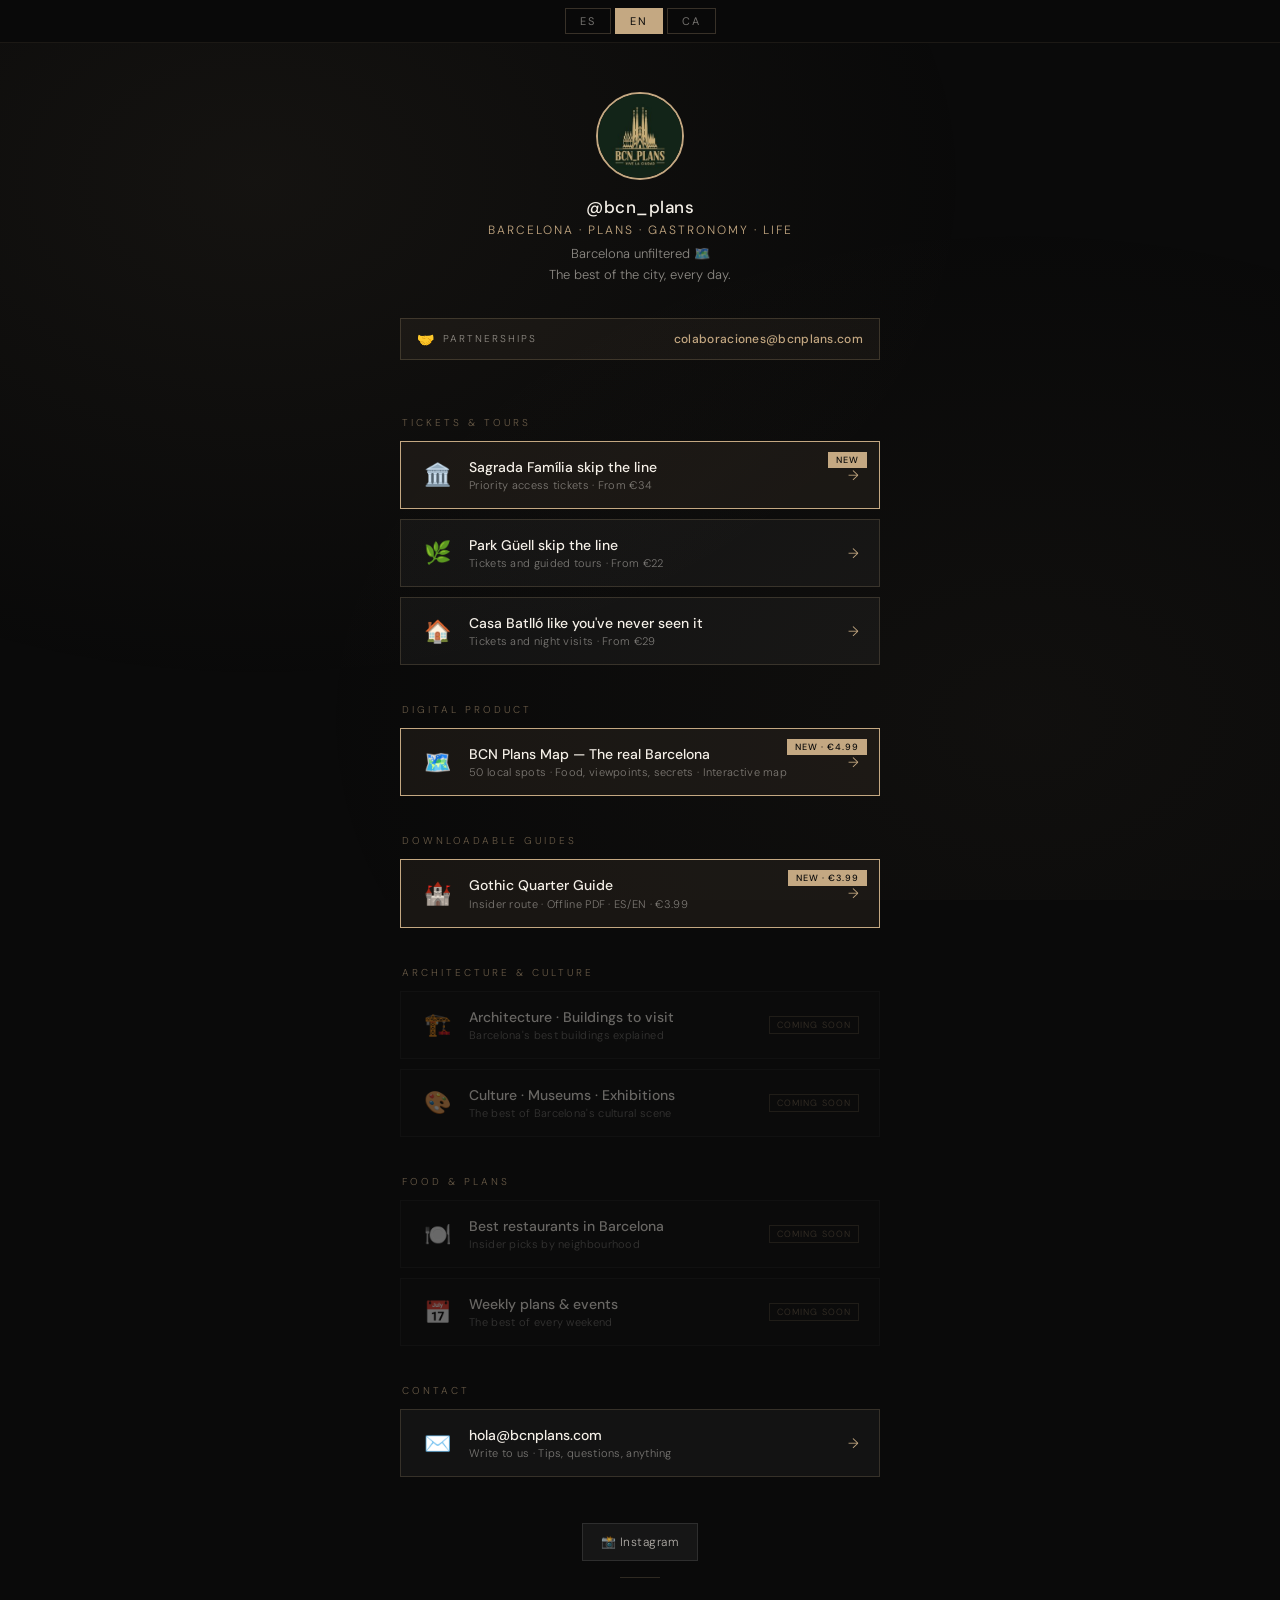
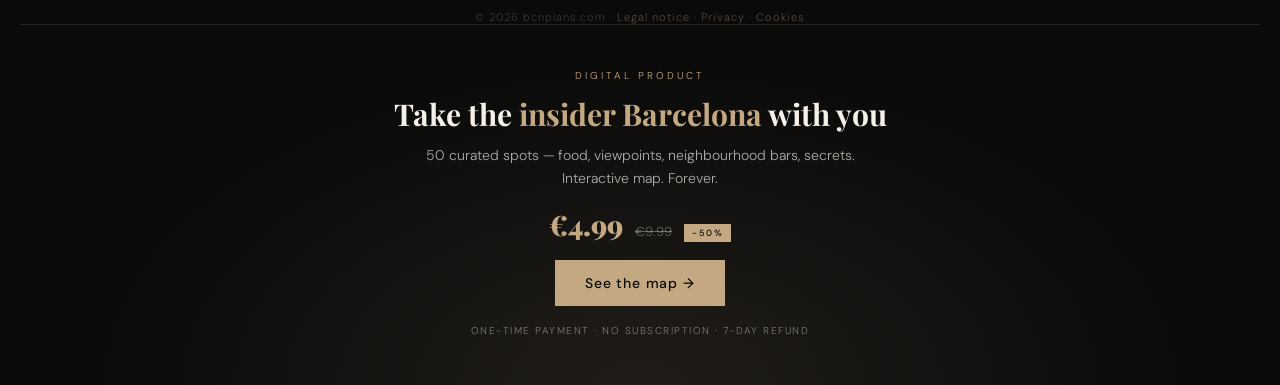
==== index.html @ 7db8cab7 "update: añadir guia gotico" ====
<!DOCTYPE html>
<html lang="es">
<head>
<meta charset="UTF-8">
<link rel="icon" type="image/svg+xml" href="favicon.svg">
<link rel="icon" type="image/x-icon" href="favicon.ico">
<meta name="viewport" content="width=device-width, initial-scale=1.0">
<title>BCN Plans — Barcelona sin filtros</title>
<meta name="description" content="Barcelona sin filtros. Planes, restaurantes, cultura y arquitectura. Todo lo mejor de la ciudad cada día.">
<link rel="preconnect" href="https://fonts.googleapis.com">
<link href="https://fonts.googleapis.com/css2?family=Playfair+Display:wght@400;700;900&family=DM+Sans:wght@300;400;500&display=swap" rel="stylesheet">
<style>
*{margin:0;padding:0;box-sizing:border-box}
html,body{height:100%;min-height:100vh}
body{background:#0a0a0a;color:#f5f0e8;font-family:'DM Sans',sans-serif;font-weight:300;min-height:100vh;display:flex;flex-direction:column;align-items:center;padding:48px 20px 60px;position:relative;overflow-x:hidden}
body::before{content:'';position:fixed;inset:0;background:radial-gradient(ellipse at 20% 20%,rgba(196,168,130,0.06) 0%,transparent 50%),radial-gradient(ellipse at 80% 80%,rgba(196,168,130,0.04) 0%,transparent 50%);pointer-events:none}
.lang-bar{position:fixed;top:0;left:0;right:0;background:rgba(10,10,10,0.95);backdrop-filter:blur(8px);display:flex;justify-content:center;gap:4px;padding:8px 16px;z-index:100;border-bottom:1px solid rgba(196,168,130,0.1)}
.lang-btn{background:transparent;border:1px solid rgba(196,168,130,0.25);color:rgba(245,240,232,0.45);font-family:'DM Sans',sans-serif;font-size:11px;letter-spacing:2px;padding:5px 14px;cursor:pointer;text-transform:uppercase;transition:all 0.2s}
.lang-btn:hover,.lang-btn.active{background:#c4a882;border-color:#c4a882;color:#0a0a0a}
[data-lang]{display:none !important}
[data-lang].visible{display:flex !important;flex-direction:column;align-items:center;width:100%;max-width:480px}
.avatar{width:88px;height:88px;border-radius:50%;border:2px solid #c4a882;overflow:hidden;margin-bottom:16px;margin-top:44px;flex-shrink:0;display:block}.avatar img{width:100%;height:100%;object-fit:cover}
.handle{font-size:17px;font-weight:500;letter-spacing:0.5px;margin-bottom:4px;color:#f5f0e8}
.tagline{font-size:12px;letter-spacing:2px;text-transform:uppercase;color:#c4a882;margin-bottom:6px;text-align:center}
.bio{font-size:13px;color:rgba(245,240,232,0.55);text-align:center;margin-bottom:32px;line-height:1.6;max-width:320px}
.section-label{width:100%;font-size:10px;letter-spacing:3px;text-transform:uppercase;color:rgba(196,168,130,0.5);margin-bottom:12px;margin-top:28px;padding-left:2px}
.link-card{width:100%;display:flex;align-items:center;gap:16px;background:rgba(255,255,255,0.04);border:1px solid rgba(196,168,130,0.2);padding:16px 20px;text-decoration:none;color:#f5f0e8;margin-bottom:10px;transition:all 0.2s;position:relative;overflow:hidden}
.link-card::before{content:'';position:absolute;inset:0;background:linear-gradient(90deg,rgba(196,168,130,0.06) 0%,transparent 100%);opacity:0;transition:opacity 0.2s}
.link-card:hover{border-color:rgba(196,168,130,0.5);background:rgba(255,255,255,0.07);transform:translateY(-1px)}
.link-card:hover::before{opacity:1}
.link-card.destacado{border-color:#c4a882;background:rgba(196,168,130,0.08)}
.link-icon{font-size:22px;flex-shrink:0;width:32px;text-align:center}
.link-content{flex:1}
.link-title{font-size:14px;font-weight:500;margin-bottom:2px;line-height:1.3}
.link-sub{font-size:11px;color:rgba(245,240,232,0.45);letter-spacing:0.3px}
.link-arrow{font-size:14px;color:#c4a882;flex-shrink:0;transition:transform 0.2s}
.link-card:hover .link-arrow{transform:translateX(3px)}
.badge-new{position:absolute;top:10px;right:12px;background:#c4a882;color:#0a0a0a;font-size:9px;font-weight:500;padding:2px 8px;letter-spacing:1px;text-transform:uppercase}
.link-card.soon{opacity:0.4;cursor:default;pointer-events:none;border-color:rgba(255,255,255,0.06);background:rgba(255,255,255,0.02)}
.link-card.soon .link-arrow{display:none}
.badge-soon{font-size:9px;letter-spacing:1px;text-transform:uppercase;color:rgba(196,168,130,0.6);border:1px solid rgba(196,168,130,0.3);padding:2px 7px;flex-shrink:0;white-space:nowrap}
.social-row{display:flex;gap:12px;margin-top:36px;margin-bottom:8px}
.social-btn{display:flex;align-items:center;gap:8px;background:rgba(255,255,255,0.05);border:1px solid rgba(255,255,255,0.1);color:rgba(245,240,232,0.7);text-decoration:none;font-size:12px;letter-spacing:0.5px;padding:10px 18px;transition:all 0.2s}
.social-btn:hover{background:rgba(255,255,255,0.09);color:#f5f0e8;border-color:rgba(196,168,130,0.3)}
.divider{width:40px;height:1px;background:rgba(196,168,130,0.2);margin:8px auto 0}
.footer-text{margin-top:32px;font-size:11px;color:rgba(245,240,232,0.2);letter-spacing:1px;text-align:center}
.footer-text a{color:rgba(196,168,130,0.4);text-decoration:none}

.collab-strip{width:100%;display:flex;align-items:center;justify-content:space-between;gap:10px;background:rgba(196,168,130,0.06);border:1px solid rgba(196,168,130,0.22);padding:11px 16px;text-decoration:none;color:#f5f0e8;margin:0 0 28px;transition:all 0.2s}
.collab-strip:hover{background:rgba(196,168,130,0.12);border-color:rgba(196,168,130,0.5);transform:translateY(-1px)}
.collab-strip .cs-left{display:flex;align-items:center;gap:9px;min-width:0}
.collab-strip .cs-icon{font-size:14px;flex-shrink:0}
.collab-strip .cs-label{font-size:10px;letter-spacing:2px;text-transform:uppercase;color:rgba(245,240,232,0.55);white-space:nowrap}
.collab-strip .cs-email{font-size:12px;letter-spacing:0.3px;color:#c4a882;font-weight:500;overflow:hidden;text-overflow:ellipsis;white-space:nowrap;min-width:0}
@media (max-width:380px){
  .collab-strip{flex-direction:column;align-items:flex-start;gap:4px}
  .collab-strip .cs-email{font-size:11px}
}
@keyframes fadeUp{from{opacity:0;transform:translateY(12px)}to{opacity:1;transform:translateY(0)}}
.avatar{animation:fadeUp 0.4s ease both}
.handle{animation:fadeUp 0.4s 0.05s ease both}
.tagline{animation:fadeUp 0.4s 0.1s ease both}
.bio{animation:fadeUp 0.4s 0.15s ease both}
</style>
</head>
<body>

<div class="lang-bar">
  <button class="lang-btn active" onclick="setLang('es')">ES</button>
  <button class="lang-btn" onclick="setLang('en')">EN</button>
  <button class="lang-btn" onclick="setLang('ca')">CA</button>
</div>

<!-- ══ CASTELLANO ══ -->
<div data-lang="es" class="visible">
  <a href="index.html" class="avatar"><img src="[data-uri]" alt="BCN Plans"></a>
  <p class="handle">@bcn_plans</p>
  <p class="tagline">Barcelona · Plans · Gastronomia · Vida</p>
  <p class="bio">Barcelona sin filtros 🗺️<br>Todo lo mejor de la ciudad, cada día.</p>
  <a href="mailto:colaboraciones@bcnplans.com" class="collab-strip">
    <span class="cs-left"><span class="cs-icon">🤝</span><span class="cs-label">Colaboraciones</span></span>
    <span class="cs-email">colaboraciones@bcnplans.com</span>
  </a>

  <p class="section-label">Entradas & Tours</p>
  <a href="sagrada-familia/index.html" class="link-card destacado">
    <span class="badge-new">Nuevo</span>
    <span class="link-icon">🏛️</span>
    <div class="link-content">
      <p class="link-title">Sagrada Família sin colas</p>
      <p class="link-sub">Entradas con acceso prioritario · Desde 34€</p>
    </div>
    <span class="link-arrow">→</span>
  </a>
  <a href="park-guell/index.html" class="link-card">
    <span class="link-icon">🌿</span>
    <div class="link-content">
      <p class="link-title">Park Güell sin colas</p>
      <p class="link-sub">Entradas y tours guiados · Desde 22€</p>
    </div>
    <span class="link-arrow">→</span>
  </a>
  <a href="casa-batllo/index.html" class="link-card">
    <span class="link-icon">🏠</span>
    <div class="link-content">
      <p class="link-title">Casa Batlló como nunca la has visto</p>
      <p class="link-sub">Entradas y visitas nocturnas · Desde 29€</p>
    </div>
    <span class="link-arrow">→</span>
  </a>

  <p class="section-label">Producto Digital</p>
  <a href="https://bcnplanner.gumroad.com/l/bcn-plans-map" target="_blank" rel="noopener" class="link-card destacado">
    <span class="badge-new">Nuevo · 4,99€</span>
    <span class="link-icon">🗺️</span>
    <div class="link-content">
      <p class="link-title">BCN Plans Map — La Barcelona real</p>
      <p class="link-sub">50 spots locales · Gastro, miradores, secretos · Mapa interactivo</p>
    </div>
    <span class="link-arrow">→</span>
  </a>

  <p class="section-label">Guías Descargables</p>
  <a href="https://bcnplanner.gumroad.com/l/guia-barrio-gotico" target="_blank" rel="noopener" class="link-card destacado">
    <span class="badge-new">Nuevo · 3,99€</span>
    <span class="link-icon">🏰</span>
    <div class="link-content">
      <p class="link-title">Guía del Barrio Gótico</p>
      <p class="link-sub">Ruta insider · PDF offline · ES/EN · 3,99€</p>
    </div>
    <span class="link-arrow">→</span>
  </a>

  <p class="section-label">Arquitectura & Cultura</p>
  <div class="link-card soon">
    <span class="link-icon">🏗️</span>
    <div class="link-content">
      <p class="link-title">Arquitectura · Edificios que visitar</p>
      <p class="link-sub">Los mejores edificios de Barcelona explicados</p>
    </div>
    <span class="badge-soon">Próximamente</span>
  </div>
  <div class="link-card soon">
    <span class="link-icon">🎨</span>
    <div class="link-content">
      <p class="link-title">Cultura · Museos · Exposiciones</p>
      <p class="link-sub">Lo mejor de la cultura barcelonesa</p>
    </div>
    <span class="badge-soon">Próximamente</span>
  </div>

  <p class="section-label">Gastronomía & Planes</p>
  <div class="link-card soon">
    <span class="link-icon">🍽️</span>
    <div class="link-content">
      <p class="link-title">Mejores restaurantes de Barcelona</p>
      <p class="link-sub">Selección insider por barrios</p>
    </div>
    <span class="badge-soon">Próximamente</span>
  </div>
  <div class="link-card soon">
    <span class="link-icon">📅</span>
    <div class="link-content">
      <p class="link-title">Agenda semanal de planes</p>
      <p class="link-sub">Lo mejor de cada fin de semana</p>
    </div>
    <span class="badge-soon">Próximamente</span>
  </div>

  <p class="section-label">Contacto</p>
  <a href="mailto:hola@bcnplans.com" class="link-card">
    <span class="link-icon">✉️</span>
    <div class="link-content">
      <p class="link-title">hola@bcnplans.com</p>
      <p class="link-sub">Escríbenos · Sugerencias, dudas, lo que sea</p>
    </div>
    <span class="link-arrow">→</span>
  </a>

  <div class="social-row">
    <a href="https://instagram.com/bcn_plans" target="_blank" class="social-btn">📸 Instagram</a>
  </div>
  <div class="divider"></div>
  <p class="footer-text">© 2026 bcnplans.com · <a href="#">Aviso legal</a> · <a href="#">Privacidad</a> · <a href="#">Cookies</a></p>
</div>

<!-- ══ ENGLISH ══ -->
<div data-lang="en">
  <a href="index.html" class="avatar"><img src="[data-uri]" alt="BCN Plans"></a>
  <p class="handle">@bcn_plans</p>
  <p class="tagline">Barcelona · Plans · Gastronomy · Life</p>
  <p class="bio">Barcelona unfiltered 🗺️<br>The best of the city, every day.</p>
  <a href="mailto:colaboraciones@bcnplans.com" class="collab-strip">
    <span class="cs-left"><span class="cs-icon">🤝</span><span class="cs-label">Partnerships</span></span>
    <span class="cs-email">colaboraciones@bcnplans.com</span>
  </a>

  <p class="section-label">Tickets & Tours</p>
  <a href="sagrada-familia/index.html" class="link-card destacado">
    <span class="badge-new">New</span>
    <span class="link-icon">🏛️</span>
    <div class="link-content">
      <p class="link-title">Sagrada Família skip the line</p>
      <p class="link-sub">Priority access tickets · From €34</p>
    </div>
    <span class="link-arrow">→</span>
  </a>
  <a href="park-guell/index.html" class="link-card">
    <span class="link-icon">🌿</span>
    <div class="link-content">
      <p class="link-title">Park Güell skip the line</p>
      <p class="link-sub">Tickets and guided tours · From €22</p>
    </div>
    <span class="link-arrow">→</span>
  </a>
  <a href="casa-batllo/index.html" class="link-card">
    <span class="link-icon">🏠</span>
    <div class="link-content">
      <p class="link-title">Casa Batlló like you've never seen it</p>
      <p class="link-sub">Tickets and night visits · From €29</p>
    </div>
    <span class="link-arrow">→</span>
  </a>

  <p class="section-label">Digital Product</p>
  <a href="https://bcnplanner.gumroad.com/l/bcn-plans-map" target="_blank" rel="noopener" class="link-card destacado">
    <span class="badge-new">New · €4.99</span>
    <span class="link-icon">🗺️</span>
    <div class="link-content">
      <p class="link-title">BCN Plans Map — The real Barcelona</p>
      <p class="link-sub">50 local spots · Food, viewpoints, secrets · Interactive map</p>
    </div>
    <span class="link-arrow">→</span>
  </a>

  <p class="section-label">Downloadable Guides</p>
  <a href="https://bcnplanner.gumroad.com/l/guia-barrio-gotico" target="_blank" rel="noopener" class="link-card destacado">
    <span class="badge-new">New · €3.99</span>
    <span class="link-icon">🏰</span>
    <div class="link-content">
      <p class="link-title">Gothic Quarter Guide</p>
      <p class="link-sub">Insider route · Offline PDF · ES/EN · €3.99</p>
    </div>
    <span class="link-arrow">→</span>
  </a>

  <p class="section-label">Architecture & Culture</p>
  <div class="link-card soon">
    <span class="link-icon">🏗️</span>
    <div class="link-content">
      <p class="link-title">Architecture · Buildings to visit</p>
      <p class="link-sub">Barcelona's best buildings explained</p>
    </div>
    <span class="badge-soon">Coming soon</span>
  </div>
  <div class="link-card soon">
    <span class="link-icon">🎨</span>
    <div class="link-content">
      <p class="link-title">Culture · Museums · Exhibitions</p>
      <p class="link-sub">The best of Barcelona's cultural scene</p>
    </div>
    <span class="badge-soon">Coming soon</span>
  </div>

  <p class="section-label">Food & Plans</p>
  <div class="link-card soon">
    <span class="link-icon">🍽️</span>
    <div class="link-content">
      <p class="link-title">Best restaurants in Barcelona</p>
      <p class="link-sub">Insider picks by neighbourhood</p>
    </div>
    <span class="badge-soon">Coming soon</span>
  </div>
  <div class="link-card soon">
    <span class="link-icon">📅</span>
    <div class="link-content">
      <p class="link-title">Weekly plans & events</p>
      <p class="link-sub">The best of every weekend</p>
    </div>
    <span class="badge-soon">Coming soon</span>
  </div>

  <p class="section-label">Contact</p>
  <a href="mailto:hola@bcnplans.com" class="link-card">
    <span class="link-icon">✉️</span>
    <div class="link-content">
      <p class="link-title">hola@bcnplans.com</p>
      <p class="link-sub">Write to us · Tips, questions, anything</p>
    </div>
    <span class="link-arrow">→</span>
  </a>

  <div class="social-row">
    <a href="https://instagram.com/bcn_plans" target="_blank" class="social-btn">📸 Instagram</a>
  </div>
  <div class="divider"></div>
  <p class="footer-text">© 2026 bcnplans.com · <a href="#">Legal notice</a> · <a href="#">Privacy</a> · <a href="#">Cookies</a></p>
</div>

<!-- ══ CATALÀ ══ -->
<div data-lang="ca">
  <a href="index.html" class="avatar"><img src="[data-uri]" alt="BCN Plans"></a>
  <p class="handle">@bcn_plans</p>
  <p class="tagline">Barcelona · Plans · Gastronomia · Vida</p>
  <p class="bio">Barcelona sense filtres 🗺️<br>Tot el millor de la ciutat, cada dia.</p>
  <a href="mailto:colaboraciones@bcnplans.com" class="collab-strip">
    <span class="cs-left"><span class="cs-icon">🤝</span><span class="cs-label">Col·laboracions</span></span>
    <span class="cs-email">colaboraciones@bcnplans.com</span>
  </a>

  <p class="section-label">Entrades & Tours</p>
  <a href="sagrada-familia/index.html" class="link-card destacado">
    <span class="badge-new">Nou</span>
    <span class="link-icon">🏛️</span>
    <div class="link-content">
      <p class="link-title">Sagrada Família sense cues</p>
      <p class="link-sub">Entrades amb accés prioritari · Des de 34€</p>
    </div>
    <span class="link-arrow">→</span>
  </a>
  <a href="park-guell/index.html" class="link-card">
    <span class="link-icon">🌿</span>
    <div class="link-content">
      <p class="link-title">Park Güell sense cues</p>
      <p class="link-sub">Entrades i tours guiats · Des de 22€</p>
    </div>
    <span class="link-arrow">→</span>
  </a>
  <a href="casa-batllo/index.html" class="link-card">
    <span class="link-icon">🏠</span>
    <div class="link-content">
      <p class="link-title">Casa Batlló com mai no l'has vista</p>
      <p class="link-sub">Entrades i visites nocturnes · Des de 29€</p>
    </div>
    <span class="link-arrow">→</span>
  </a>

  <p class="section-label">Producte Digital</p>
  <a href="https://bcnplanner.gumroad.com/l/bcn-plans-map" target="_blank" rel="noopener" class="link-card destacado">
    <span class="badge-new">Nou · 4,99€</span>
    <span class="link-icon">🗺️</span>
    <div class="link-content">
      <p class="link-title">BCN Plans Map — La Barcelona real</p>
      <p class="link-sub">50 spots locals · Gastro, miradors, secrets · Mapa interactiu</p>
    </div>
    <span class="link-arrow">→</span>
  </a>

  <p class="section-label">Guies Descarregables</p>
  <a href="https://bcnplanner.gumroad.com/l/guia-barrio-gotico" target="_blank" rel="noopener" class="link-card destacado">
    <span class="badge-new">Nou · 3,99€</span>
    <span class="link-icon">🏰</span>
    <div class="link-content">
      <p class="link-title">Guia del Barri Gòtic</p>
      <p class="link-sub">Ruta insider · PDF offline · ES/EN · 3,99€</p>
    </div>
    <span class="link-arrow">→</span>
  </a>

  <p class="section-label">Arquitectura & Cultura</p>
  <div class="link-card soon">
    <span class="link-icon">🏗️</span>
    <div class="link-content">
      <p class="link-title">Arquitectura · Edificis a visitar</p>
      <p class="link-sub">Els millors edificis de Barcelona explicats</p>
    </div>
    <span class="badge-soon">Pròximament</span>
  </div>
  <div class="link-card soon">
    <span class="link-icon">🎨</span>
    <div class="link-content">
      <p class="link-title">Cultura · Museus · Exposicions</p>
      <p class="link-sub">El millor de la cultura barcelonina</p>
    </div>
    <span class="badge-soon">Pròximament</span>
  </div>

  <p class="section-label">Gastronomia & Plans</p>
  <div class="link-card soon">
    <span class="link-icon">🍽️</span>
    <div class="link-content">
      <p class="link-title">Millors restaurants de Barcelona</p>
      <p class="link-sub">Selecció insider per barris</p>
    </div>
    <span class="badge-soon">Pròximament</span>
  </div>
  <div class="link-card soon">
    <span class="link-icon">📅</span>
    <div class="link-content">
      <p class="link-title">Agenda setmanal de plans</p>
      <p class="link-sub">El millor de cada cap de setmana</p>
    </div>
    <span class="badge-soon">Pròximament</span>
  </div>

  <p class="section-label">Contacte</p>
  <a href="mailto:hola@bcnplans.com" class="link-card">
    <span class="link-icon">✉️</span>
    <div class="link-content">
      <p class="link-title">hola@bcnplans.com</p>
      <p class="link-sub">Escriu-nos · Suggeriments, dubtes, el que sigui</p>
    </div>
    <span class="link-arrow">→</span>
  </a>

  <div class="social-row">
    <a href="https://instagram.com/bcn_plans" target="_blank" class="social-btn">📸 Instagram</a>
  </div>
  <div class="divider"></div>
  <p class="footer-text">© 2026 bcnplans.com · <a href="#">Avís legal</a> · <a href="#">Privacitat</a> · <a href="#">Cookies</a></p>
</div>

<script>
function _bcnPropagateLang(lang){
  document.querySelectorAll('a[href]').forEach(function(a){
    var h=a.getAttribute('href');
    if(!h) return;
    if(h.startsWith('http')||h.startsWith('mailto:')||h.startsWith('tel:')||h.startsWith('#')||h.startsWith('javascript:')) return;
    var hashIdx=h.indexOf('#');
    var hash=hashIdx>=0?h.slice(hashIdx):'';
    var base=hashIdx>=0?h.slice(0,hashIdx):h;
    var qIdx=base.indexOf('?');
    var path=qIdx>=0?base.slice(0,qIdx):base;
    var query=qIdx>=0?base.slice(qIdx+1):'';
    var parts=query?query.split('&').filter(function(p){return !p.startsWith('lang=');}):[];
    parts.push('lang='+lang);
    a.setAttribute('href',path+'?'+parts.join('&')+hash);
  });
}
function setLang(lang){
  document.querySelectorAll('[data-lang]').forEach(function(el){el.classList.remove('visible');});
  document.querySelectorAll('.lang-btn').forEach(function(btn){btn.classList.remove('active');});
  document.querySelectorAll('[data-lang="'+lang+'"]').forEach(function(t){t.classList.add('visible');});
  var btn=document.querySelector('.lang-btn[onclick="setLang(\''+lang+'\')"]');
  if(btn)btn.classList.add('active');
  document.documentElement.lang=lang;
  if(document.body)document.body.style.visibility='visible';
  window.scrollTo(0,0);
  try{localStorage.setItem('bcnplans_lang',lang);}catch(e){}
  try{
    var u=new URL(window.location.href);
    u.searchParams.set('lang',lang);
    window.history.replaceState({},'',u.toString());
  }catch(e){}
  _bcnPropagateLang(lang);
}
(function(){
  function init(){
    var lang=null;
    try{
      var u=new URL(window.location.href);
      var q=u.searchParams.get('lang');
      if(q&&['es','en','ca'].indexOf(q)>-1)lang=q;
    }catch(e){}
    if(!lang){try{var s=localStorage.getItem('bcnplans_lang');if(s&&['es','en','ca'].indexOf(s)>-1)lang=s;}catch(e){}}
    if(!lang){var bl=(navigator.language||'es').slice(0,2).toLowerCase();lang=bl==='ca'?'ca':(bl==='en'?'en':'es');}
    setLang(lang);
  }
  if(document.readyState==='loading')document.addEventListener('DOMContentLoaded',init);
  else init();
})();
</script>
<script src="_map-cta.js" defer></script>
</body>
</html>
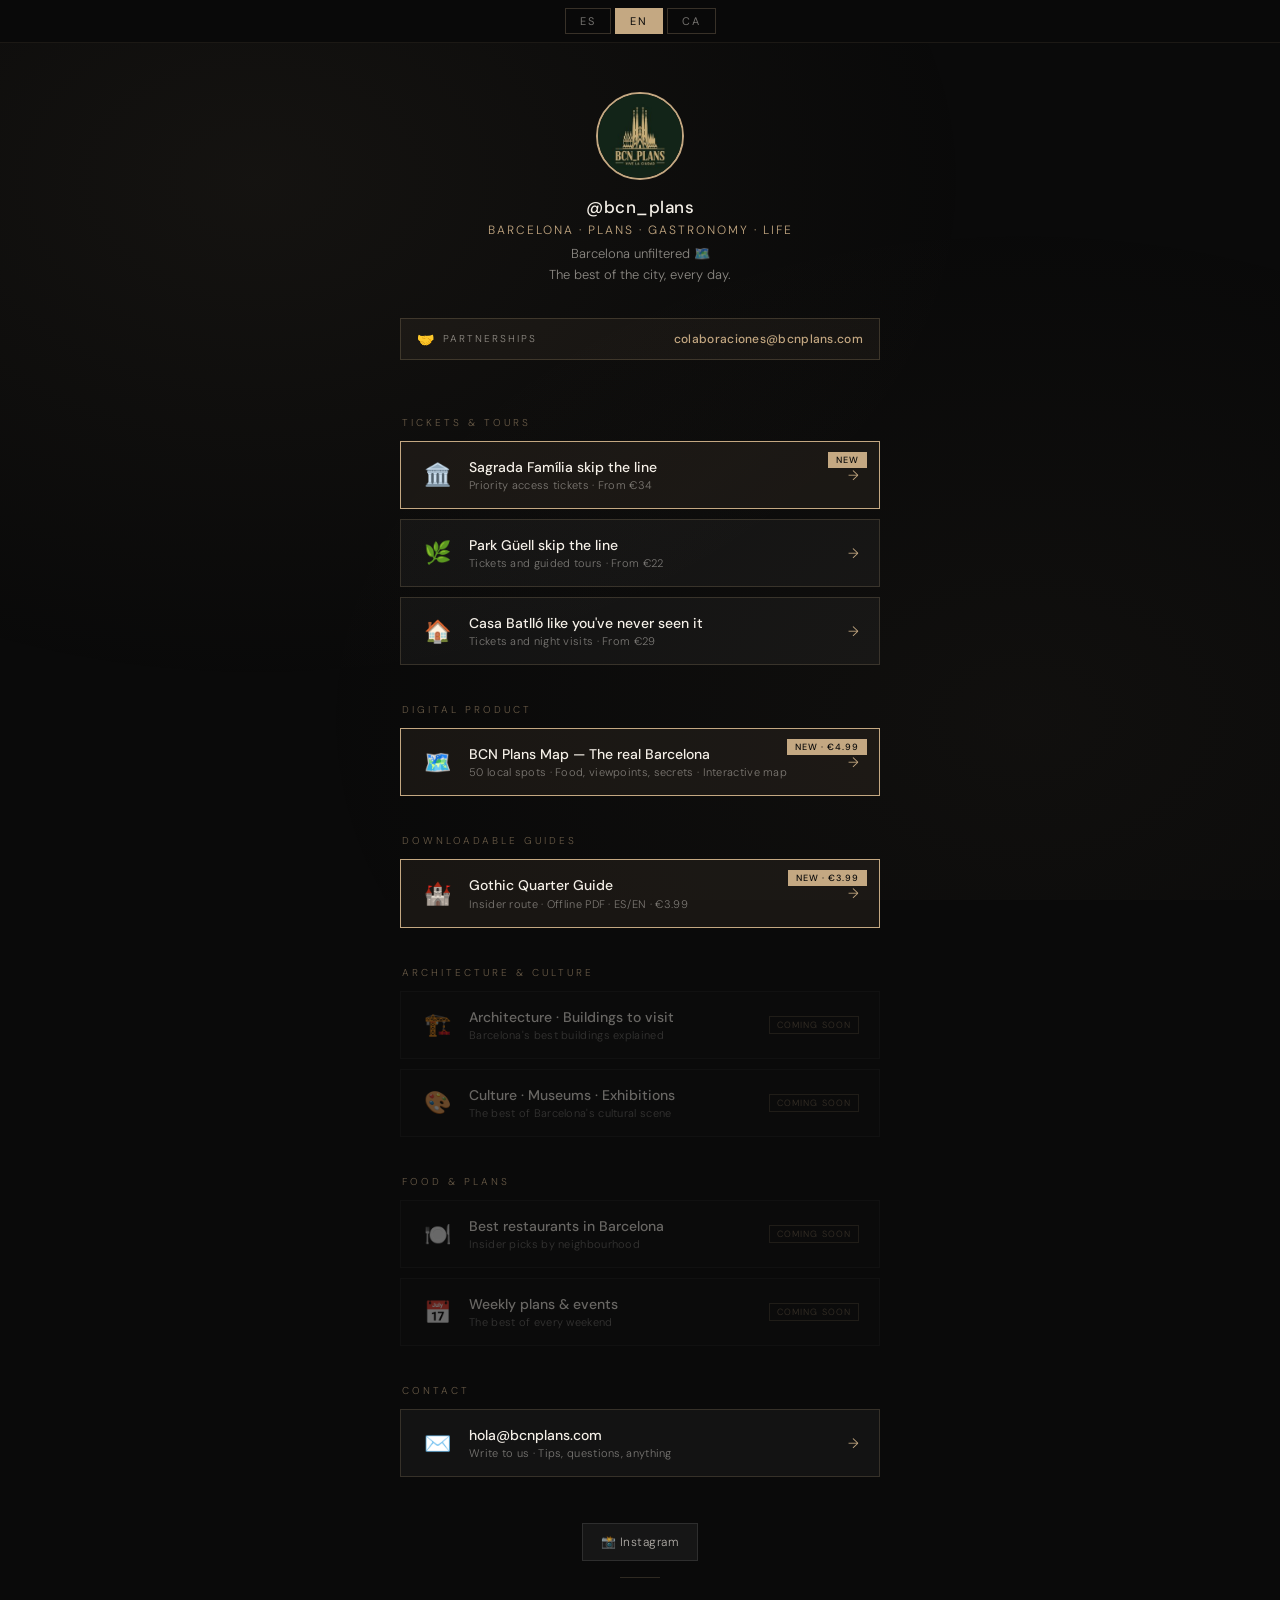
==== commit 67979cd0: "update: añadir guia gotico" ====
--- a/index.html
+++ b/index.html
@@ -460,6 +460,5 @@
   else init();
 })();
 </script>
-<script src="_map-cta.js" defer></script>
 </body>
 </html>
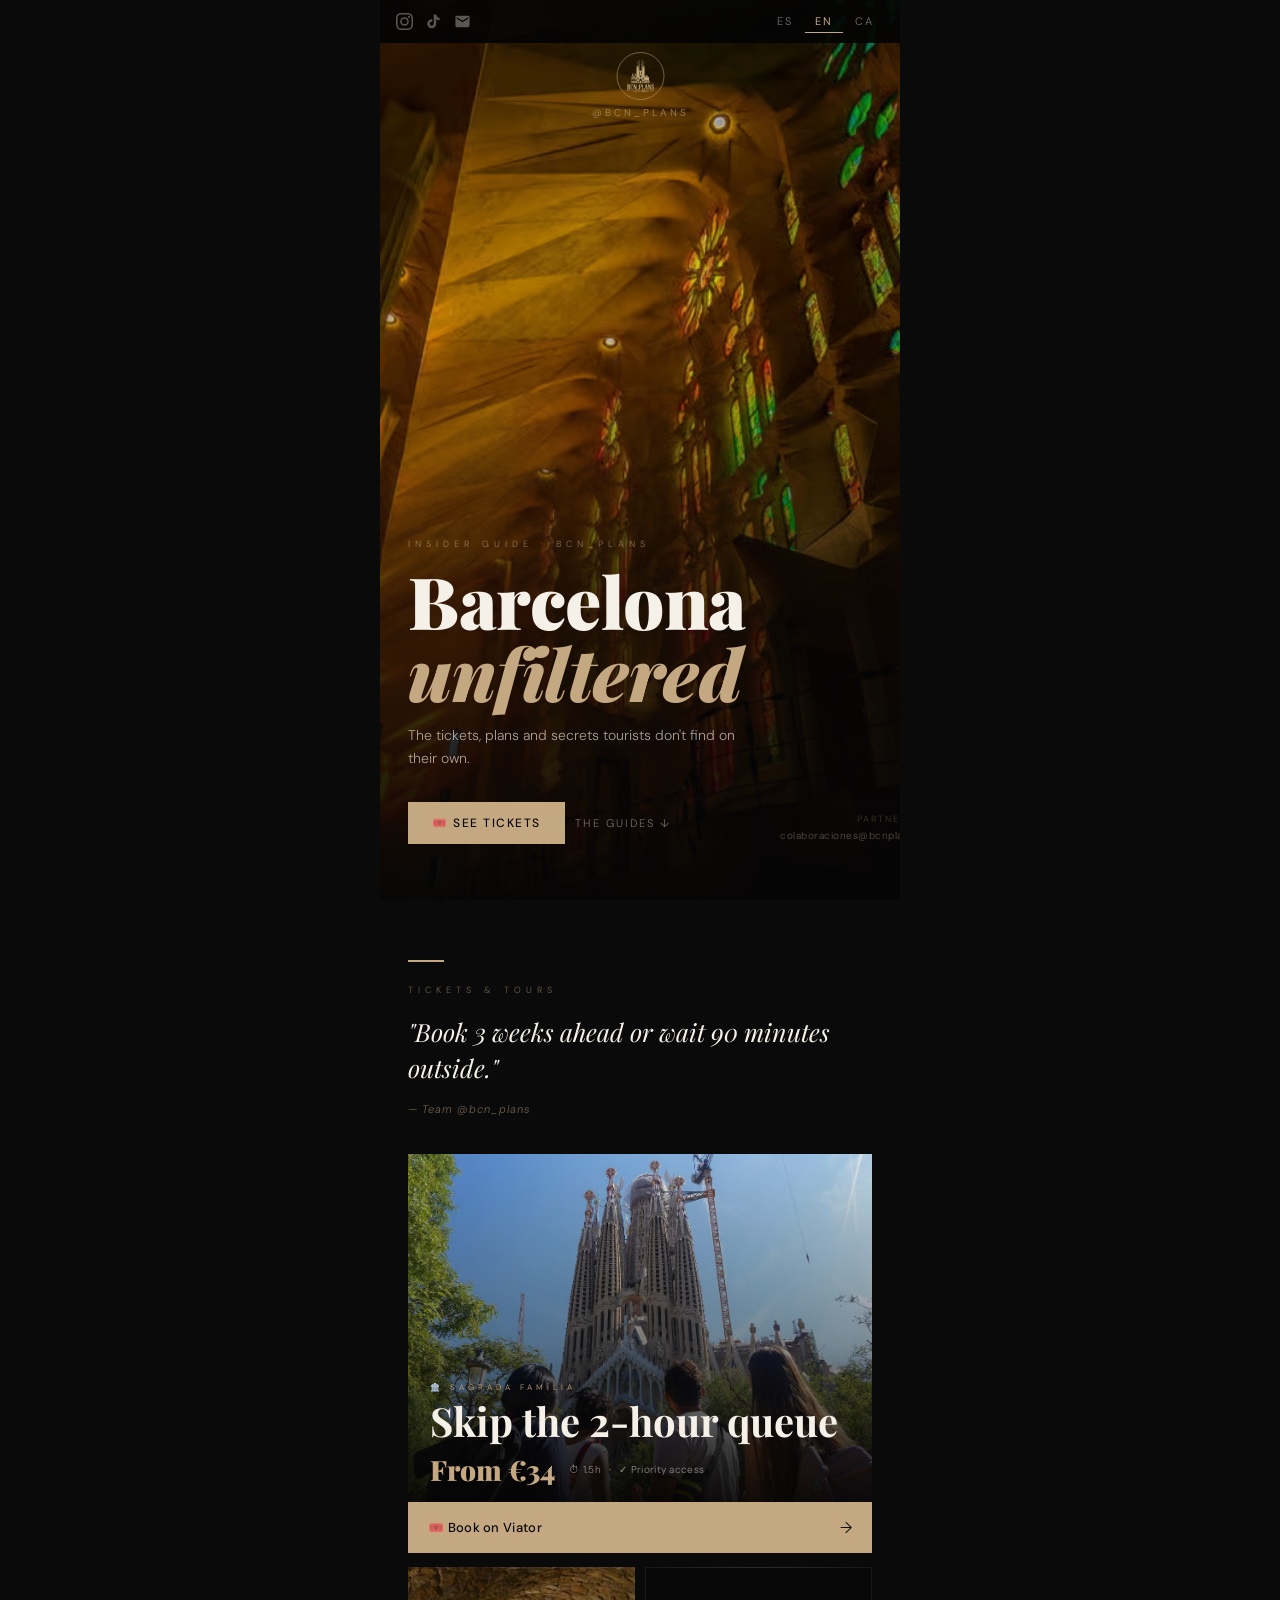
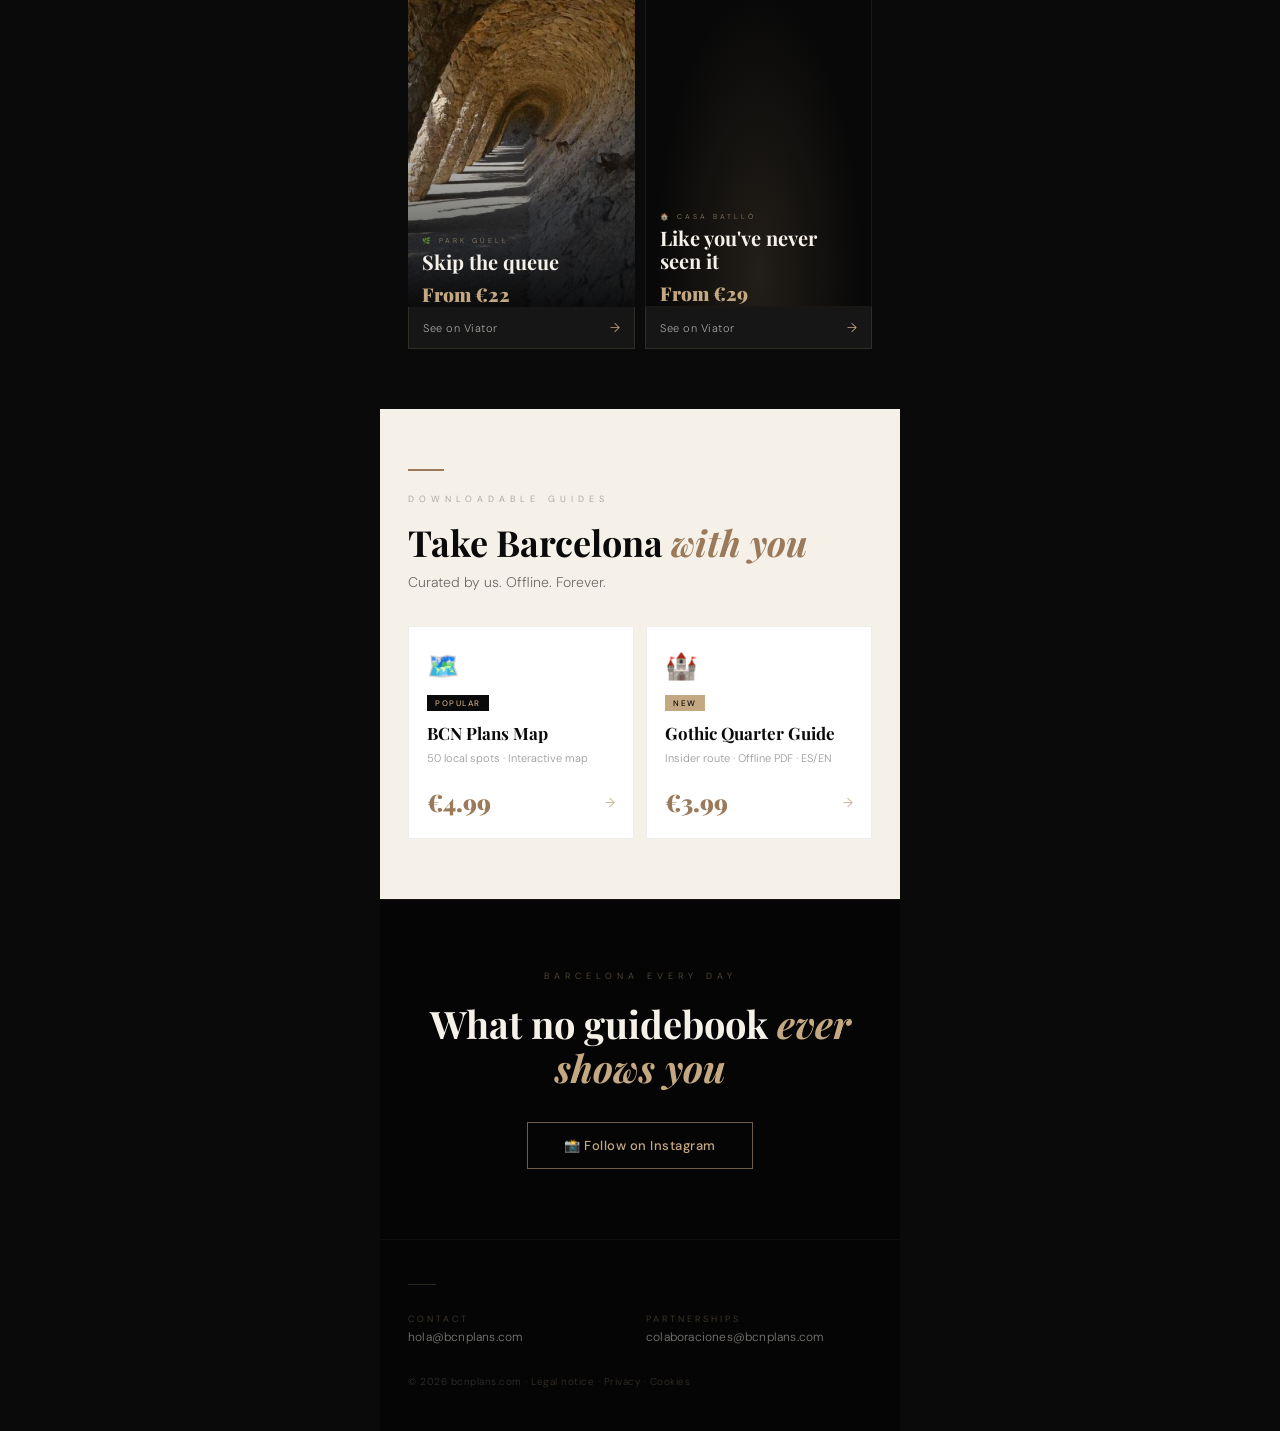
==== commit cef644c6: "descripción del cambio" ====
--- a/index.html
+++ b/index.html
@@ -3,460 +3,546 @@
 <head>
 <meta charset="UTF-8">
 <link rel="icon" type="image/svg+xml" href="favicon.svg">
-<link rel="icon" type="image/x-icon" href="favicon.ico">
 <meta name="viewport" content="width=device-width, initial-scale=1.0">
 <title>BCN Plans — Barcelona sin filtros</title>
-<meta name="description" content="Barcelona sin filtros. Planes, restaurantes, cultura y arquitectura. Todo lo mejor de la ciudad cada día.">
+<meta name="description" content="Barcelona sin filtros. Entradas sin colas, guías insider y los mejores planes de la ciudad.">
 <link rel="preconnect" href="https://fonts.googleapis.com">
-<link href="https://fonts.googleapis.com/css2?family=Playfair+Display:wght@400;700;900&family=DM+Sans:wght@300;400;500&display=swap" rel="stylesheet">
+<link href="https://fonts.googleapis.com/css2?family=Playfair+Display:ital,wght@0,700;0,900;1,400;1,700&family=DM+Sans:wght@300;400;500&display=swap" rel="stylesheet">
 <style>
+/* ── Reset ── */
 *{margin:0;padding:0;box-sizing:border-box}
-html,body{height:100%;min-height:100vh}
-body{background:#0a0a0a;color:#f5f0e8;font-family:'DM Sans',sans-serif;font-weight:300;min-height:100vh;display:flex;flex-direction:column;align-items:center;padding:48px 20px 60px;position:relative;overflow-x:hidden}
-body::before{content:'';position:fixed;inset:0;background:radial-gradient(ellipse at 20% 20%,rgba(196,168,130,0.06) 0%,transparent 50%),radial-gradient(ellipse at 80% 80%,rgba(196,168,130,0.04) 0%,transparent 50%);pointer-events:none}
-.lang-bar{position:fixed;top:0;left:0;right:0;background:rgba(10,10,10,0.95);backdrop-filter:blur(8px);display:flex;justify-content:center;gap:4px;padding:8px 16px;z-index:100;border-bottom:1px solid rgba(196,168,130,0.1)}
-.lang-btn{background:transparent;border:1px solid rgba(196,168,130,0.25);color:rgba(245,240,232,0.45);font-family:'DM Sans',sans-serif;font-size:11px;letter-spacing:2px;padding:5px 14px;cursor:pointer;text-transform:uppercase;transition:all 0.2s}
-.lang-btn:hover,.lang-btn.active{background:#c4a882;border-color:#c4a882;color:#0a0a0a}
-[data-lang]{display:none !important}
-[data-lang].visible{display:flex !important;flex-direction:column;align-items:center;width:100%;max-width:480px}
-.avatar{width:88px;height:88px;border-radius:50%;border:2px solid #c4a882;overflow:hidden;margin-bottom:16px;margin-top:44px;flex-shrink:0;display:block}.avatar img{width:100%;height:100%;object-fit:cover}
-.handle{font-size:17px;font-weight:500;letter-spacing:0.5px;margin-bottom:4px;color:#f5f0e8}
-.tagline{font-size:12px;letter-spacing:2px;text-transform:uppercase;color:#c4a882;margin-bottom:6px;text-align:center}
-.bio{font-size:13px;color:rgba(245,240,232,0.55);text-align:center;margin-bottom:32px;line-height:1.6;max-width:320px}
-.section-label{width:100%;font-size:10px;letter-spacing:3px;text-transform:uppercase;color:rgba(196,168,130,0.5);margin-bottom:12px;margin-top:28px;padding-left:2px}
-.link-card{width:100%;display:flex;align-items:center;gap:16px;background:rgba(255,255,255,0.04);border:1px solid rgba(196,168,130,0.2);padding:16px 20px;text-decoration:none;color:#f5f0e8;margin-bottom:10px;transition:all 0.2s;position:relative;overflow:hidden}
-.link-card::before{content:'';position:absolute;inset:0;background:linear-gradient(90deg,rgba(196,168,130,0.06) 0%,transparent 100%);opacity:0;transition:opacity 0.2s}
-.link-card:hover{border-color:rgba(196,168,130,0.5);background:rgba(255,255,255,0.07);transform:translateY(-1px)}
-.link-card:hover::before{opacity:1}
-.link-card.destacado{border-color:#c4a882;background:rgba(196,168,130,0.08)}
-.link-icon{font-size:22px;flex-shrink:0;width:32px;text-align:center}
-.link-content{flex:1}
-.link-title{font-size:14px;font-weight:500;margin-bottom:2px;line-height:1.3}
-.link-sub{font-size:11px;color:rgba(245,240,232,0.45);letter-spacing:0.3px}
-.link-arrow{font-size:14px;color:#c4a882;flex-shrink:0;transition:transform 0.2s}
-.link-card:hover .link-arrow{transform:translateX(3px)}
-.badge-new{position:absolute;top:10px;right:12px;background:#c4a882;color:#0a0a0a;font-size:9px;font-weight:500;padding:2px 8px;letter-spacing:1px;text-transform:uppercase}
-.link-card.soon{opacity:0.4;cursor:default;pointer-events:none;border-color:rgba(255,255,255,0.06);background:rgba(255,255,255,0.02)}
-.link-card.soon .link-arrow{display:none}
-.badge-soon{font-size:9px;letter-spacing:1px;text-transform:uppercase;color:rgba(196,168,130,0.6);border:1px solid rgba(196,168,130,0.3);padding:2px 7px;flex-shrink:0;white-space:nowrap}
-.social-row{display:flex;gap:12px;margin-top:36px;margin-bottom:8px}
-.social-btn{display:flex;align-items:center;gap:8px;background:rgba(255,255,255,0.05);border:1px solid rgba(255,255,255,0.1);color:rgba(245,240,232,0.7);text-decoration:none;font-size:12px;letter-spacing:0.5px;padding:10px 18px;transition:all 0.2s}
-.social-btn:hover{background:rgba(255,255,255,0.09);color:#f5f0e8;border-color:rgba(196,168,130,0.3)}
-.divider{width:40px;height:1px;background:rgba(196,168,130,0.2);margin:8px auto 0}
-.footer-text{margin-top:32px;font-size:11px;color:rgba(245,240,232,0.2);letter-spacing:1px;text-align:center}
-.footer-text a{color:rgba(196,168,130,0.4);text-decoration:none}
-
-.collab-strip{width:100%;display:flex;align-items:center;justify-content:space-between;gap:10px;background:rgba(196,168,130,0.06);border:1px solid rgba(196,168,130,0.22);padding:11px 16px;text-decoration:none;color:#f5f0e8;margin:0 0 28px;transition:all 0.2s}
-.collab-strip:hover{background:rgba(196,168,130,0.12);border-color:rgba(196,168,130,0.5);transform:translateY(-1px)}
-.collab-strip .cs-left{display:flex;align-items:center;gap:9px;min-width:0}
-.collab-strip .cs-icon{font-size:14px;flex-shrink:0}
-.collab-strip .cs-label{font-size:10px;letter-spacing:2px;text-transform:uppercase;color:rgba(245,240,232,0.55);white-space:nowrap}
-.collab-strip .cs-email{font-size:12px;letter-spacing:0.3px;color:#c4a882;font-weight:500;overflow:hidden;text-overflow:ellipsis;white-space:nowrap;min-width:0}
-@media (max-width:380px){
-  .collab-strip{flex-direction:column;align-items:flex-start;gap:4px}
-  .collab-strip .cs-email{font-size:11px}
+html{scroll-behavior:smooth}
+body{background:#0a0a0a;color:#f5f0e8;font-family:'DM Sans',sans-serif;font-weight:300;overflow-x:hidden}
+
+/* ── Lang bar ── */
+.lang-bar{position:fixed;top:0;left:0;right:0;z-index:200;display:flex;align-items:center;justify-content:space-between;padding:10px 16px;background:linear-gradient(to bottom,rgba(5,5,5,0.9) 0%,transparent 100%)}
+.lang-bar-social{display:flex;align-items:center;gap:12px}
+.social-icon{display:flex;align-items:center;color:rgba(245,240,232,0.35);text-decoration:none;transition:color 0.2s,filter 0.2s}
+.social-icon:hover{color:#c4a882;filter:drop-shadow(0 0 6px rgba(196,168,130,0.5))}
+.social-icon svg{width:17px;height:17px;fill:currentColor}
+.lang-bar-langs{display:flex;gap:2px}
+.lang-btn{background:transparent;border:none;color:rgba(245,240,232,0.4);font-family:'DM Sans',sans-serif;font-size:11px;letter-spacing:2px;padding:4px 10px;cursor:pointer;text-transform:uppercase;transition:color 0.2s;border-bottom:1px solid transparent}
+.lang-btn:hover{color:rgba(245,240,232,0.75)}
+.lang-btn.active{color:#c4a882;border-bottom-color:#c4a882}
+
+/* ── Hero ── */
+.hero{position:relative;width:100%;min-height:100svh;min-height:100vh;display:flex;flex-direction:column;justify-content:flex-end;overflow:hidden}
+.hero-img{position:absolute;inset:0;background-image:url(imagery/sagrada-interior.avif);background-size:cover;background-position:center 40%;will-change:transform}
+.hero-overlay{position:absolute;inset:0;background:linear-gradient(to bottom,rgba(5,5,5,0.25) 0%,rgba(5,5,5,0.15) 35%,rgba(5,5,5,0.75) 70%,rgba(5,5,5,0.97) 100%)}
+.hero-brand{position:absolute;top:52px;left:50%;transform:translateX(-50%);display:flex;flex-direction:column;align-items:center;gap:6px;z-index:2}
+.hero-brand-logo{width:48px;height:48px;border-radius:50%;border:1.5px solid rgba(196,168,130,0.5);overflow:hidden}
+.hero-brand-logo img{width:100%;height:100%;object-fit:cover}
+.hero-brand-handle{font-size:10px;letter-spacing:3px;text-transform:uppercase;color:rgba(196,168,130,0.7)}
+.hero-content{position:relative;z-index:2;padding:0 28px 56px}
+.hero-eyebrow{font-size:9px;letter-spacing:5px;text-transform:uppercase;color:rgba(196,168,130,0.65);margin-bottom:14px;display:block}
+.hero-h1{font-family:'Playfair Display',serif;font-weight:900;font-size:clamp(44px,11vw,72px);line-height:1.0;color:#f5f0e8;margin-bottom:16px;letter-spacing:-0.5px}
+.hero-h1 em{font-style:italic;color:#c4a882}
+.hero-sub{font-size:14px;line-height:1.65;color:rgba(245,240,232,0.65);max-width:340px;margin-bottom:32px;font-weight:300}
+.hero-ctas{display:flex;gap:10px;align-items:center;flex-wrap:wrap}
+.hero-btn{display:inline-block;background:#c4a882;color:#0a0a0a;font-family:'DM Sans',sans-serif;font-size:12px;font-weight:500;letter-spacing:1.5px;text-transform:uppercase;padding:13px 24px;text-decoration:none;transition:all 0.2s}
+.hero-btn:hover{background:#9a7a5a;color:#f5f0e8;transform:translateY(-1px)}
+.hero-scroll{font-size:11px;letter-spacing:2px;text-transform:uppercase;color:rgba(245,240,232,0.45);text-decoration:none;transition:color 0.2s}
+.hero-scroll:hover{color:#c4a882}
+.hero-collab{position:absolute;bottom:56px;right:28px;z-index:2;font-size:10px;color:rgba(196,168,130,0.45);text-decoration:none;letter-spacing:0.5px;transition:color 0.2s;text-align:right;line-height:1.6}
+.hero-collab:hover{color:#c4a882}
+.hero-collab span{display:block;font-size:9px;letter-spacing:2px;text-transform:uppercase;color:rgba(196,168,130,0.3);margin-bottom:2px}
+
+/* Adjust hero-content when collab visible */
+@media (min-width:420px){
+  .hero-content{padding-right:140px}
 }
-@keyframes fadeUp{from{opacity:0;transform:translateY(12px)}to{opacity:1;transform:translateY(0)}}
-.avatar{animation:fadeUp 0.4s ease both}
-.handle{animation:fadeUp 0.4s 0.05s ease both}
-.tagline{animation:fadeUp 0.4s 0.1s ease both}
-.bio{animation:fadeUp 0.4s 0.15s ease both}
+
+/* ── Section base ── */
+.section{width:100%;padding:60px 28px}
+.section-dark{background:#0a0a0a}
+.section-mid{background:#0d0d0d}
+.section-cream{background:#f5f0e8}
+
+/* ── Opener ── */
+.opener{margin-bottom:36px}
+.opener-eyebrow{display:block;font-size:9px;letter-spacing:5px;text-transform:uppercase;color:rgba(196,168,130,0.55);margin-bottom:18px}
+.opener-eyebrow-dark{color:rgba(10,10,10,0.35)}
+.opener-quote{font-family:'Playfair Display',serif;font-size:clamp(19px,5vw,25px);color:#f5f0e8;line-height:1.45;font-style:italic;font-weight:400;margin-bottom:10px}
+.opener-quote-dark{color:#0a0a0a}
+.opener-cite{font-size:11px;color:rgba(196,168,130,0.55);letter-spacing:1px}
+.opener-cite-dark{color:rgba(10,10,10,0.35)}
+.opener-body{font-size:14px;color:rgba(0,0,0,0.55);line-height:1.65;font-weight:300}
+
+/* ── Gold rule ── */
+.gold-rule{width:36px;height:2px;background:#c4a882;margin-bottom:22px}
+
+/* ── Feature card (Sagrada — full-width photo) ── */
+.product-feature{width:100%;position:relative;overflow:hidden;margin-bottom:14px;cursor:pointer;display:block;text-decoration:none}
+.product-feature-img{aspect-ratio:4/3;background-size:cover;background-position:center;position:relative;display:flex;align-items:flex-end;transition:transform 0.6s ease}
+.product-feature:hover .product-feature-img{transform:scale(1.025)}
+.product-feature-overlay{position:absolute;inset:0;background:linear-gradient(to top,rgba(5,5,5,0.92) 0%,rgba(5,5,5,0.4) 45%,rgba(5,5,5,0.05) 100%)}
+.product-feature-body{position:relative;z-index:1;padding:22px 22px 0;width:100%}
+.product-tag{display:inline-block;font-size:8px;letter-spacing:4px;text-transform:uppercase;color:#c4a882;margin-bottom:8px}
+.product-title{font-family:'Playfair Display',serif;font-weight:700;font-size:clamp(28px,7.5vw,40px);color:#f5f0e8;line-height:1.05;margin-bottom:14px}
+.product-meta{display:flex;align-items:center;gap:14px;margin-bottom:18px;flex-wrap:wrap}
+.product-price{font-family:'Playfair Display',serif;font-weight:900;font-size:clamp(22px,5.5vw,28px);color:#c4a882;line-height:1}
+.product-chips{display:flex;gap:8px;flex-wrap:wrap}
+.chip{font-size:10px;color:rgba(245,240,232,0.55);letter-spacing:0.3px}
+.product-cta{display:flex;align-items:center;justify-content:space-between;background:#c4a882;padding:15px 20px;transition:background 0.2s}
+.product-feature:hover .product-cta{background:#9a7a5a}
+.product-cta-text{font-family:'DM Sans',sans-serif;font-size:13px;font-weight:500;color:#0a0a0a;letter-spacing:0.3px}
+.product-feature:hover .product-cta-text{color:#f5f0e8}
+.product-cta-arrow{color:#0a0a0a;font-size:16px;transition:transform 0.2s}
+.product-feature:hover .product-cta-arrow{transform:translateX(4px);color:#f5f0e8}
+
+/* ── Secondary grid (Park Güell + Casa Batlló) ── */
+.product-grid{display:grid;grid-template-columns:1fr 1fr;gap:10px}
+.product-card-sm{text-decoration:none;color:#f5f0e8;display:flex;flex-direction:column;overflow:hidden;position:relative;transition:transform 0.25s;cursor:pointer}
+.product-card-sm:hover{transform:translateY(-3px)}
+.product-sm-img{aspect-ratio:2/3;background-size:cover;background-position:center;position:relative;display:flex;align-items:flex-end}
+.product-sm-img-dark{background:#080808;background-image:radial-gradient(ellipse at 50% 90%,rgba(196,168,130,0.14) 0%,transparent 65%);border:1px solid rgba(196,168,130,0.1)}
+.product-sm-overlay{position:absolute;inset:0;background:linear-gradient(to top,rgba(5,5,5,0.9) 0%,rgba(5,5,5,0.1) 55%,transparent 100%)}
+.product-sm-body{position:relative;z-index:1;padding:14px 14px 0}
+.product-sm-tag{display:block;font-size:7px;letter-spacing:3px;text-transform:uppercase;color:rgba(196,168,130,0.7);margin-bottom:5px}
+.product-sm-title{font-family:'Playfair Display',serif;font-size:clamp(16px,4.5vw,20px);font-weight:700;color:#f5f0e8;line-height:1.15;margin-bottom:8px}
+.product-sm-price{font-family:'Playfair Display',serif;font-weight:900;font-size:clamp(15px,4vw,19px);color:#c4a882}
+.product-sm-cta{display:flex;align-items:center;justify-content:space-between;background:rgba(255,255,255,0.05);border:1px solid rgba(196,168,130,0.15);border-top:none;padding:12px 14px;transition:all 0.2s}
+.product-card-sm:hover .product-sm-cta{background:rgba(196,168,130,0.1);border-color:rgba(196,168,130,0.35)}
+.product-sm-cta-text{font-size:11px;letter-spacing:0.5px;color:rgba(245,240,232,0.65)}
+.product-sm-cta-arrow{color:#c4a882;font-size:13px;transition:transform 0.2s}
+.product-card-sm:hover .product-sm-cta-arrow{transform:translateX(3px)}
+
+/* ── Guides section (cream) ── */
+.guides-header{margin-bottom:32px}
+.guides-title{font-family:'Playfair Display',serif;font-weight:700;font-size:clamp(26px,7vw,36px);color:#0a0a0a;line-height:1.1;margin-bottom:8px}
+.guides-title em{font-style:italic;color:#9a7a5a}
+.guide-grid{display:grid;grid-template-columns:1fr 1fr;gap:12px}
+.guide-card{background:#fff;padding:22px 18px 20px;text-decoration:none;color:#0a0a0a;position:relative;display:flex;flex-direction:column;border:1px solid rgba(0,0,0,0.07);transition:transform 0.2s,box-shadow 0.2s}
+.guide-card:hover{transform:translateY(-3px);box-shadow:0 8px 32px rgba(0,0,0,0.12)}
+.guide-icon{font-size:26px;margin-bottom:12px}
+.guide-badge{display:inline-block;font-size:8px;letter-spacing:1.5px;text-transform:uppercase;padding:3px 8px;font-weight:500;font-family:'DM Sans',sans-serif;margin-bottom:12px;align-self:flex-start}
+.guide-badge-pop{background:#0a0a0a;color:#c4a882}
+.guide-badge-new{background:#c4a882;color:#0a0a0a}
+.guide-name{font-family:'Playfair Display',serif;font-size:clamp(14px,3.8vw,17px);font-weight:700;color:#0a0a0a;line-height:1.25;margin-bottom:6px}
+.guide-sub{font-size:11px;color:rgba(0,0,0,0.4);line-height:1.5;flex:1;margin-bottom:16px}
+.guide-price{font-family:'Playfair Display',serif;font-size:clamp(20px,5vw,24px);font-weight:900;color:#9a7a5a}
+.guide-arrow{display:flex;align-items:center;justify-content:space-between;margin-top:4px}
+.guide-arrow-icon{color:#c4a882;font-size:13px;transition:transform 0.2s}
+.guide-card:hover .guide-arrow-icon{transform:translateX(3px)}
+
+/* ── Instagram section ── */
+.section-insta{background:#050505;padding:70px 28px;text-align:center;border-top:1px solid rgba(196,168,130,0.08)}
+.insta-eyebrow{display:block;font-size:9px;letter-spacing:5px;text-transform:uppercase;color:rgba(196,168,130,0.45);margin-bottom:20px}
+.insta-headline{font-family:'Playfair Display',serif;font-weight:700;font-size:clamp(26px,7vw,38px);color:#f5f0e8;line-height:1.15;margin-bottom:32px}
+.insta-headline em{font-style:italic;color:#c4a882}
+.btn-outline{display:inline-block;border:1px solid rgba(196,168,130,0.55);color:#c4a882;padding:14px 36px;font-family:'DM Sans',sans-serif;font-size:13px;font-weight:500;letter-spacing:0.5px;text-decoration:none;transition:all 0.2s}
+.btn-outline:hover{background:#c4a882;color:#0a0a0a;border-color:#c4a882}
+
+/* ── Footer ── */
+.footer{background:#050505;padding:44px 28px 40px;border-top:1px solid rgba(196,168,130,0.06)}
+.footer-inner{max-width:480px;margin:0 auto}
+.footer-divider{width:28px;height:1px;background:rgba(196,168,130,0.2);margin-bottom:28px}
+.footer-contacts{display:grid;grid-template-columns:1fr 1fr;gap:12px;margin-bottom:28px}
+.footer-contact-item{display:flex;flex-direction:column;gap:4px}
+.footer-contact-label{font-size:9px;letter-spacing:3px;text-transform:uppercase;color:rgba(196,168,130,0.35)}
+.footer-contact-email{font-size:12px;color:rgba(245,240,232,0.5);text-decoration:none;transition:color 0.2s;letter-spacing:0.2px}
+.footer-contact-email:hover{color:#c4a882}
+.footer-legal{font-size:10px;color:rgba(245,240,232,0.18);letter-spacing:0.5px;line-height:1.8}
+.footer-legal a{color:rgba(196,168,130,0.25);text-decoration:none;transition:color 0.2s}
+.footer-legal a:hover{color:#c4a882}
+
+/* ── Animations ── */
+@keyframes fadeUp{from{opacity:0;transform:translateY(18px)}to{opacity:1;transform:translateY(0)}}
+.hero-eyebrow{animation:fadeUp 0.55s 0.1s ease both}
+.hero-h1{animation:fadeUp 0.55s 0.2s ease both}
+.hero-sub{animation:fadeUp 0.55s 0.3s ease both}
+.hero-ctas{animation:fadeUp 0.55s 0.4s ease both}
+
+/* ── Responsive tweaks ── */
+@media(max-width:360px){
+  .product-grid{grid-template-columns:1fr}
+  .guide-grid{grid-template-columns:1fr}
+  .footer-contacts{grid-template-columns:1fr}
+}
+@media(min-width:600px){
+  body{display:flex;flex-direction:column;align-items:center}
+  .lang-bar{max-width:520px;left:50%;transform:translateX(-50%);right:auto;width:100%;background:rgba(5,5,5,0.92)}
+  .hero,.section,.section-insta,.footer{max-width:520px;width:100%}
+  .hero-collab{right:auto;left:calc(50% + 140px);transform:translateX(0)}
+}
 </style>
 </head>
 <body>
 
+<!-- ── Lang bar ── -->
 <div class="lang-bar">
-  <button class="lang-btn active" onclick="setLang('es')">ES</button>
-  <button class="lang-btn" onclick="setLang('en')">EN</button>
-  <button class="lang-btn" onclick="setLang('ca')">CA</button>
+  <div class="lang-bar-social">
+    <a href="https://www.instagram.com/bcn_plans/" target="_blank" rel="noopener" class="social-icon" title="Instagram">
+      <svg viewBox="0 0 24 24" xmlns="http://www.w3.org/2000/svg"><path d="M12 2.163c3.204 0 3.584.012 4.85.07 3.252.148 4.771 1.691 4.919 4.919.058 1.265.069 1.645.069 4.849 0 3.205-.012 3.584-.069 4.849-.149 3.225-1.664 4.771-4.919 4.919-1.266.058-1.644.07-4.85.07-3.204 0-3.584-.012-4.849-.07-3.26-.149-4.771-1.699-4.919-4.92-.058-1.265-.07-1.644-.07-4.849 0-3.204.013-3.583.07-4.849.149-3.227 1.664-4.771 4.919-4.919 1.266-.057 1.645-.069 4.849-.069zm0-2.163c-3.259 0-3.667.014-4.947.072-4.358.2-6.78 2.618-6.98 6.98-.059 1.281-.073 1.689-.073 4.948 0 3.259.014 3.668.072 4.948.2 4.358 2.618 6.78 6.98 6.98 1.281.058 1.689.072 4.948.072 3.259 0 3.668-.014 4.948-.072 4.354-.2 6.782-2.618 6.979-6.98.059-1.28.073-1.689.073-4.948 0-3.259-.014-3.667-.072-4.947-.196-4.354-2.617-6.78-6.979-6.98-1.281-.059-1.69-.073-4.949-.073zm0 5.838c-3.403 0-6.162 2.759-6.162 6.162s2.759 6.163 6.162 6.163 6.162-2.759 6.162-6.163c0-3.403-2.759-6.162-6.162-6.162zm0 10.162c-2.209 0-4-1.79-4-4 0-2.209 1.791-4 4-4s4 1.791 4 4c0 2.21-1.791 4-4 4zm6.406-11.845c-.796 0-1.441.645-1.441 1.44s.645 1.44 1.441 1.44c.795 0 1.439-.645 1.439-1.44s-.644-1.44-1.439-1.44z"/></svg>
+    </a>
+    <a href="https://www.tiktok.com/@bcn.plans" target="_blank" rel="noopener" class="social-icon" title="TikTok">
+      <svg viewBox="0 0 24 24" xmlns="http://www.w3.org/2000/svg"><path d="M19.59 6.69a4.83 4.83 0 01-3.77-4.25V2h-3.45v13.67a2.89 2.89 0 01-2.88 2.5 2.89 2.89 0 01-2.89-2.89 2.89 2.89 0 012.89-2.89c.28 0 .54.04.79.1V9.01a6.33 6.33 0 00-.79-.05 6.34 6.34 0 00-6.34 6.34 6.34 6.34 0 006.34 6.34 6.34 6.34 0 006.33-6.34V8.69a8.16 8.16 0 004.77 1.52V6.76a4.85 4.85 0 01-1-.07z"/></svg>
+    </a>
+    <a href="mailto:colaboraciones@bcnplans.com" class="social-icon" title="colaboraciones@bcnplans.com">
+      <svg viewBox="0 0 24 24" xmlns="http://www.w3.org/2000/svg"><path d="M20 4H4c-1.1 0-2 .9-2 2v12c0 1.1.9 2 2 2h16c1.1 0 2-.9 2-2V6c0-1.1-.9-2-2-2zm0 4l-8 5-8-5V6l8 5 8-5v2z"/></svg>
+    </a>
+  </div>
+  <div class="lang-bar-langs">
+    <button class="lang-btn active" onclick="setLang('es')">ES</button>
+    <button class="lang-btn" onclick="setLang('en')">EN</button>
+    <button class="lang-btn" onclick="setLang('ca')">CA</button>
+  </div>
 </div>
 
-<!-- ══ CASTELLANO ══ -->
-<div data-lang="es" class="visible">
-  <a href="index.html" class="avatar"><img src="[data-uri]" alt="BCN Plans"></a>
-  <p class="handle">@bcn_plans</p>
-  <p class="tagline">Barcelona · Plans · Gastronomia · Vida</p>
-  <p class="bio">Barcelona sin filtros 🗺️<br>Todo lo mejor de la ciudad, cada día.</p>
-  <a href="mailto:colaboraciones@bcnplans.com" class="collab-strip">
-    <span class="cs-left"><span class="cs-icon">🤝</span><span class="cs-label">Colaboraciones</span></span>
-    <span class="cs-email">colaboraciones@bcnplans.com</span>
+<!-- ══════════════════════════════════════════════
+     SINGLE HTML STRUCTURE — text swapped via JS
+     ══════════════════════════════════════════════ -->
+
+<!-- ── Hero ── -->
+<section class="hero" id="top">
+  <div class="hero-img"></div>
+  <div class="hero-overlay"></div>
+
+  <div class="hero-brand">
+    <div class="hero-brand-logo">
+      <img src="imagery/logo.png" alt="BCN Plans" style="object-position:center;width:100%;height:100%;object-fit:cover">
+    </div>
+    <span class="hero-brand-handle">@bcn_plans</span>
+  </div>
+
+  <div class="hero-content">
+    <span class="hero-eyebrow" data-i18n="heroEyebrow"></span>
+    <h1 class="hero-h1" data-i18n-html="heroHeadline"></h1>
+    <p class="hero-sub" data-i18n="heroSub"></p>
+    <div class="hero-ctas">
+      <a href="#tickets" class="hero-btn" data-i18n="heroCta"></a>
+      <a href="#guias" class="hero-scroll" data-i18n="heroScroll"></a>
+    </div>
+  </div>
+
+  <a href="mailto:colaboraciones@bcnplans.com" class="hero-collab">
+    <span data-i18n="collabLabel"></span>
+    colaboraciones@bcnplans.com
   </a>
-
-  <p class="section-label">Entradas & Tours</p>
-  <a href="sagrada-familia/index.html" class="link-card destacado">
-    <span class="badge-new">Nuevo</span>
-    <span class="link-icon">🏛️</span>
-    <div class="link-content">
-      <p class="link-title">Sagrada Família sin colas</p>
-      <p class="link-sub">Entradas con acceso prioritario · Desde 34€</p>
+</section>
+
+<!-- ── Tickets & Tours ── -->
+<section class="section section-dark" id="tickets">
+  <div class="opener">
+    <div class="gold-rule"></div>
+    <span class="opener-eyebrow" data-i18n="ticketsEyebrow"></span>
+    <blockquote class="opener-quote" data-i18n="ticketsQuote"></blockquote>
+    <cite class="opener-cite" data-i18n="ticketsCite"></cite>
+  </div>
+
+  <!-- Sagrada — featured -->
+  <a href="https://vi.me/k5Pfl" target="_blank" rel="noopener" class="product-feature" id="sagrada-link">
+    <div class="product-feature-img" style="background-image:url(imagery/sagrada-exterior.avif)">
+      <div class="product-feature-overlay"></div>
+      <div class="product-feature-body">
+        <span class="product-tag" data-i18n="sagradaTag"></span>
+        <h2 class="product-title" data-i18n="sagradaTitle"></h2>
+        <div class="product-meta">
+          <span class="product-price" data-i18n="sagradaPrice"></span>
+          <div class="product-chips">
+            <span class="chip" data-i18n="sagradaChip1"></span>
+            <span class="chip">·</span>
+            <span class="chip" data-i18n="sagradaChip2"></span>
+          </div>
+        </div>
+      </div>
     </div>
-    <span class="link-arrow">→</span>
+    <div class="product-cta">
+      <span class="product-cta-text" data-i18n="sagradaCta"></span>
+      <span class="product-cta-arrow">→</span>
+    </div>
   </a>
-  <a href="park-guell/index.html" class="link-card">
-    <span class="link-icon">🌿</span>
-    <div class="link-content">
-      <p class="link-title">Park Güell sin colas</p>
-      <p class="link-sub">Entradas y tours guiados · Desde 22€</p>
+
+  <!-- Park Güell + Casa Batlló — secondary -->
+  <div class="product-grid" style="margin-top:10px">
+
+    <a href="https://vi.me/EFwEc" target="_blank" rel="noopener" class="product-card-sm" id="park-link">
+      <div class="product-sm-img" style="background-image:url(imagery/park-guell-arcos.jpg)">
+        <div class="product-sm-overlay"></div>
+        <div class="product-sm-body">
+          <span class="product-sm-tag" data-i18n="parkTag"></span>
+          <div class="product-sm-title" data-i18n="parkTitle"></div>
+          <div class="product-sm-price" data-i18n="parkPrice"></div>
+        </div>
+      </div>
+      <div class="product-sm-cta">
+        <span class="product-sm-cta-text" data-i18n="parkCta"></span>
+        <span class="product-sm-cta-arrow">→</span>
+      </div>
+    </a>
+
+    <a href="https://vi.me/lhikH" target="_blank" rel="noopener" class="product-card-sm" id="batllo-link">
+      <div class="product-sm-img product-sm-img-dark">
+        <div class="product-sm-body">
+          <span class="product-sm-tag" data-i18n="batlloTag"></span>
+          <div class="product-sm-title" data-i18n="batlloTitle"></div>
+          <div class="product-sm-price" data-i18n="batlloPrice"></div>
+        </div>
+      </div>
+      <div class="product-sm-cta">
+        <span class="product-sm-cta-text" data-i18n="batlloCta"></span>
+        <span class="product-sm-cta-arrow">→</span>
+      </div>
+    </a>
+
+  </div>
+</section>
+
+<!-- ── Guías descargables (cream) ── -->
+<section class="section section-cream" id="guias">
+  <div class="guides-header">
+    <div class="gold-rule" style="background:#9a7a5a"></div>
+    <span class="opener-eyebrow opener-eyebrow-dark" data-i18n="guidesEyebrow"></span>
+    <h2 class="guides-title" data-i18n-html="guidesTitle"></h2>
+    <p class="opener-body" data-i18n="guidesSub"></p>
+  </div>
+
+  <div class="guide-grid">
+
+    <a href="https://bcnplanner.gumroad.com/l/bcn-plans-map" target="_blank" rel="noopener" class="guide-card">
+      <div class="guide-icon">🗺️</div>
+      <span class="guide-badge guide-badge-pop" data-i18n="mapBadge"></span>
+      <div class="guide-name" data-i18n="mapTitle"></div>
+      <div class="guide-sub" data-i18n="mapSub"></div>
+      <div class="guide-arrow">
+        <span class="guide-price" data-i18n="mapPrice"></span>
+        <span class="guide-arrow-icon">→</span>
+      </div>
+    </a>
+
+    <a href="https://bcnplanner.gumroad.com/l/guia-barrio-gotico" target="_blank" rel="noopener" class="guide-card">
+      <div class="guide-icon">🏰</div>
+      <span class="guide-badge guide-badge-new" data-i18n="gothicBadge"></span>
+      <div class="guide-name" data-i18n="gothicTitle"></div>
+      <div class="guide-sub" data-i18n="gothicSub"></div>
+      <div class="guide-arrow">
+        <span class="guide-price" data-i18n="gothicPrice"></span>
+        <span class="guide-arrow-icon">→</span>
+      </div>
+    </a>
+
+  </div>
+</section>
+
+<!-- ── Instagram ── -->
+<section class="section-insta">
+  <span class="insta-eyebrow" data-i18n="instaEyebrow"></span>
+  <h2 class="insta-headline" data-i18n-html="instaHeadline"></h2>
+  <a href="https://www.instagram.com/bcn_plans/" target="_blank" rel="noopener" class="btn-outline" data-i18n="instaCta"></a>
+</section>
+
+<!-- ── Footer ── -->
+<footer class="footer">
+  <div class="footer-inner">
+    <div class="footer-divider"></div>
+    <div class="footer-contacts">
+      <div class="footer-contact-item">
+        <span class="footer-contact-label" data-i18n="contactLabel"></span>
+        <a href="mailto:hola@bcnplans.com" class="footer-contact-email">hola@bcnplans.com</a>
+      </div>
+      <div class="footer-contact-item">
+        <span class="footer-contact-label" data-i18n="collabLabel"></span>
+        <a href="mailto:colaboraciones@bcnplans.com" class="footer-contact-email">colaboraciones@bcnplans.com</a>
+      </div>
     </div>
-    <span class="link-arrow">→</span>
-  </a>
-  <a href="casa-batllo/index.html" class="link-card">
-    <span class="link-icon">🏠</span>
-    <div class="link-content">
-      <p class="link-title">Casa Batlló como nunca la has visto</p>
-      <p class="link-sub">Entradas y visitas nocturnas · Desde 29€</p>
-    </div>
-    <span class="link-arrow">→</span>
-  </a>
-
-  <p class="section-label">Producto Digital</p>
-  <a href="https://bcnplanner.gumroad.com/l/bcn-plans-map" target="_blank" rel="noopener" class="link-card destacado">
-    <span class="badge-new">Nuevo · 4,99€</span>
-    <span class="link-icon">🗺️</span>
-    <div class="link-content">
-      <p class="link-title">BCN Plans Map — La Barcelona real</p>
-      <p class="link-sub">50 spots locales · Gastro, miradores, secretos · Mapa interactivo</p>
-    </div>
-    <span class="link-arrow">→</span>
-  </a>
-
-  <p class="section-label">Guías Descargables</p>
-  <a href="https://bcnplanner.gumroad.com/l/guia-barrio-gotico" target="_blank" rel="noopener" class="link-card destacado">
-    <span class="badge-new">Nuevo · 3,99€</span>
-    <span class="link-icon">🏰</span>
-    <div class="link-content">
-      <p class="link-title">Guía del Barrio Gótico</p>
-      <p class="link-sub">Ruta insider · PDF offline · ES/EN · 3,99€</p>
-    </div>
-    <span class="link-arrow">→</span>
-  </a>
-
-  <p class="section-label">Arquitectura & Cultura</p>
-  <div class="link-card soon">
-    <span class="link-icon">🏗️</span>
-    <div class="link-content">
-      <p class="link-title">Arquitectura · Edificios que visitar</p>
-      <p class="link-sub">Los mejores edificios de Barcelona explicados</p>
-    </div>
-    <span class="badge-soon">Próximamente</span>
-  </div>
-  <div class="link-card soon">
-    <span class="link-icon">🎨</span>
-    <div class="link-content">
-      <p class="link-title">Cultura · Museos · Exposiciones</p>
-      <p class="link-sub">Lo mejor de la cultura barcelonesa</p>
-    </div>
-    <span class="badge-soon">Próximamente</span>
-  </div>
-
-  <p class="section-label">Gastronomía & Planes</p>
-  <div class="link-card soon">
-    <span class="link-icon">🍽️</span>
-    <div class="link-content">
-      <p class="link-title">Mejores restaurantes de Barcelona</p>
-      <p class="link-sub">Selección insider por barrios</p>
-    </div>
-    <span class="badge-soon">Próximamente</span>
-  </div>
-  <div class="link-card soon">
-    <span class="link-icon">📅</span>
-    <div class="link-content">
-      <p class="link-title">Agenda semanal de planes</p>
-      <p class="link-sub">Lo mejor de cada fin de semana</p>
-    </div>
-    <span class="badge-soon">Próximamente</span>
-  </div>
-
-  <p class="section-label">Contacto</p>
-  <a href="mailto:hola@bcnplans.com" class="link-card">
-    <span class="link-icon">✉️</span>
-    <div class="link-content">
-      <p class="link-title">hola@bcnplans.com</p>
-      <p class="link-sub">Escríbenos · Sugerencias, dudas, lo que sea</p>
-    </div>
-    <span class="link-arrow">→</span>
-  </a>
-
-  <div class="social-row">
-    <a href="https://instagram.com/bcn_plans" target="_blank" class="social-btn">📸 Instagram</a>
-  </div>
-  <div class="divider"></div>
-  <p class="footer-text">© 2026 bcnplans.com · <a href="#">Aviso legal</a> · <a href="#">Privacidad</a> · <a href="#">Cookies</a></p>
-</div>
-
-<!-- ══ ENGLISH ══ -->
-<div data-lang="en">
-  <a href="index.html" class="avatar"><img src="[data-uri]" alt="BCN Plans"></a>
-  <p class="handle">@bcn_plans</p>
-  <p class="tagline">Barcelona · Plans · Gastronomy · Life</p>
-  <p class="bio">Barcelona unfiltered 🗺️<br>The best of the city, every day.</p>
-  <a href="mailto:colaboraciones@bcnplans.com" class="collab-strip">
-    <span class="cs-left"><span class="cs-icon">🤝</span><span class="cs-label">Partnerships</span></span>
-    <span class="cs-email">colaboraciones@bcnplans.com</span>
-  </a>
-
-  <p class="section-label">Tickets & Tours</p>
-  <a href="sagrada-familia/index.html" class="link-card destacado">
-    <span class="badge-new">New</span>
-    <span class="link-icon">🏛️</span>
-    <div class="link-content">
-      <p class="link-title">Sagrada Família skip the line</p>
-      <p class="link-sub">Priority access tickets · From €34</p>
-    </div>
-    <span class="link-arrow">→</span>
-  </a>
-  <a href="park-guell/index.html" class="link-card">
-    <span class="link-icon">🌿</span>
-    <div class="link-content">
-      <p class="link-title">Park Güell skip the line</p>
-      <p class="link-sub">Tickets and guided tours · From €22</p>
-    </div>
-    <span class="link-arrow">→</span>
-  </a>
-  <a href="casa-batllo/index.html" class="link-card">
-    <span class="link-icon">🏠</span>
-    <div class="link-content">
-      <p class="link-title">Casa Batlló like you've never seen it</p>
-      <p class="link-sub">Tickets and night visits · From €29</p>
-    </div>
-    <span class="link-arrow">→</span>
-  </a>
-
-  <p class="section-label">Digital Product</p>
-  <a href="https://bcnplanner.gumroad.com/l/bcn-plans-map" target="_blank" rel="noopener" class="link-card destacado">
-    <span class="badge-new">New · €4.99</span>
-    <span class="link-icon">🗺️</span>
-    <div class="link-content">
-      <p class="link-title">BCN Plans Map — The real Barcelona</p>
-      <p class="link-sub">50 local spots · Food, viewpoints, secrets · Interactive map</p>
-    </div>
-    <span class="link-arrow">→</span>
-  </a>
-
-  <p class="section-label">Downloadable Guides</p>
-  <a href="https://bcnplanner.gumroad.com/l/guia-barrio-gotico" target="_blank" rel="noopener" class="link-card destacado">
-    <span class="badge-new">New · €3.99</span>
-    <span class="link-icon">🏰</span>
-    <div class="link-content">
-      <p class="link-title">Gothic Quarter Guide</p>
-      <p class="link-sub">Insider route · Offline PDF · ES/EN · €3.99</p>
-    </div>
-    <span class="link-arrow">→</span>
-  </a>
-
-  <p class="section-label">Architecture & Culture</p>
-  <div class="link-card soon">
-    <span class="link-icon">🏗️</span>
-    <div class="link-content">
-      <p class="link-title">Architecture · Buildings to visit</p>
-      <p class="link-sub">Barcelona's best buildings explained</p>
-    </div>
-    <span class="badge-soon">Coming soon</span>
-  </div>
-  <div class="link-card soon">
-    <span class="link-icon">🎨</span>
-    <div class="link-content">
-      <p class="link-title">Culture · Museums · Exhibitions</p>
-      <p class="link-sub">The best of Barcelona's cultural scene</p>
-    </div>
-    <span class="badge-soon">Coming soon</span>
-  </div>
-
-  <p class="section-label">Food & Plans</p>
-  <div class="link-card soon">
-    <span class="link-icon">🍽️</span>
-    <div class="link-content">
-      <p class="link-title">Best restaurants in Barcelona</p>
-      <p class="link-sub">Insider picks by neighbourhood</p>
-    </div>
-    <span class="badge-soon">Coming soon</span>
-  </div>
-  <div class="link-card soon">
-    <span class="link-icon">📅</span>
-    <div class="link-content">
-      <p class="link-title">Weekly plans & events</p>
-      <p class="link-sub">The best of every weekend</p>
-    </div>
-    <span class="badge-soon">Coming soon</span>
-  </div>
-
-  <p class="section-label">Contact</p>
-  <a href="mailto:hola@bcnplans.com" class="link-card">
-    <span class="link-icon">✉️</span>
-    <div class="link-content">
-      <p class="link-title">hola@bcnplans.com</p>
-      <p class="link-sub">Write to us · Tips, questions, anything</p>
-    </div>
-    <span class="link-arrow">→</span>
-  </a>
-
-  <div class="social-row">
-    <a href="https://instagram.com/bcn_plans" target="_blank" class="social-btn">📸 Instagram</a>
-  </div>
-  <div class="divider"></div>
-  <p class="footer-text">© 2026 bcnplans.com · <a href="#">Legal notice</a> · <a href="#">Privacy</a> · <a href="#">Cookies</a></p>
-</div>
-
-<!-- ══ CATALÀ ══ -->
-<div data-lang="ca">
-  <a href="index.html" class="avatar"><img src="[data-uri]" alt="BCN Plans"></a>
-  <p class="handle">@bcn_plans</p>
-  <p class="tagline">Barcelona · Plans · Gastronomia · Vida</p>
-  <p class="bio">Barcelona sense filtres 🗺️<br>Tot el millor de la ciutat, cada dia.</p>
-  <a href="mailto:colaboraciones@bcnplans.com" class="collab-strip">
-    <span class="cs-left"><span class="cs-icon">🤝</span><span class="cs-label">Col·laboracions</span></span>
-    <span class="cs-email">colaboraciones@bcnplans.com</span>
-  </a>
-
-  <p class="section-label">Entrades & Tours</p>
-  <a href="sagrada-familia/index.html" class="link-card destacado">
-    <span class="badge-new">Nou</span>
-    <span class="link-icon">🏛️</span>
-    <div class="link-content">
-      <p class="link-title">Sagrada Família sense cues</p>
-      <p class="link-sub">Entrades amb accés prioritari · Des de 34€</p>
-    </div>
-    <span class="link-arrow">→</span>
-  </a>
-  <a href="park-guell/index.html" class="link-card">
-    <span class="link-icon">🌿</span>
-    <div class="link-content">
-      <p class="link-title">Park Güell sense cues</p>
-      <p class="link-sub">Entrades i tours guiats · Des de 22€</p>
-    </div>
-    <span class="link-arrow">→</span>
-  </a>
-  <a href="casa-batllo/index.html" class="link-card">
-    <span class="link-icon">🏠</span>
-    <div class="link-content">
-      <p class="link-title">Casa Batlló com mai no l'has vista</p>
-      <p class="link-sub">Entrades i visites nocturnes · Des de 29€</p>
-    </div>
-    <span class="link-arrow">→</span>
-  </a>
-
-  <p class="section-label">Producte Digital</p>
-  <a href="https://bcnplanner.gumroad.com/l/bcn-plans-map" target="_blank" rel="noopener" class="link-card destacado">
-    <span class="badge-new">Nou · 4,99€</span>
-    <span class="link-icon">🗺️</span>
-    <div class="link-content">
-      <p class="link-title">BCN Plans Map — La Barcelona real</p>
-      <p class="link-sub">50 spots locals · Gastro, miradors, secrets · Mapa interactiu</p>
-    </div>
-    <span class="link-arrow">→</span>
-  </a>
-
-  <p class="section-label">Guies Descarregables</p>
-  <a href="https://bcnplanner.gumroad.com/l/guia-barrio-gotico" target="_blank" rel="noopener" class="link-card destacado">
-    <span class="badge-new">Nou · 3,99€</span>
-    <span class="link-icon">🏰</span>
-    <div class="link-content">
-      <p class="link-title">Guia del Barri Gòtic</p>
-      <p class="link-sub">Ruta insider · PDF offline · ES/EN · 3,99€</p>
-    </div>
-    <span class="link-arrow">→</span>
-  </a>
-
-  <p class="section-label">Arquitectura & Cultura</p>
-  <div class="link-card soon">
-    <span class="link-icon">🏗️</span>
-    <div class="link-content">
-      <p class="link-title">Arquitectura · Edificis a visitar</p>
-      <p class="link-sub">Els millors edificis de Barcelona explicats</p>
-    </div>
-    <span class="badge-soon">Pròximament</span>
-  </div>
-  <div class="link-card soon">
-    <span class="link-icon">🎨</span>
-    <div class="link-content">
-      <p class="link-title">Cultura · Museus · Exposicions</p>
-      <p class="link-sub">El millor de la cultura barcelonina</p>
-    </div>
-    <span class="badge-soon">Pròximament</span>
-  </div>
-
-  <p class="section-label">Gastronomia & Plans</p>
-  <div class="link-card soon">
-    <span class="link-icon">🍽️</span>
-    <div class="link-content">
-      <p class="link-title">Millors restaurants de Barcelona</p>
-      <p class="link-sub">Selecció insider per barris</p>
-    </div>
-    <span class="badge-soon">Pròximament</span>
-  </div>
-  <div class="link-card soon">
-    <span class="link-icon">📅</span>
-    <div class="link-content">
-      <p class="link-title">Agenda setmanal de plans</p>
-      <p class="link-sub">El millor de cada cap de setmana</p>
-    </div>
-    <span class="badge-soon">Pròximament</span>
-  </div>
-
-  <p class="section-label">Contacte</p>
-  <a href="mailto:hola@bcnplans.com" class="link-card">
-    <span class="link-icon">✉️</span>
-    <div class="link-content">
-      <p class="link-title">hola@bcnplans.com</p>
-      <p class="link-sub">Escriu-nos · Suggeriments, dubtes, el que sigui</p>
-    </div>
-    <span class="link-arrow">→</span>
-  </a>
-
-  <div class="social-row">
-    <a href="https://instagram.com/bcn_plans" target="_blank" class="social-btn">📸 Instagram</a>
-  </div>
-  <div class="divider"></div>
-  <p class="footer-text">© 2026 bcnplans.com · <a href="#">Avís legal</a> · <a href="#">Privacitat</a> · <a href="#">Cookies</a></p>
-</div>
+    <div class="footer-legal" data-i18n-html="footerLegal"></div>
+  </div>
+</footer>
 
 <script>
-function _bcnPropagateLang(lang){
-  document.querySelectorAll('a[href]').forEach(function(a){
-    var h=a.getAttribute('href');
-    if(!h) return;
-    if(h.startsWith('http')||h.startsWith('mailto:')||h.startsWith('tel:')||h.startsWith('#')||h.startsWith('javascript:')) return;
-    var hashIdx=h.indexOf('#');
-    var hash=hashIdx>=0?h.slice(hashIdx):'';
-    var base=hashIdx>=0?h.slice(0,hashIdx):h;
-    var qIdx=base.indexOf('?');
-    var path=qIdx>=0?base.slice(0,qIdx):base;
-    var query=qIdx>=0?base.slice(qIdx+1):'';
-    var parts=query?query.split('&').filter(function(p){return !p.startsWith('lang=');}):[];
-    parts.push('lang='+lang);
-    a.setAttribute('href',path+'?'+parts.join('&')+hash);
+/* ──────────────────────────────────────
+   i18n content
+────────────────────────────────────── */
+var T = {
+  es: {
+    heroEyebrow:   'GUÍA INSIDER · BCN_PLANS',
+    heroHeadline:  'Barcelona sin <em>filtros</em>',
+    heroSub:       'Las entradas, los planes y los secretos que los turistas no encuentran solos.',
+    heroCta:       '🎟️ Ver entradas',
+    heroScroll:    'Las guías ↓',
+    collabLabel:   'Colaboraciones',
+    ticketsEyebrow:'ENTRADAS & TOURS',
+    ticketsQuote:  '"Reserva con 3 semanas de antelación o esperas 90 minutos en la calle."',
+    ticketsCite:   '— Equipo @bcn_plans',
+    sagradaTag:    '🏛️ SAGRADA FAMÍLIA',
+    sagradaTitle:  'Sin 2 horas de cola',
+    sagradaPrice:  'Desde 34€',
+    sagradaChip1:  '⏱ 1.5h',
+    sagradaChip2:  '✓ Acceso prioritario',
+    sagradaCta:    '🎟️ Reservar en Viator',
+    parkTag:       '🌿 PARK GÜELL',
+    parkTitle:     'Sin colas',
+    parkPrice:     'Desde 22€',
+    parkCta:       'Ver en Viator',
+    batlloTag:     '🏠 CASA BATLLÓ',
+    batlloTitle:   'Como nunca la has visto',
+    batlloPrice:   'Desde 29€',
+    batlloCta:     'Ver en Viator',
+    guidesEyebrow: 'GUÍAS DESCARGABLES',
+    guidesTitle:   'Llévate Barcelona <em>en el móvil</em>',
+    guidesSub:     'Curadas por nosotros. Offline. Para siempre.',
+    mapBadge:      'Popular',
+    mapTitle:      'BCN Plans Map',
+    mapSub:        '50 spots locales · Mapa interactivo',
+    mapPrice:      '4,99€',
+    gothicBadge:   'Nuevo',
+    gothicTitle:   'Guía del Barrio Gótico',
+    gothicSub:     'Ruta insider · PDF offline · ES/EN',
+    gothicPrice:   '3,99€',
+    instaEyebrow:  'CADA DÍA EN BARCELONA',
+    instaHeadline: 'Lo que no sale <em>en ninguna guía</em>',
+    instaCta:      '📸 Seguir en Instagram',
+    contactLabel:  'Contacto',
+    footerLegal:   '© 2026 bcnplans.com · <a href="aviso-legal/">Aviso legal</a> · <a href="privacidad/">Privacidad</a> · <a href="cookies/">Cookies</a>'
+  },
+  en: {
+    heroEyebrow:   'INSIDER GUIDE · BCN_PLANS',
+    heroHeadline:  'Barcelona <em>unfiltered</em>',
+    heroSub:       'The tickets, plans and secrets tourists don\'t find on their own.',
+    heroCta:       '🎟️ See tickets',
+    heroScroll:    'The guides ↓',
+    collabLabel:   'Partnerships',
+    ticketsEyebrow:'TICKETS & TOURS',
+    ticketsQuote:  '"Book 3 weeks ahead or wait 90 minutes outside."',
+    ticketsCite:   '— Team @bcn_plans',
+    sagradaTag:    '🏛️ SAGRADA FAMÍLIA',
+    sagradaTitle:  'Skip the 2-hour queue',
+    sagradaPrice:  'From €34',
+    sagradaChip1:  '⏱ 1.5h',
+    sagradaChip2:  '✓ Priority access',
+    sagradaCta:    '🎟️ Book on Viator',
+    parkTag:       '🌿 PARK GÜELL',
+    parkTitle:     'Skip the queue',
+    parkPrice:     'From €22',
+    parkCta:       'See on Viator',
+    batlloTag:     '🏠 CASA BATLLÓ',
+    batlloTitle:   'Like you\'ve never seen it',
+    batlloPrice:   'From €29',
+    batlloCta:     'See on Viator',
+    guidesEyebrow: 'DOWNLOADABLE GUIDES',
+    guidesTitle:   'Take Barcelona <em>with you</em>',
+    guidesSub:     'Curated by us. Offline. Forever.',
+    mapBadge:      'Popular',
+    mapTitle:      'BCN Plans Map',
+    mapSub:        '50 local spots · Interactive map',
+    mapPrice:      '€4.99',
+    gothicBadge:   'New',
+    gothicTitle:   'Gothic Quarter Guide',
+    gothicSub:     'Insider route · Offline PDF · ES/EN',
+    gothicPrice:   '€3.99',
+    instaEyebrow:  'BARCELONA EVERY DAY',
+    instaHeadline: 'What no guidebook <em>ever shows you</em>',
+    instaCta:      '📸 Follow on Instagram',
+    contactLabel:  'Contact',
+    footerLegal:   '© 2026 bcnplans.com · <a href="aviso-legal/">Legal notice</a> · <a href="privacidad/">Privacy</a> · <a href="cookies/">Cookies</a>'
+  },
+  ca: {
+    heroEyebrow:   'GUIA INSIDER · BCN_PLANS',
+    heroHeadline:  'Barcelona sense <em>filtres</em>',
+    heroSub:       'Les entrades, els plans i els secrets que els turistes no troben sols.',
+    heroCta:       '🎟️ Veure entrades',
+    heroScroll:    'Les guies ↓',
+    collabLabel:   'Col·laboracions',
+    ticketsEyebrow:'ENTRADES & TOURS',
+    ticketsQuote:  '"Reserva amb 3 setmanes d\'antelació o esperes 90 minuts al carrer."',
+    ticketsCite:   '— Equip @bcn_plans',
+    sagradaTag:    '🏛️ SAGRADA FAMÍLIA',
+    sagradaTitle:  'Sense 2 hores de cua',
+    sagradaPrice:  'Des de 34€',
+    sagradaChip1:  '⏱ 1.5h',
+    sagradaChip2:  '✓ Accés prioritari',
+    sagradaCta:    '🎟️ Reservar a Viator',
+    parkTag:       '🌿 PARK GÜELL',
+    parkTitle:     'Sense cues',
+    parkPrice:     'Des de 22€',
+    parkCta:       'Veure a Viator',
+    batlloTag:     '🏠 CASA BATLLÓ',
+    batlloTitle:   'Com mai no l\'has vista',
+    batlloPrice:   'Des de 29€',
+    batlloCta:     'Veure a Viator',
+    guidesEyebrow: 'GUIES DESCARREGABLES',
+    guidesTitle:   'Endú-te Barcelona <em>al mòbil</em>',
+    guidesSub:     'Curades per nosaltres. Offline. Per sempre.',
+    mapBadge:      'Popular',
+    mapTitle:      'BCN Plans Map',
+    mapSub:        '50 spots locals · Mapa interactiu',
+    mapPrice:      '4,99€',
+    gothicBadge:   'Nou',
+    gothicTitle:   'Guia del Barri Gòtic',
+    gothicSub:     'Ruta insider · PDF offline · ES/EN',
+    gothicPrice:   '3,99€',
+    instaEyebrow:  'CADA DIA A BARCELONA',
+    instaHeadline: 'El que no surt <em>a cap guia</em>',
+    instaCta:      '📸 Seguir a Instagram',
+    contactLabel:  'Contacte',
+    footerLegal:   '© 2026 bcnplans.com · <a href="aviso-legal/">Avís legal</a> · <a href="privacidad/">Privacitat</a> · <a href="cookies/">Cookies</a>'
+  }
+};
+
+/* ──────────────────────────────────────
+   Lang switch
+────────────────────────────────────── */
+function _propagateLang(lang) {
+  document.querySelectorAll('a[href]').forEach(function(a) {
+    var h = a.getAttribute('href');
+    if (!h || h.startsWith('http') || h.startsWith('mailto:') || h.startsWith('#') || h.startsWith('javascript:')) return;
+    var qi = h.indexOf('?'), hi = h.indexOf('#');
+    var path = qi >= 0 ? h.slice(0, qi) : (hi >= 0 ? h.slice(0, hi) : h);
+    var hash = hi >= 0 ? h.slice(hi) : '';
+    var query = qi >= 0 ? h.slice(qi + 1, hi >= 0 ? hi : undefined) : '';
+    var parts = query ? query.split('&').filter(function(p){ return !p.startsWith('lang='); }) : [];
+    parts.push('lang=' + lang);
+    a.setAttribute('href', path + '?' + parts.join('&') + hash);
   });
 }
-function setLang(lang){
-  document.querySelectorAll('[data-lang]').forEach(function(el){el.classList.remove('visible');});
-  document.querySelectorAll('.lang-btn').forEach(function(btn){btn.classList.remove('active');});
-  document.querySelectorAll('[data-lang="'+lang+'"]').forEach(function(t){t.classList.add('visible');});
-  var btn=document.querySelector('.lang-btn[onclick="setLang(\''+lang+'\')"]');
-  if(btn)btn.classList.add('active');
-  document.documentElement.lang=lang;
-  if(document.body)document.body.style.visibility='visible';
-  window.scrollTo(0,0);
-  try{localStorage.setItem('bcnplans_lang',lang);}catch(e){}
-  try{
-    var u=new URL(window.location.href);
-    u.searchParams.set('lang',lang);
-    window.history.replaceState({},'',u.toString());
-  }catch(e){}
-  _bcnPropagateLang(lang);
+
+function setLang(lang) {
+  var t = T[lang] || T.es;
+
+  document.querySelectorAll('[data-i18n]').forEach(function(el) {
+    var k = el.getAttribute('data-i18n');
+    if (t[k] !== undefined) el.textContent = t[k];
+  });
+  document.querySelectorAll('[data-i18n-html]').forEach(function(el) {
+    var k = el.getAttribute('data-i18n-html');
+    if (t[k] !== undefined) el.innerHTML = t[k];
+  });
+
+  document.querySelectorAll('.lang-btn').forEach(function(btn) { btn.classList.remove('active'); });
+  var ab = document.querySelector('.lang-btn[onclick="setLang(\'' + lang + '\')"]');
+  if (ab) ab.classList.add('active');
+
+  document.documentElement.lang = lang;
+  try { localStorage.setItem('bcnplans_lang', lang); } catch(e) {}
+  try {
+    var u = new URL(window.location.href);
+    u.searchParams.set('lang', lang);
+    window.history.replaceState({}, '', u.toString());
+  } catch(e) {}
+  _propagateLang(lang);
 }
-(function(){
-  function init(){
-    var lang=null;
-    try{
-      var u=new URL(window.location.href);
-      var q=u.searchParams.get('lang');
-      if(q&&['es','en','ca'].indexOf(q)>-1)lang=q;
-    }catch(e){}
-    if(!lang){try{var s=localStorage.getItem('bcnplans_lang');if(s&&['es','en','ca'].indexOf(s)>-1)lang=s;}catch(e){}}
-    if(!lang){var bl=(navigator.language||'es').slice(0,2).toLowerCase();lang=bl==='ca'?'ca':(bl==='en'?'en':'es');}
+
+/* ──────────────────────────────────────
+   Init
+────────────────────────────────────── */
+(function() {
+  function init() {
+    var lang = null;
+    try { var u = new URL(window.location.href); var q = u.searchParams.get('lang'); if (q && T[q]) lang = q; } catch(e) {}
+    if (!lang) { try { var s = localStorage.getItem('bcnplans_lang'); if (s && T[s]) lang = s; } catch(e) {} }
+    if (!lang) { var bl = (navigator.language || 'es').slice(0, 2).toLowerCase(); lang = T[bl] ? bl : 'es'; }
     setLang(lang);
+
+    /* subtle hero parallax on scroll */
+    var heroImg = document.querySelector('.hero-img');
+    if (heroImg && window.matchMedia('(prefers-reduced-motion: no-preference)').matches) {
+      window.addEventListener('scroll', function() {
+        var s = window.scrollY;
+        heroImg.style.transform = 'translateY(' + (s * 0.3) + 'px)';
+      }, { passive: true });
+    }
   }
-  if(document.readyState==='loading')document.addEventListener('DOMContentLoaded',init);
+  if (document.readyState === 'loading') document.addEventListener('DOMContentLoaded', init);
   else init();
 })();
 </script>
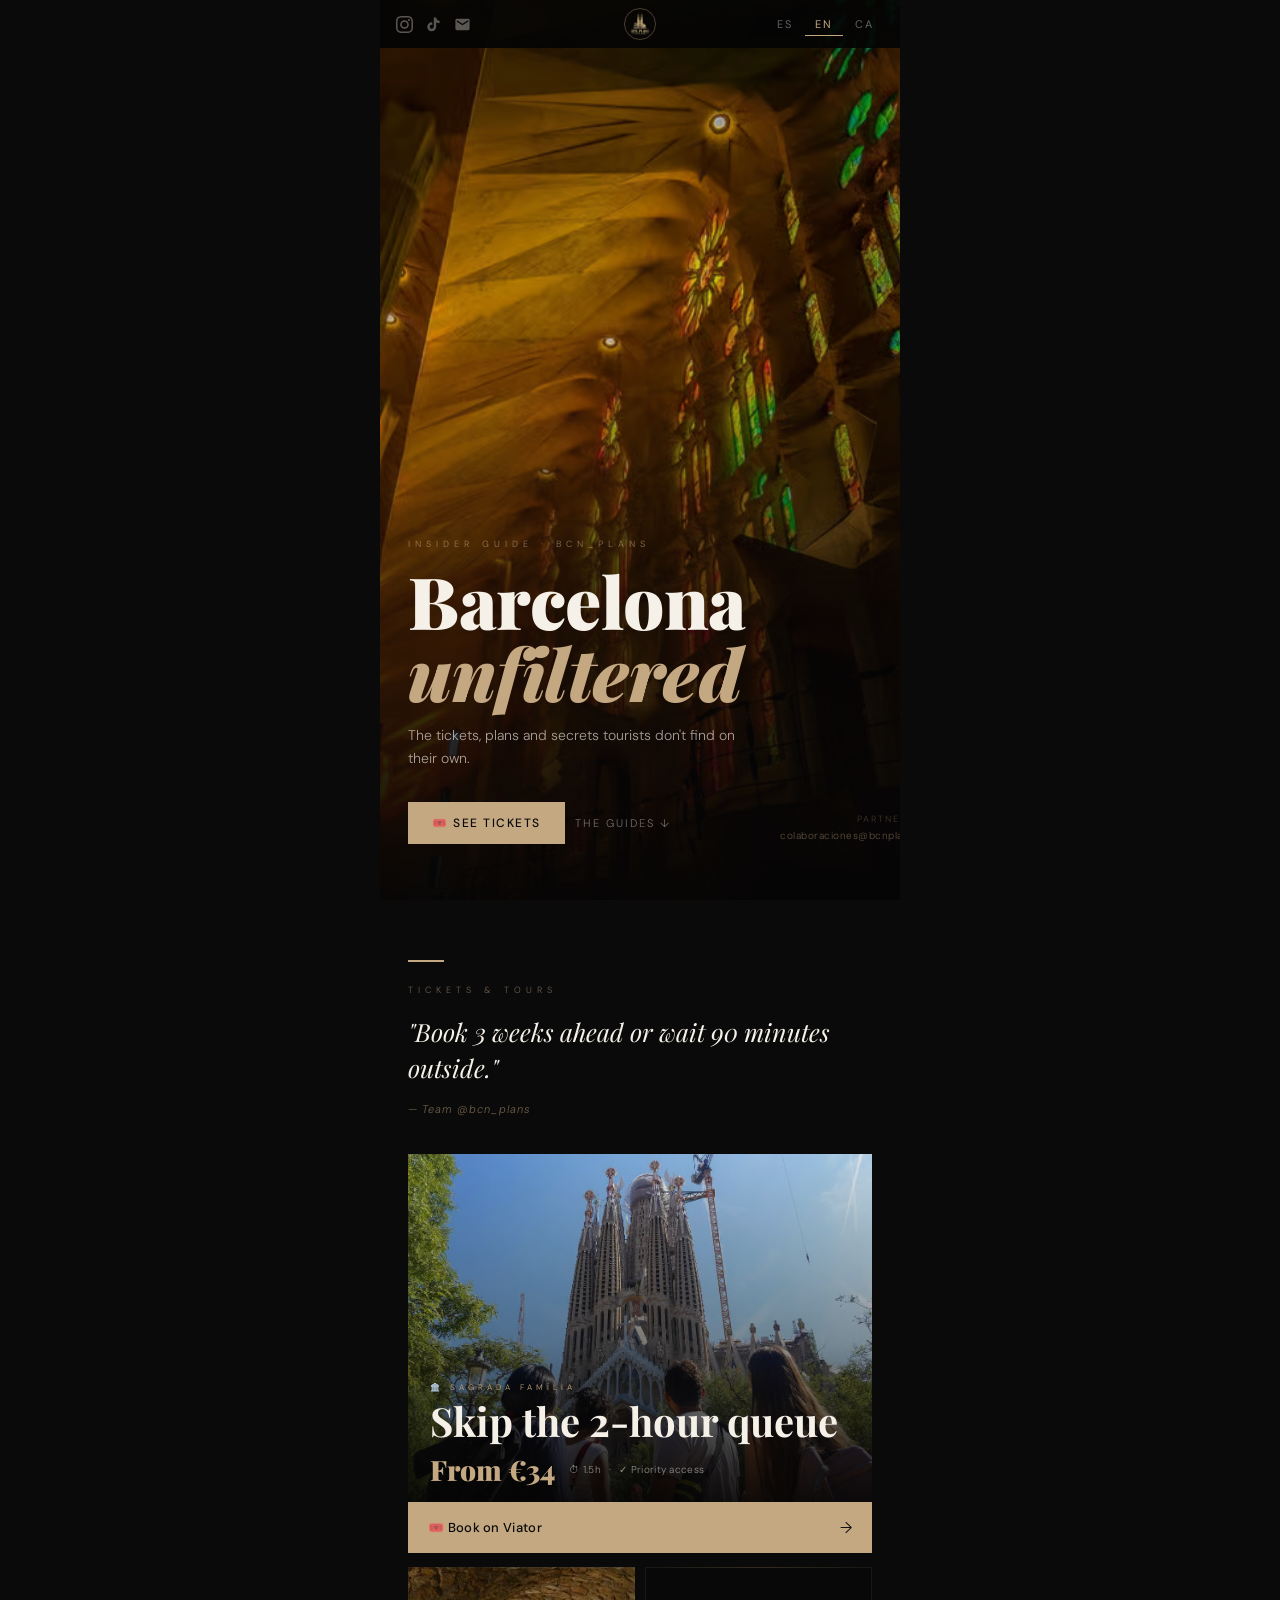
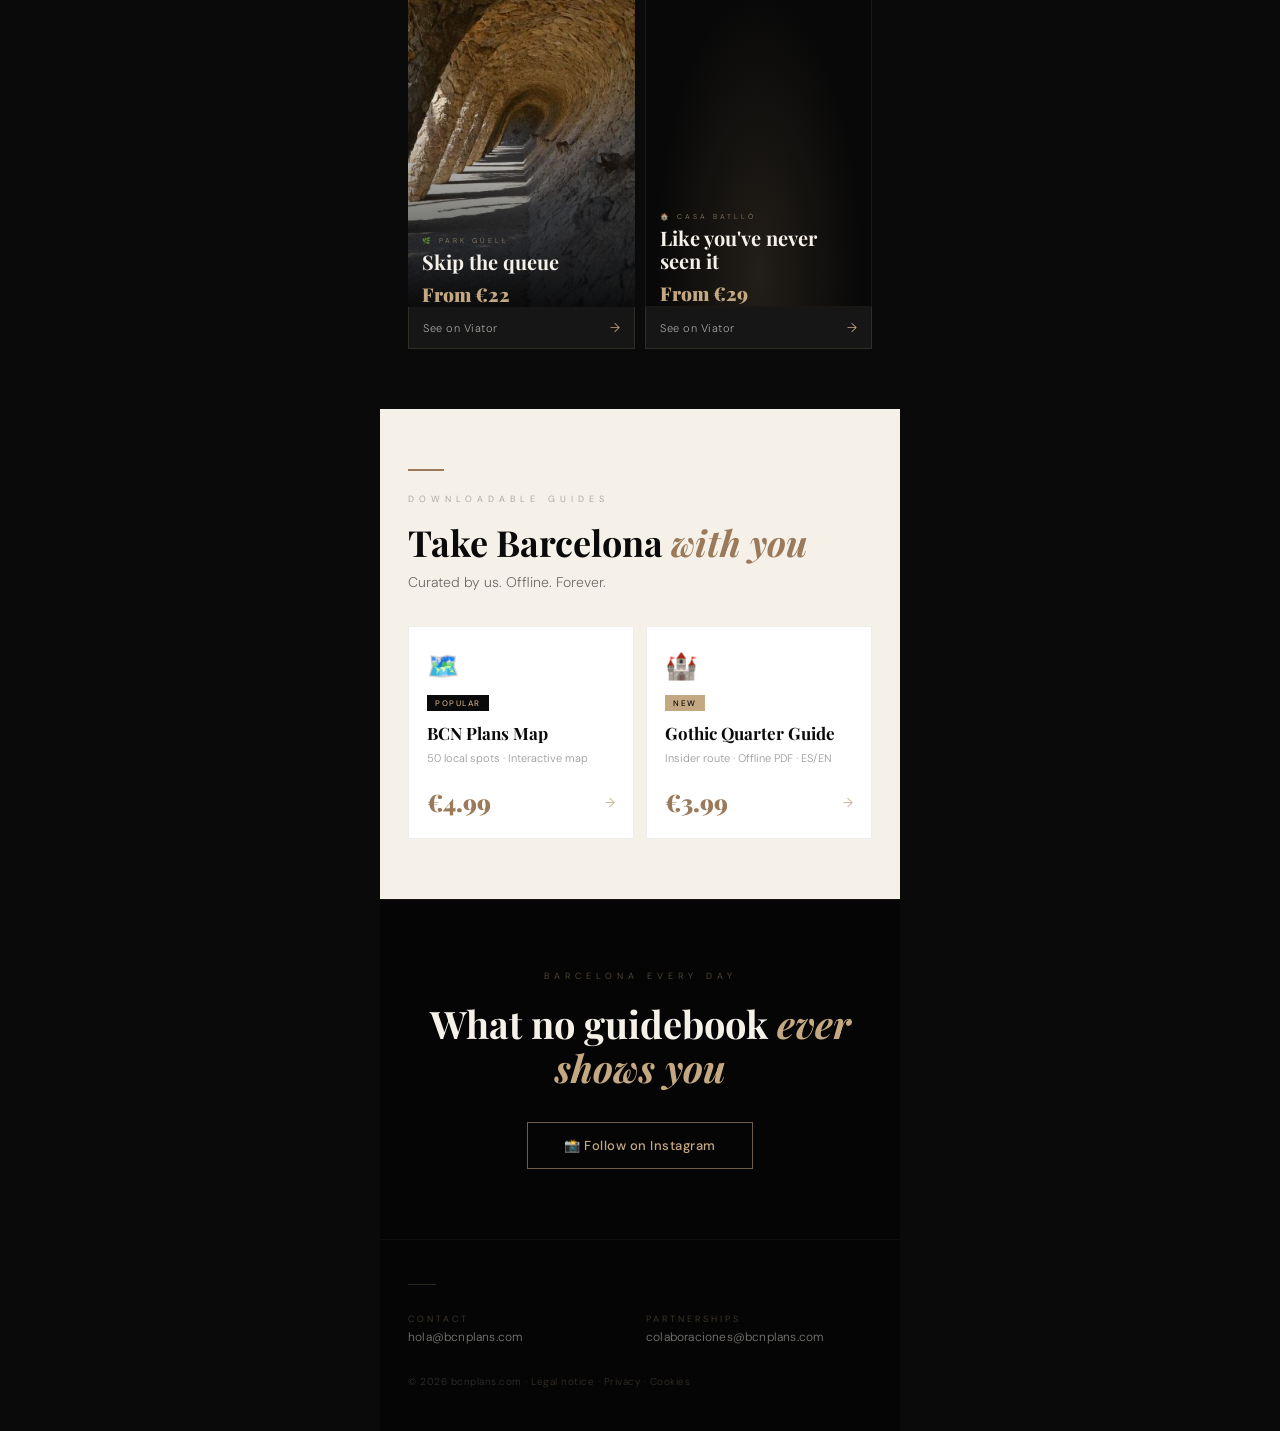
==== commit 2926b566: "descripción del cambio" ====
--- a/index.html
+++ b/index.html
@@ -15,7 +15,12 @@
 body{background:#0a0a0a;color:#f5f0e8;font-family:'DM Sans',sans-serif;font-weight:300;overflow-x:hidden}
 
 /* ── Lang bar ── */
-.lang-bar{position:fixed;top:0;left:0;right:0;z-index:200;display:flex;align-items:center;justify-content:space-between;padding:10px 16px;background:linear-gradient(to bottom,rgba(5,5,5,0.9) 0%,transparent 100%)}
+.lang-bar{position:fixed;top:0;left:0;right:0;z-index:200;display:grid;grid-template-columns:1fr auto 1fr;align-items:center;padding:8px 16px;background:linear-gradient(to bottom,rgba(5,5,5,0.9) 0%,transparent 100%)}
+.lang-bar-logo{display:flex;justify-content:center}
+.lang-bar-logo a{display:flex;align-items:center;justify-content:center;width:32px;height:32px;border-radius:50%;overflow:hidden;border:1px solid rgba(196,168,130,0.35);transition:border-color 0.2s,transform 0.2s}
+.lang-bar-logo a:hover{border-color:#c4a882;transform:scale(1.07)}
+.lang-bar-logo img{width:100%;height:100%;object-fit:cover}
+.lang-bar-langs{display:flex;gap:2px;justify-content:flex-end}
 .lang-bar-social{display:flex;align-items:center;gap:12px}
 .social-icon{display:flex;align-items:center;color:rgba(245,240,232,0.35);text-decoration:none;transition:color 0.2s,filter 0.2s}
 .social-icon:hover{color:#c4a882;filter:drop-shadow(0 0 6px rgba(196,168,130,0.5))}
@@ -182,6 +187,11 @@
       <svg viewBox="0 0 24 24" xmlns="http://www.w3.org/2000/svg"><path d="M20 4H4c-1.1 0-2 .9-2 2v12c0 1.1.9 2 2 2h16c1.1 0 2-.9 2-2V6c0-1.1-.9-2-2-2zm0 4l-8 5-8-5V6l8 5 8-5v2z"/></svg>
     </a>
   </div>
+  <div class="lang-bar-logo">
+    <a href="#top" title="BCN Plans — inicio">
+      <img src="imagery/logo.png" alt="BCN Plans">
+    </a>
+  </div>
   <div class="lang-bar-langs">
     <button class="lang-btn active" onclick="setLang('es')">ES</button>
     <button class="lang-btn" onclick="setLang('en')">EN</button>
@@ -198,14 +208,7 @@
   <div class="hero-img"></div>
   <div class="hero-overlay"></div>
 
-  <div class="hero-brand">
-    <div class="hero-brand-logo">
-      <img src="imagery/logo.png" alt="BCN Plans" style="object-position:center;width:100%;height:100%;object-fit:cover">
-    </div>
-    <span class="hero-brand-handle">@bcn_plans</span>
-  </div>
-
-  <div class="hero-content">
+<div class="hero-content">
     <span class="hero-eyebrow" data-i18n="heroEyebrow"></span>
     <h1 class="hero-h1" data-i18n-html="heroHeadline"></h1>
     <p class="hero-sub" data-i18n="heroSub"></p>
@@ -393,7 +396,7 @@
     instaHeadline: 'Lo que no sale <em>en ninguna guía</em>',
     instaCta:      '📸 Seguir en Instagram',
     contactLabel:  'Contacto',
-    footerLegal:   '© 2026 bcnplans.com · <a href="aviso-legal/">Aviso legal</a> · <a href="privacidad/">Privacidad</a> · <a href="cookies/">Cookies</a>'
+    footerLegal:   '© 2026 bcnplans.com · <a href="#">Aviso legal</a> · <a href="#">Privacidad</a> · <a href="#">Cookies</a>'
   },
   en: {
     heroEyebrow:   'INSIDER GUIDE · BCN_PLANS',
@@ -434,7 +437,7 @@
     instaHeadline: 'What no guidebook <em>ever shows you</em>',
     instaCta:      '📸 Follow on Instagram',
     contactLabel:  'Contact',
-    footerLegal:   '© 2026 bcnplans.com · <a href="aviso-legal/">Legal notice</a> · <a href="privacidad/">Privacy</a> · <a href="cookies/">Cookies</a>'
+    footerLegal:   '© 2026 bcnplans.com · <a href="#">Legal notice</a> · <a href="#">Privacy</a> · <a href="#">Cookies</a>'
   },
   ca: {
     heroEyebrow:   'GUIA INSIDER · BCN_PLANS',
@@ -475,7 +478,7 @@
     instaHeadline: 'El que no surt <em>a cap guia</em>',
     instaCta:      '📸 Seguir a Instagram',
     contactLabel:  'Contacte',
-    footerLegal:   '© 2026 bcnplans.com · <a href="aviso-legal/">Avís legal</a> · <a href="privacidad/">Privacitat</a> · <a href="cookies/">Cookies</a>'
+    footerLegal:   '© 2026 bcnplans.com · <a href="#">Avís legal</a> · <a href="#">Privacitat</a> · <a href="#">Cookies</a>'
   }
 };
 
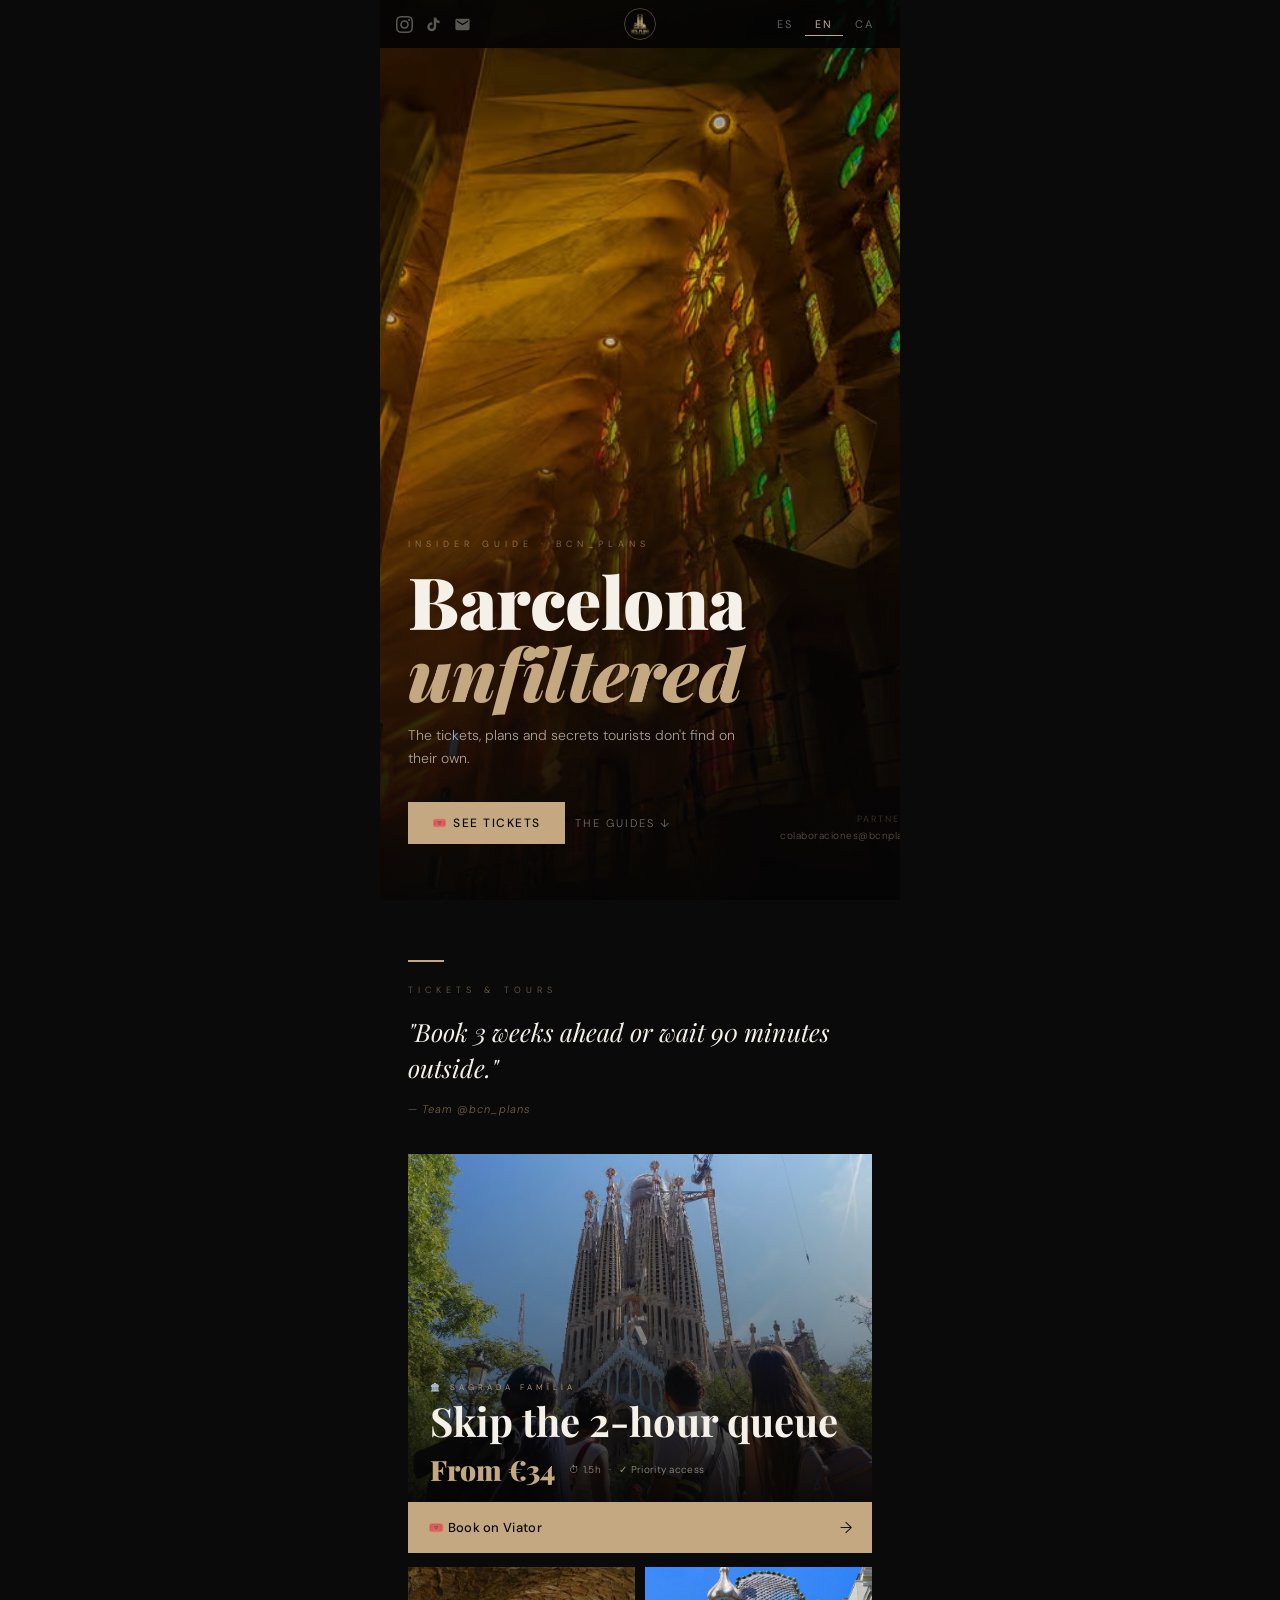
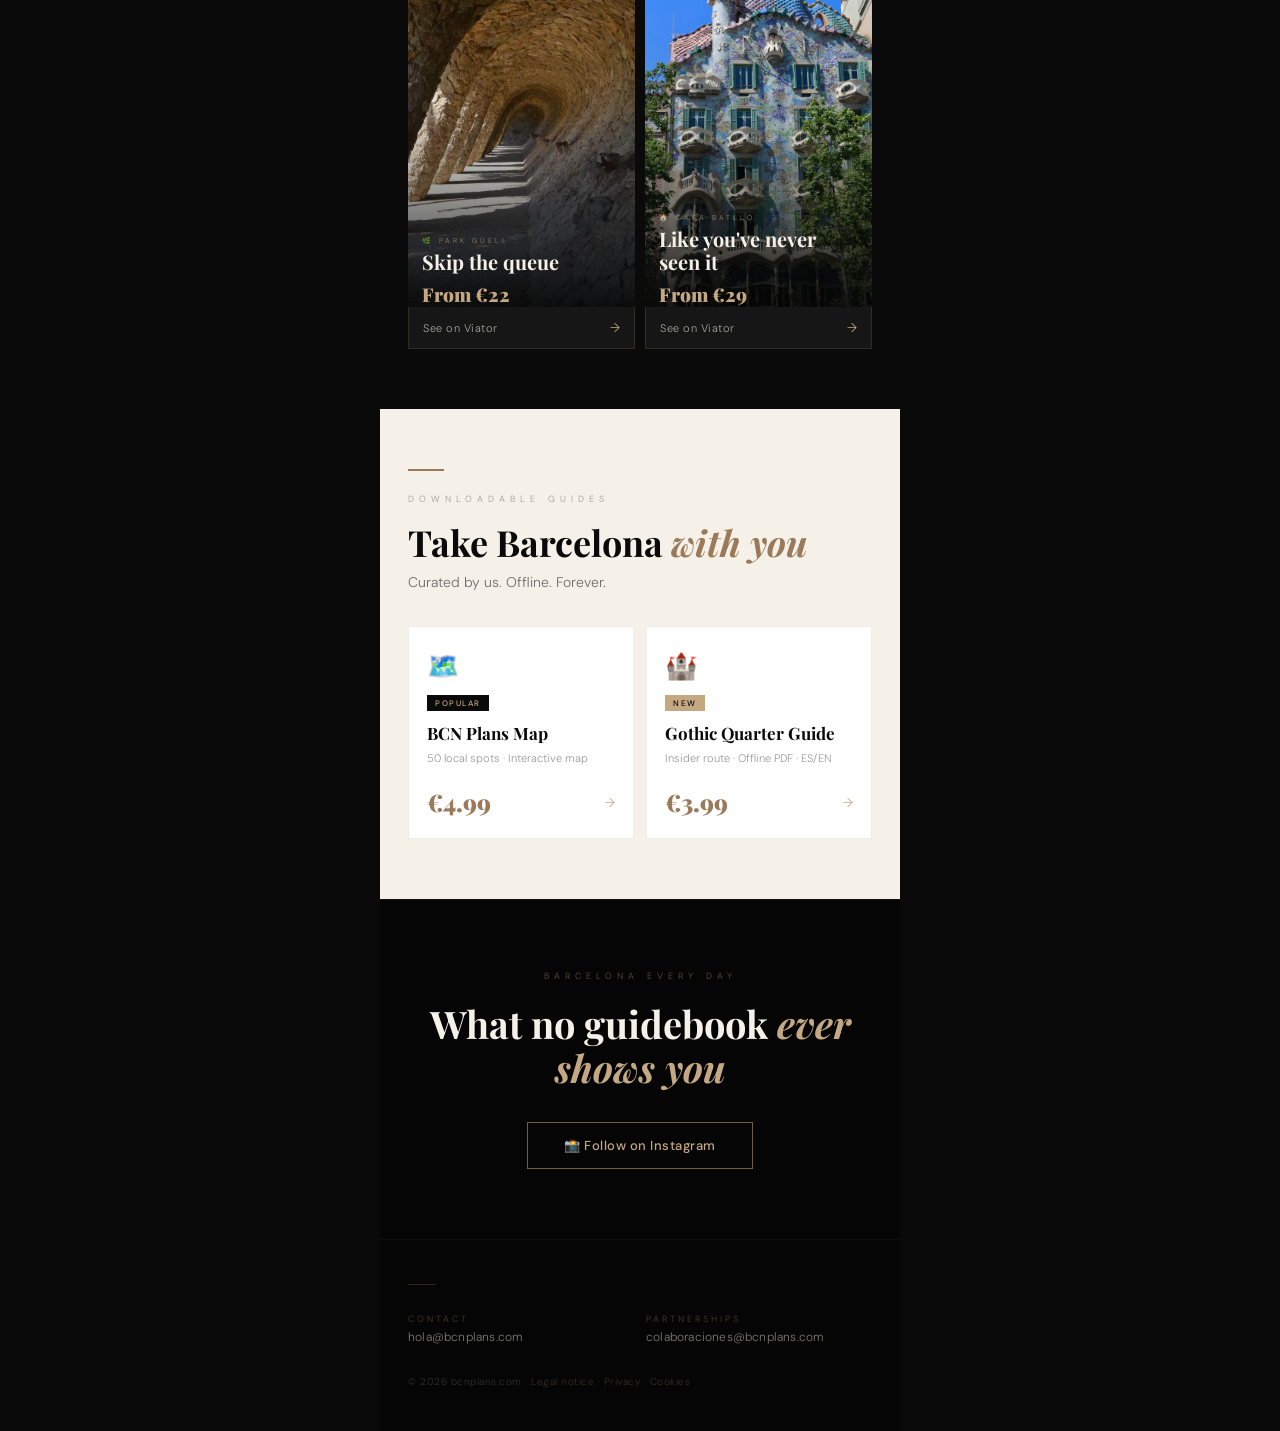
==== commit 442441e7: "Fix: imagen de Casa Batlló en la home" ====
--- a/index.html
+++ b/index.html
@@ -275,7 +275,8 @@
     </a>
 
     <a href="https://vi.me/lhikH" target="_blank" rel="noopener" class="product-card-sm" id="batllo-link">
-      <div class="product-sm-img product-sm-img-dark">
+      <div class="product-sm-img" style="background-image:url(imagery/casa-batllo-fachada.jpg)">
+        <div class="product-sm-overlay"></div>
         <div class="product-sm-body">
           <span class="product-sm-tag" data-i18n="batlloTag"></span>
           <div class="product-sm-title" data-i18n="batlloTitle"></div>
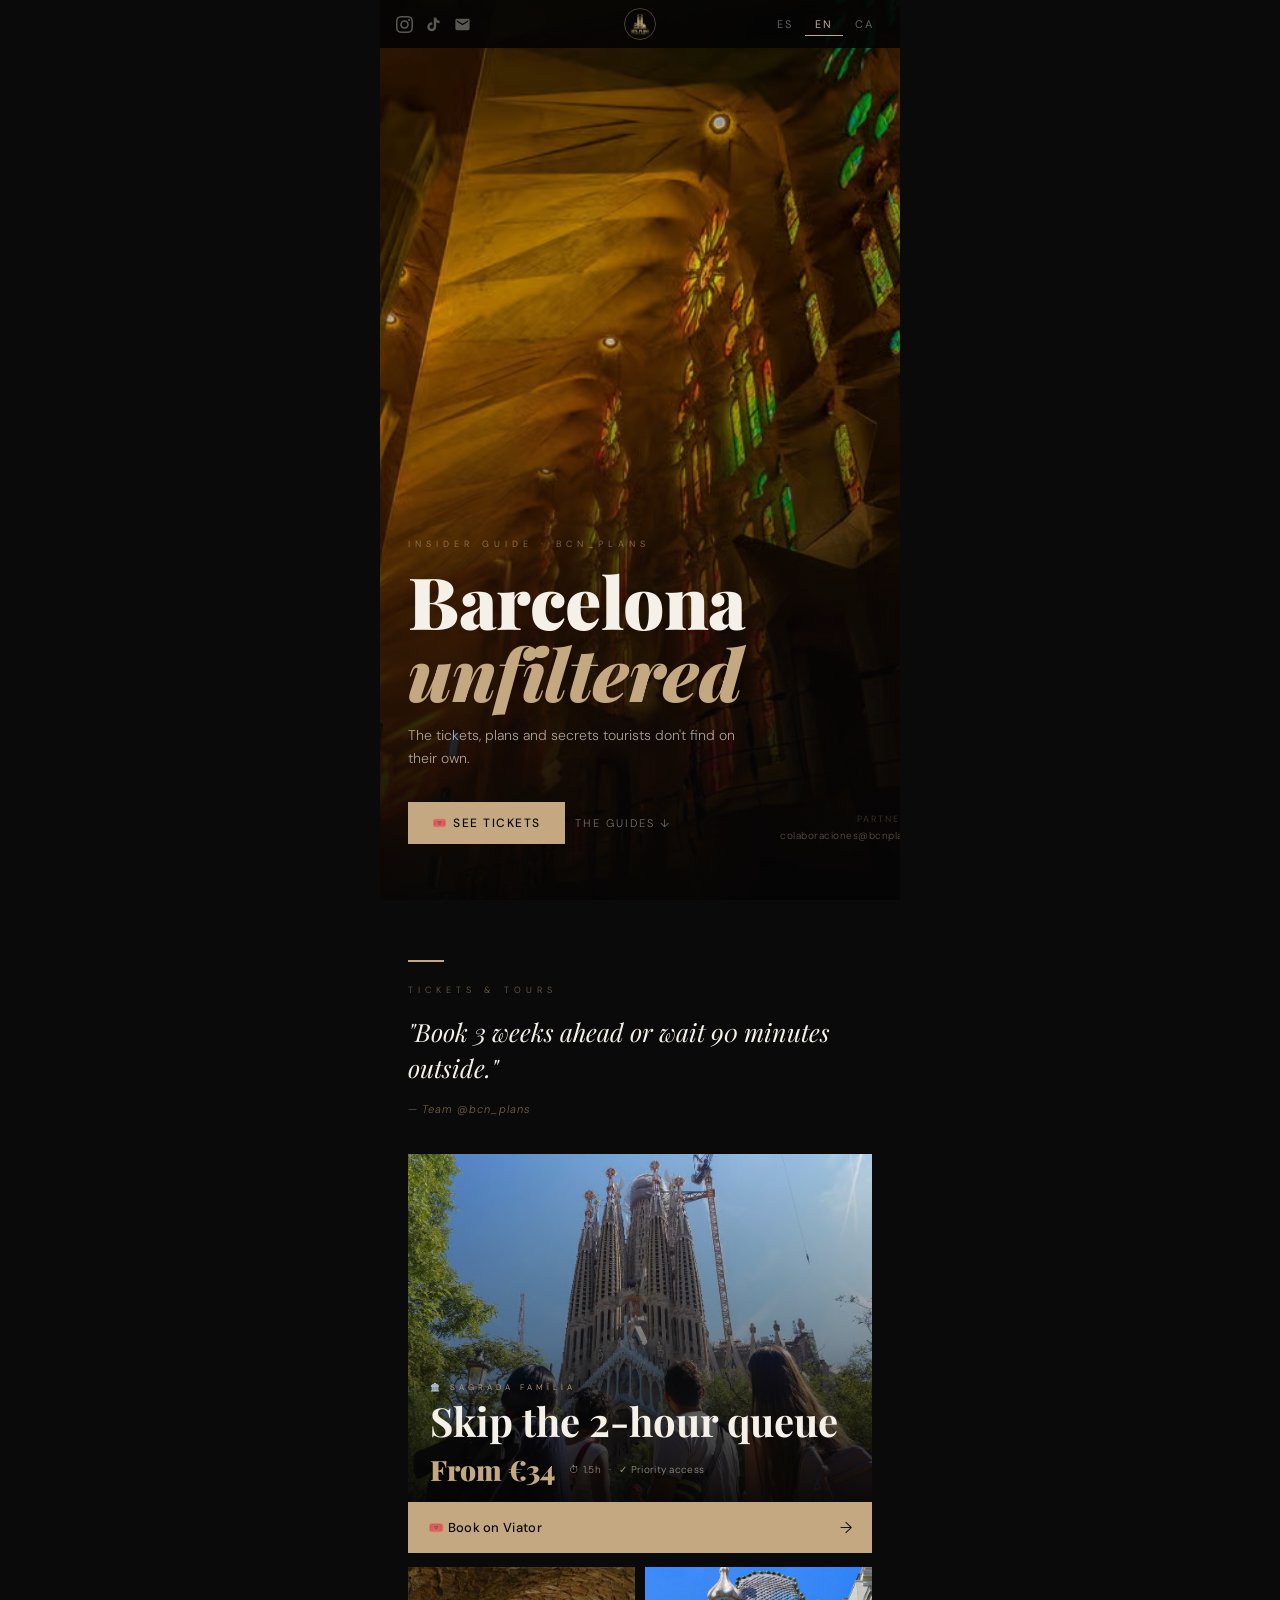
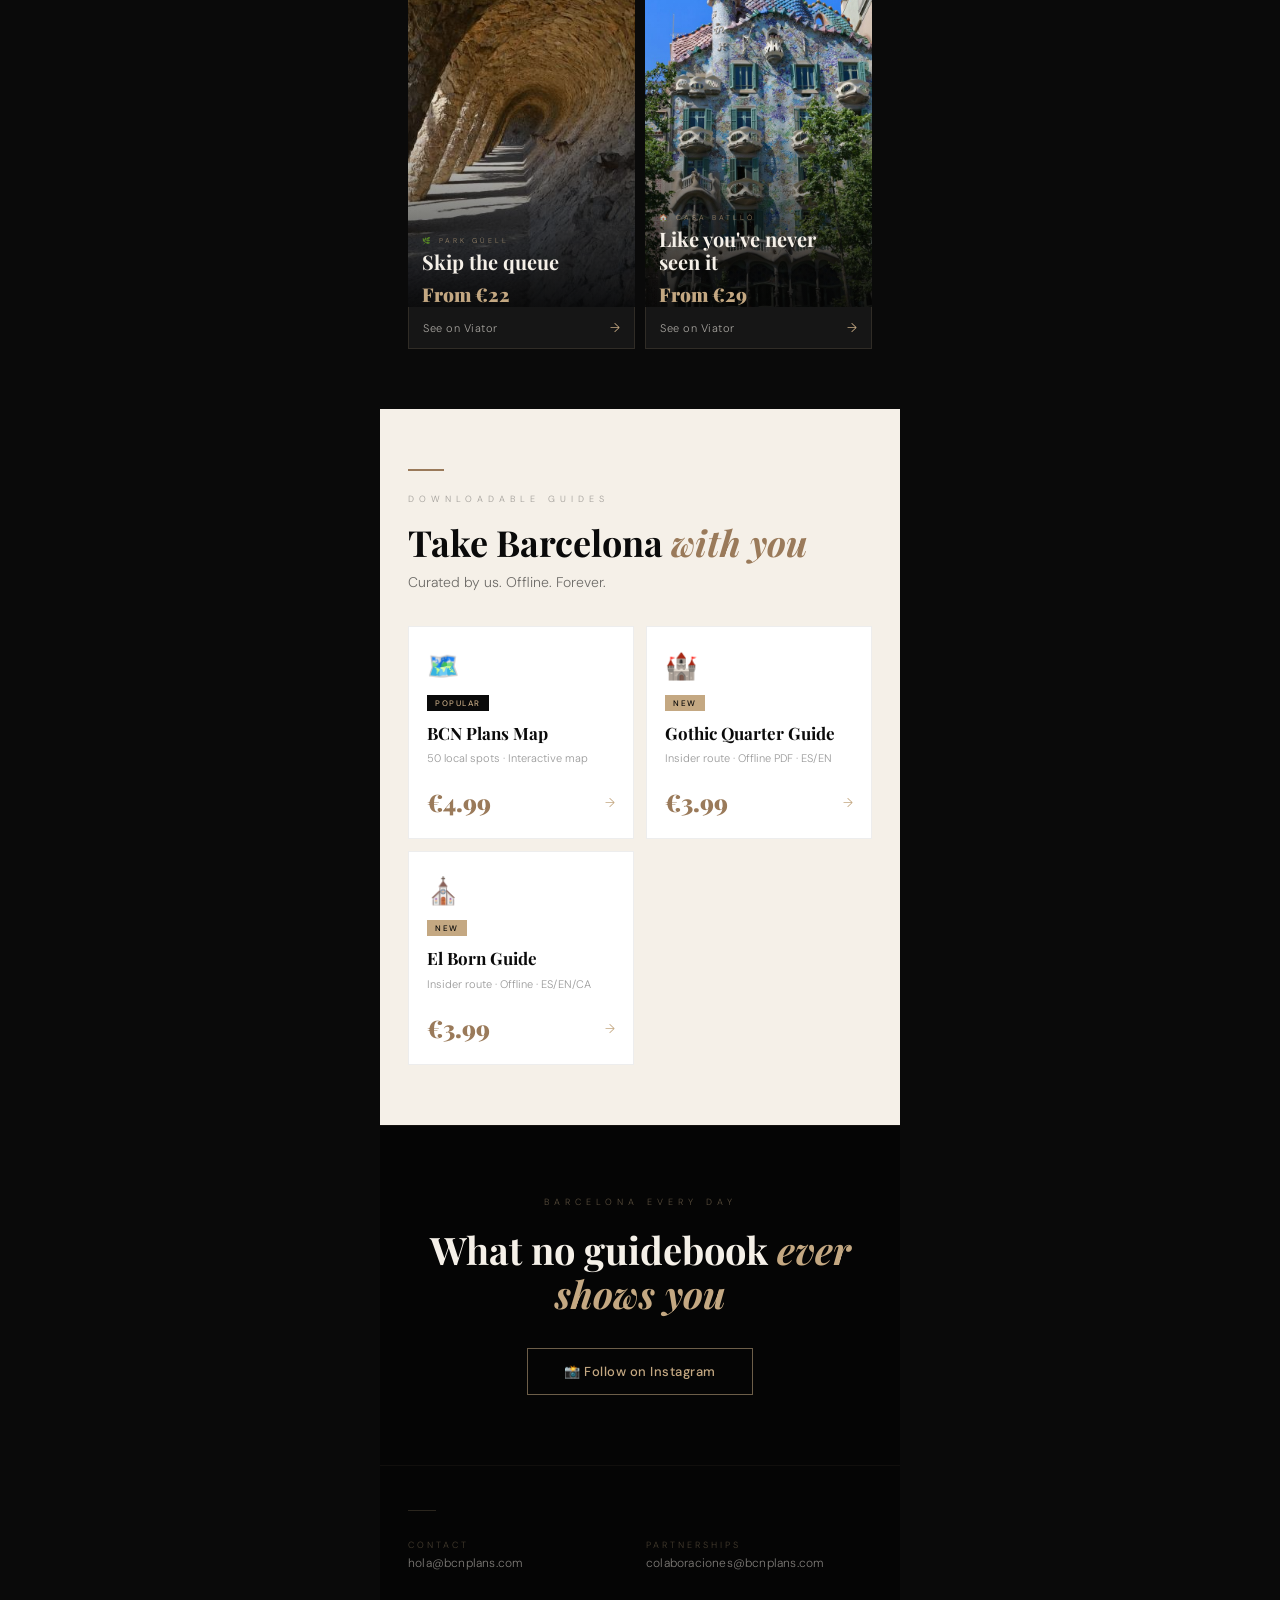
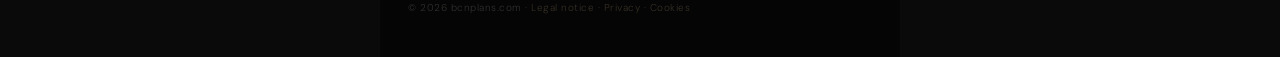
==== commit a5b745bd: "Web: añadir tarjeta de la Guía de El Born (Gumroad)" ====
--- a/index.html
+++ b/index.html
@@ -321,6 +321,17 @@
       <div class="guide-sub" data-i18n="gothicSub"></div>
       <div class="guide-arrow">
         <span class="guide-price" data-i18n="gothicPrice"></span>
+        <span class="guide-arrow-icon">→</span>
+      </div>
+    </a>
+
+    <a href="https://bcnplanner.gumroad.com/l/born" target="_blank" rel="noopener" class="guide-card">
+      <div class="guide-icon">⛪</div>
+      <span class="guide-badge guide-badge-new" data-i18n="bornBadge"></span>
+      <div class="guide-name" data-i18n="bornTitle"></div>
+      <div class="guide-sub" data-i18n="bornSub"></div>
+      <div class="guide-arrow">
+        <span class="guide-price" data-i18n="bornPrice"></span>
         <span class="guide-arrow-icon">→</span>
       </div>
     </a>
@@ -393,6 +404,10 @@
     gothicTitle:   'Guía del Barrio Gótico',
     gothicSub:     'Ruta insider · PDF offline · ES/EN',
     gothicPrice:   '3,99€',
+    bornBadge:     'Nuevo',
+    bornTitle:     'Guía de El Born',
+    bornSub:       'Ruta insider · Offline · ES/EN/CA',
+    bornPrice:     '3,99€',
     instaEyebrow:  'CADA DÍA EN BARCELONA',
     instaHeadline: 'Lo que no sale <em>en ninguna guía</em>',
     instaCta:      '📸 Seguir en Instagram',
@@ -434,6 +449,10 @@
     gothicTitle:   'Gothic Quarter Guide',
     gothicSub:     'Insider route · Offline PDF · ES/EN',
     gothicPrice:   '€3.99',
+    bornBadge:     'New',
+    bornTitle:     'El Born Guide',
+    bornSub:       'Insider route · Offline · ES/EN/CA',
+    bornPrice:     '€3.99',
     instaEyebrow:  'BARCELONA EVERY DAY',
     instaHeadline: 'What no guidebook <em>ever shows you</em>',
     instaCta:      '📸 Follow on Instagram',
@@ -475,6 +494,10 @@
     gothicTitle:   'Guia del Barri Gòtic',
     gothicSub:     'Ruta insider · PDF offline · ES/EN',
     gothicPrice:   '3,99€',
+    bornBadge:     'Nou',
+    bornTitle:     'Guia del Born',
+    bornSub:       'Ruta insider · Offline · ES/EN/CA',
+    bornPrice:     '3,99€',
     instaEyebrow:  'CADA DIA A BARCELONA',
     instaHeadline: 'El que no surt <em>a cap guia</em>',
     instaCta:      '📸 Seguir a Instagram',
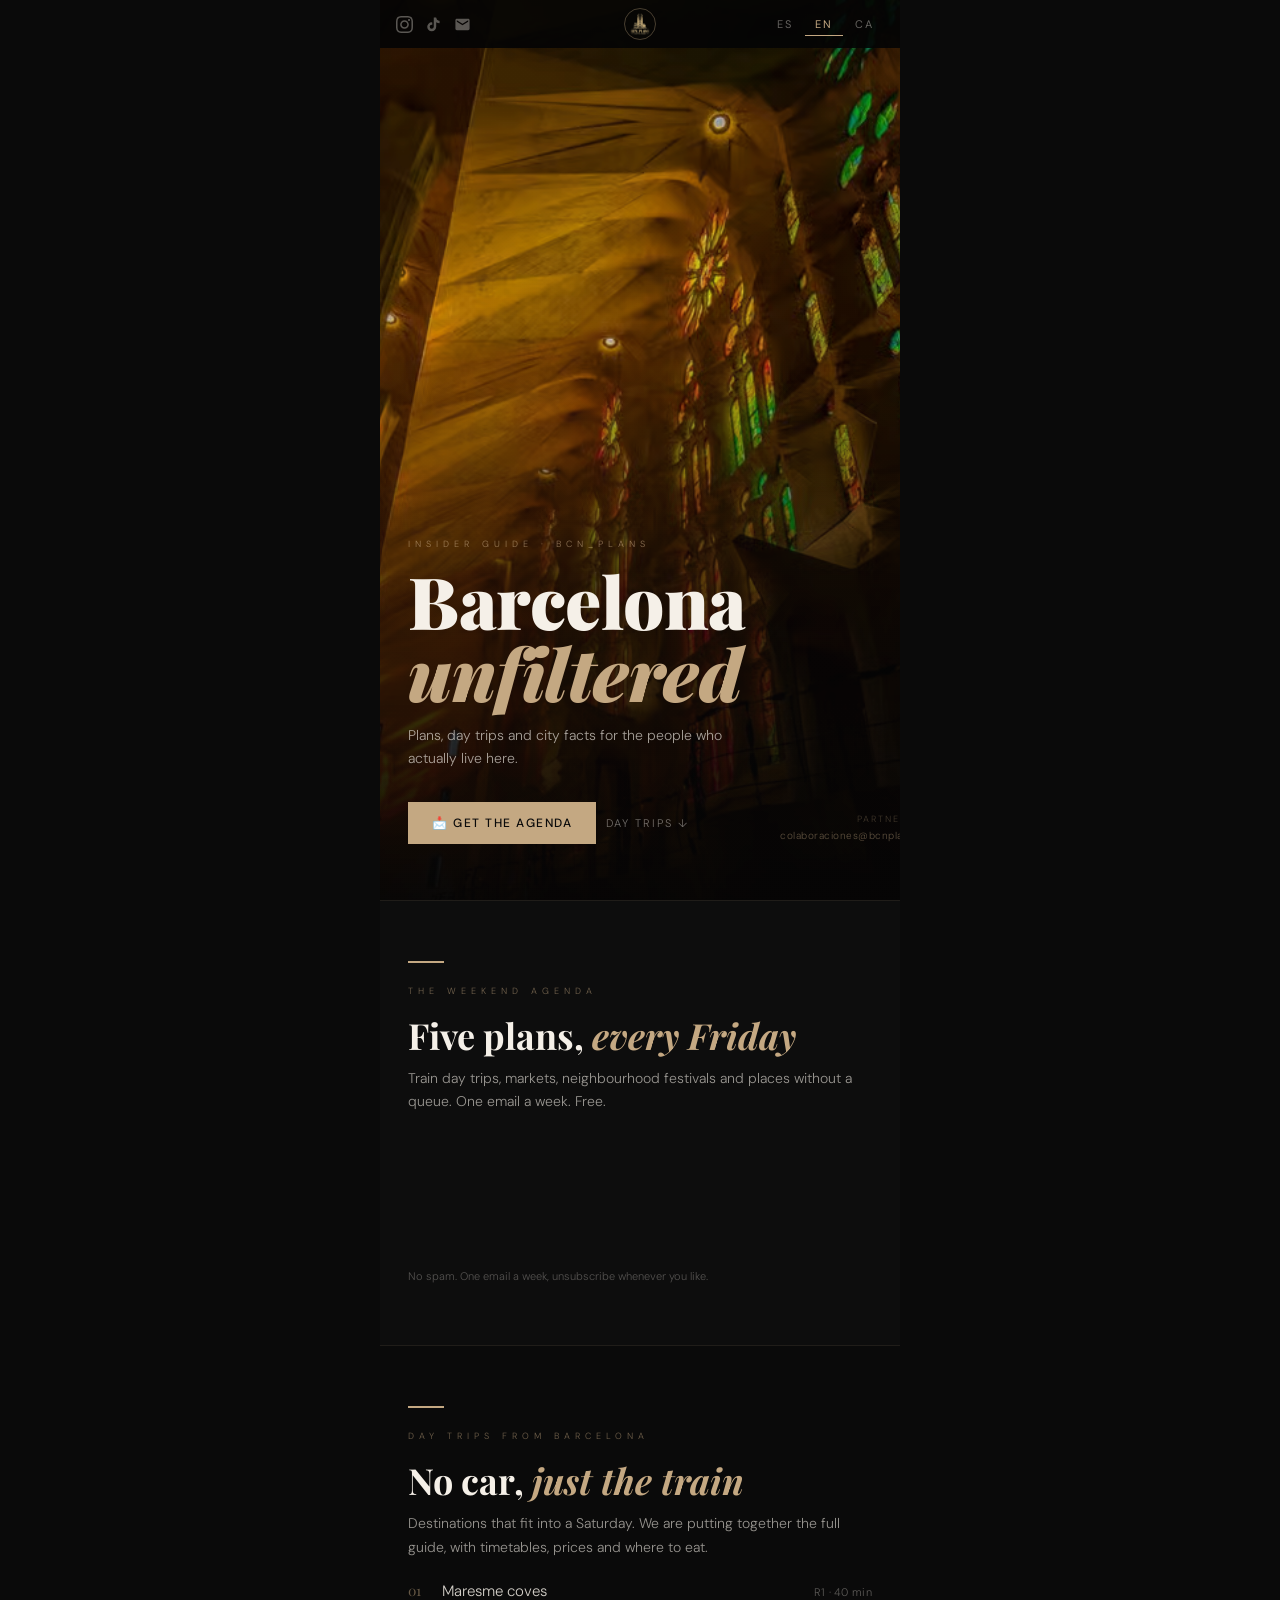
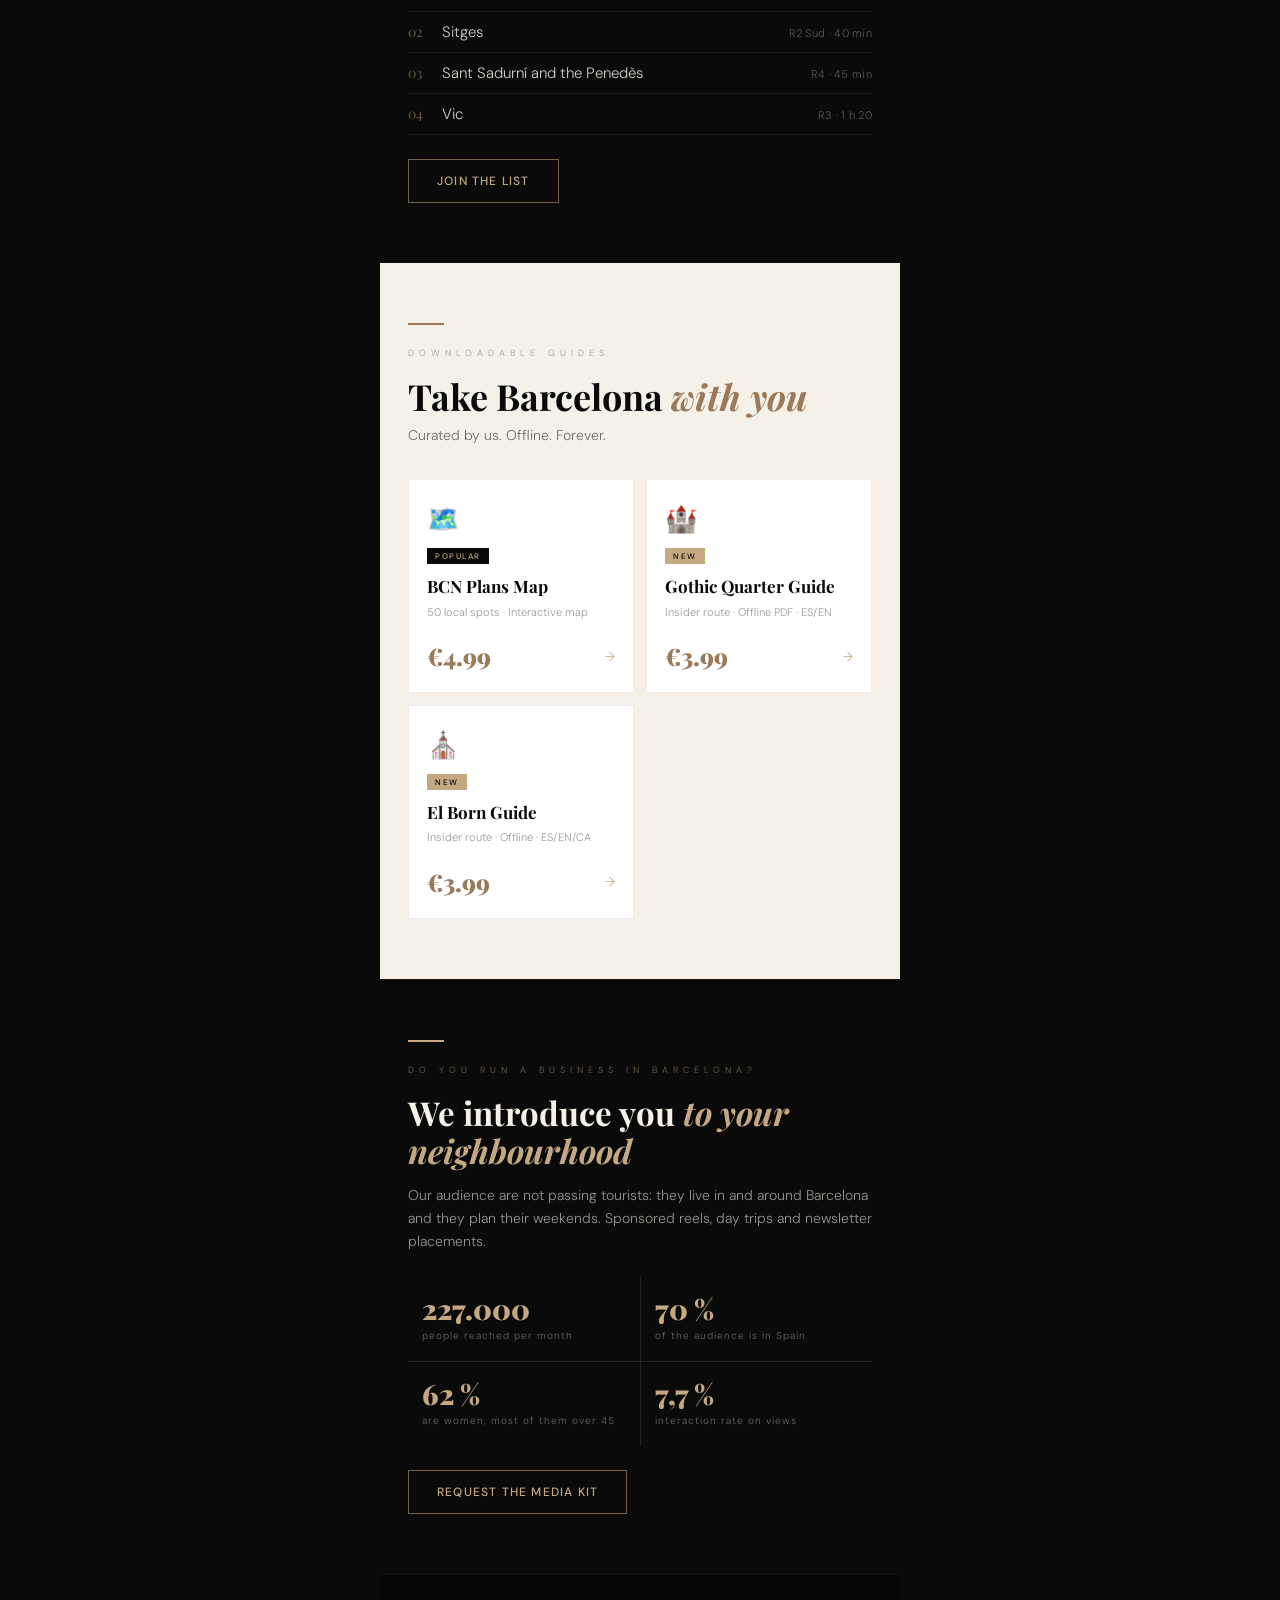
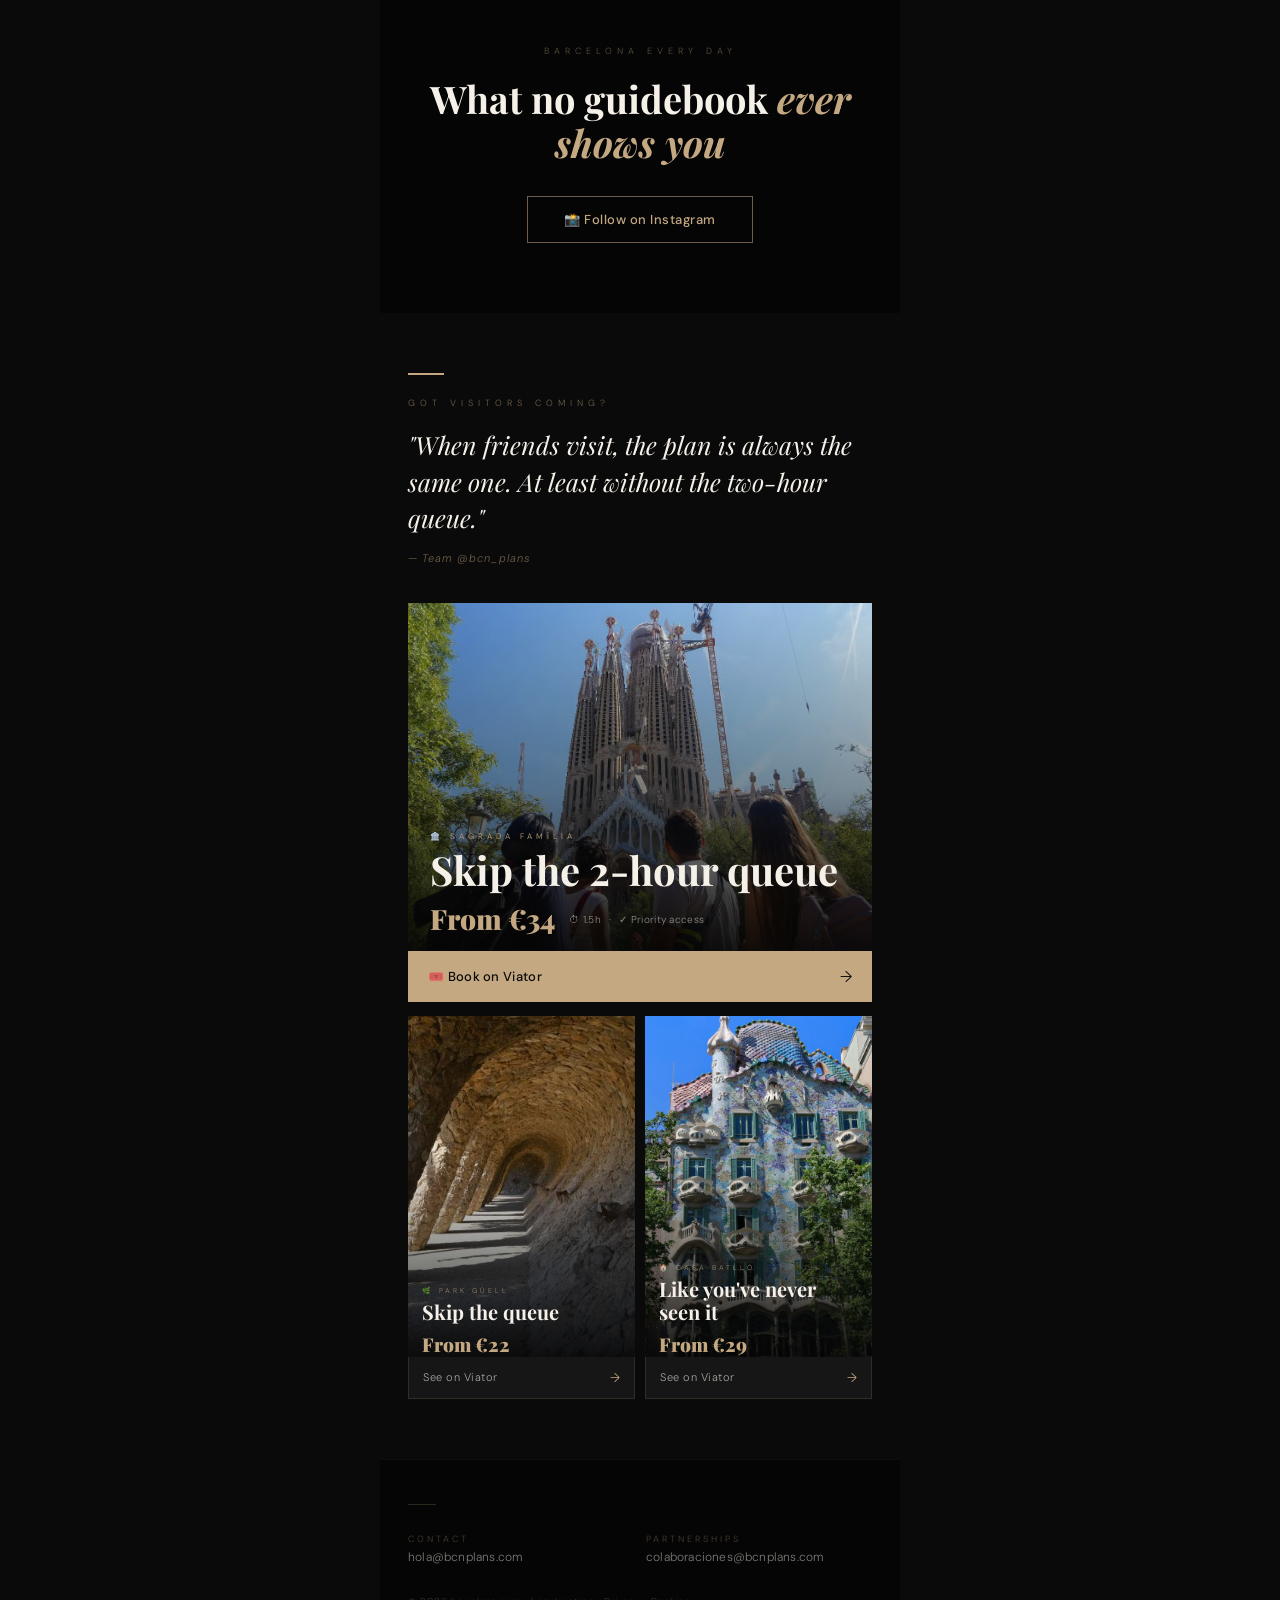
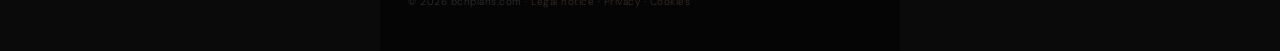
==== commit b5150be1: "Web local-first: agenda del finde (beehiiv), escapadas, media kit y Viator al final" ====
--- a/index.html
+++ b/index.html
@@ -5,7 +5,7 @@
 <link rel="icon" type="image/svg+xml" href="favicon.svg">
 <meta name="viewport" content="width=device-width, initial-scale=1.0">
 <title>BCN Plans — Barcelona sin filtros</title>
-<meta name="description" content="Barcelona sin filtros. Entradas sin colas, guías insider y los mejores planes de la ciudad.">
+<meta name="description" content="Planes, escapadas y datos de Barcelona para los que vivimos aquí. La agenda del finde, cada viernes en tu correo.">
 <link rel="preconnect" href="https://fonts.googleapis.com">
 <link href="https://fonts.googleapis.com/css2?family=Playfair+Display:ital,wght@0,700;0,900;1,400;1,700&family=DM+Sans:wght@300;400;500&display=swap" rel="stylesheet">
 <style>
@@ -151,6 +151,42 @@
 .footer-legal a{color:rgba(196,168,130,0.25);text-decoration:none;transition:color 0.2s}
 .footer-legal a:hover{color:#c4a882}
 
+/* ── Agenda / newsletter ── */
+.section-agenda{background:#0d0d0d;border-top:1px solid rgba(196,168,130,0.1);border-bottom:1px solid rgba(196,168,130,0.1)}
+.agenda-title{font-family:'Playfair Display',serif;font-weight:700;font-size:clamp(26px,7vw,36px);color:#f5f0e8;line-height:1.12;margin-bottom:12px}
+.agenda-title em{font-style:italic;color:#c4a882}
+.agenda-body{font-size:14px;line-height:1.65;color:rgba(245,240,232,0.6);margin-bottom:22px}
+.agenda-form{display:flex;flex-direction:column;gap:9px}
+.agenda-input{width:100%;background:rgba(255,255,255,0.05);border:1px solid rgba(196,168,130,0.25);color:#f5f0e8;font-family:'DM Sans',sans-serif;font-size:15px;font-weight:300;padding:14px 16px;transition:border-color 0.2s}
+.agenda-input::placeholder{color:rgba(245,240,232,0.3)}
+.agenda-input:focus{outline:none;border-color:#c4a882}
+.agenda-btn{background:#c4a882;color:#0a0a0a;border:none;font-family:'DM Sans',sans-serif;font-size:12px;font-weight:500;letter-spacing:1.5px;text-transform:uppercase;padding:15px 24px;cursor:pointer;transition:background 0.2s,color 0.2s}
+.agenda-btn:hover{background:#9a7a5a;color:#f5f0e8}
+.agenda-embed{min-height:120px}
+.agenda-note{font-size:11px;color:rgba(245,240,232,0.3);line-height:1.6;margin-top:12px}
+.agenda-ok{display:none;border:1px solid rgba(196,168,130,0.35);padding:16px;font-size:14px;color:#c4a882;line-height:1.55}
+.agenda-ok.show{display:block}
+.agenda-form.hide{display:none}
+
+/* ── Escapadas ── */
+.escapada-list{display:flex;flex-direction:column;gap:10px;margin-bottom:24px}
+.escapada-item{display:flex;align-items:baseline;gap:12px;border-bottom:1px solid rgba(196,168,130,0.1);padding-bottom:10px}
+.escapada-num{font-family:'Playfair Display',serif;font-size:14px;color:rgba(196,168,130,0.5);min-width:22px}
+.escapada-name{font-size:15px;color:rgba(245,240,232,0.85);flex:1}
+.escapada-meta{font-size:11px;color:rgba(245,240,232,0.35);letter-spacing:0.3px;text-align:right}
+.escapada-cta{display:inline-block;border:1px solid rgba(196,168,130,0.55);color:#c4a882;padding:13px 28px;font-size:12px;font-weight:500;letter-spacing:1.2px;text-transform:uppercase;text-decoration:none;transition:all 0.2s}
+.escapada-cta:hover{background:#c4a882;color:#0a0a0a}
+
+/* ── Negocios / media kit ── */
+.section-negocio{background:#0a0a0a;border-top:1px solid rgba(196,168,130,0.08)}
+.negocio-title{font-family:'Playfair Display',serif;font-weight:700;font-size:clamp(24px,6.5vw,33px);color:#f5f0e8;line-height:1.15;margin-bottom:14px}
+.negocio-title em{font-style:italic;color:#c4a882}
+.negocio-body{font-size:14px;line-height:1.65;color:rgba(245,240,232,0.6);margin-bottom:24px}
+.negocio-stats{display:grid;grid-template-columns:1fr 1fr;gap:1px;background:rgba(196,168,130,0.15);margin-bottom:24px}
+.negocio-stat{background:#0a0a0a;padding:18px 14px}
+.negocio-stat-num{font-family:'Playfair Display',serif;font-weight:900;font-size:clamp(22px,6vw,28px);color:#c4a882;line-height:1;margin-bottom:6px}
+.negocio-stat-label{font-size:10px;letter-spacing:1px;color:rgba(245,240,232,0.4);line-height:1.4}
+
 /* ── Animations ── */
 @keyframes fadeUp{from{opacity:0;transform:translateY(18px)}to{opacity:1;transform:translateY(0)}}
 .hero-eyebrow{animation:fadeUp 0.55s 0.1s ease both}
@@ -213,8 +249,8 @@
     <h1 class="hero-h1" data-i18n-html="heroHeadline"></h1>
     <p class="hero-sub" data-i18n="heroSub"></p>
     <div class="hero-ctas">
-      <a href="#tickets" class="hero-btn" data-i18n="heroCta"></a>
-      <a href="#guias" class="hero-scroll" data-i18n="heroScroll"></a>
+      <a href="#agenda" class="hero-btn" data-i18n="heroCta"></a>
+      <a href="#escapadas" class="hero-scroll" data-i18n="heroScroll"></a>
     </div>
   </div>
 
@@ -222,6 +258,138 @@
     <span data-i18n="collabLabel"></span>
     colaboraciones@bcnplans.com
   </a>
+</section>
+
+<!-- ── La agenda del finde (newsletter) ── -->
+<section class="section section-agenda" id="agenda">
+  <div class="gold-rule"></div>
+  <span class="opener-eyebrow" data-i18n="agendaEyebrow"></span>
+  <h2 class="agenda-title" data-i18n-html="agendaTitle"></h2>
+  <p class="agenda-body" data-i18n="agendaBody"></p>
+
+  <!-- Formulario de beehiiv (publicación BCN Plans, form "Agenda del finde - web").
+       Estilos configurados en beehiiv para que case con la web: fondo #0D0D0D, campo #161616,
+       botón #C4A882 y tipografía DM Sans. Doble opt-in activado. -->
+  <div class="agenda-embed">
+    <script async src="https://subscribe-forms.beehiiv.com/v3/loader.js" data-beehiiv-form="042b113b-99c9-4813-8c8b-83ebc7c207ec"></script>
+  </div>
+  <p class="agenda-note" data-i18n="agendaNote"></p>
+</section>
+
+<!-- ── Escapadas ── -->
+<section class="section section-dark" id="escapadas">
+  <div class="gold-rule"></div>
+  <span class="opener-eyebrow" data-i18n="escapadasEyebrow"></span>
+  <h2 class="agenda-title" data-i18n-html="escapadasTitle"></h2>
+  <p class="agenda-body" data-i18n="escapadasBody"></p>
+
+  <div class="escapada-list">
+    <div class="escapada-item">
+      <span class="escapada-num">01</span>
+      <span class="escapada-name" data-i18n="esc1Name"></span>
+      <span class="escapada-meta" data-i18n="esc1Meta"></span>
+    </div>
+    <div class="escapada-item">
+      <span class="escapada-num">02</span>
+      <span class="escapada-name" data-i18n="esc2Name"></span>
+      <span class="escapada-meta" data-i18n="esc2Meta"></span>
+    </div>
+    <div class="escapada-item">
+      <span class="escapada-num">03</span>
+      <span class="escapada-name" data-i18n="esc3Name"></span>
+      <span class="escapada-meta" data-i18n="esc3Meta"></span>
+    </div>
+    <div class="escapada-item">
+      <span class="escapada-num">04</span>
+      <span class="escapada-name" data-i18n="esc4Name"></span>
+      <span class="escapada-meta" data-i18n="esc4Meta"></span>
+    </div>
+  </div>
+
+  <a href="#agenda" class="escapada-cta" data-i18n="escapadasCta"></a>
+</section>
+
+<!-- ── Guías descargables (cream) ── -->
+<section class="section section-cream" id="guias">
+  <div class="guides-header">
+    <div class="gold-rule" style="background:#9a7a5a"></div>
+    <span class="opener-eyebrow opener-eyebrow-dark" data-i18n="guidesEyebrow"></span>
+    <h2 class="guides-title" data-i18n-html="guidesTitle"></h2>
+    <p class="opener-body" data-i18n="guidesSub"></p>
+  </div>
+
+  <div class="guide-grid">
+
+    <a href="https://bcnplanner.gumroad.com/l/bcn-plans-map" target="_blank" rel="noopener" class="guide-card">
+      <div class="guide-icon">🗺️</div>
+      <span class="guide-badge guide-badge-pop" data-i18n="mapBadge"></span>
+      <div class="guide-name" data-i18n="mapTitle"></div>
+      <div class="guide-sub" data-i18n="mapSub"></div>
+      <div class="guide-arrow">
+        <span class="guide-price" data-i18n="mapPrice"></span>
+        <span class="guide-arrow-icon">→</span>
+      </div>
+    </a>
+
+    <a href="https://bcnplanner.gumroad.com/l/guia-barrio-gotico" target="_blank" rel="noopener" class="guide-card">
+      <div class="guide-icon">🏰</div>
+      <span class="guide-badge guide-badge-new" data-i18n="gothicBadge"></span>
+      <div class="guide-name" data-i18n="gothicTitle"></div>
+      <div class="guide-sub" data-i18n="gothicSub"></div>
+      <div class="guide-arrow">
+        <span class="guide-price" data-i18n="gothicPrice"></span>
+        <span class="guide-arrow-icon">→</span>
+      </div>
+    </a>
+
+    <a href="https://bcnplanner.gumroad.com/l/born" target="_blank" rel="noopener" class="guide-card">
+      <div class="guide-icon">⛪</div>
+      <span class="guide-badge guide-badge-new" data-i18n="bornBadge"></span>
+      <div class="guide-name" data-i18n="bornTitle"></div>
+      <div class="guide-sub" data-i18n="bornSub"></div>
+      <div class="guide-arrow">
+        <span class="guide-price" data-i18n="bornPrice"></span>
+        <span class="guide-arrow-icon">→</span>
+      </div>
+    </a>
+
+  </div>
+</section>
+
+<!-- ── Negocios / media kit ── -->
+<section class="section section-negocio" id="negocios">
+  <div class="gold-rule"></div>
+  <span class="opener-eyebrow" data-i18n="negocioEyebrow"></span>
+  <h2 class="negocio-title" data-i18n-html="negocioTitle"></h2>
+  <p class="negocio-body" data-i18n="negocioBody"></p>
+
+  <div class="negocio-stats">
+    <div class="negocio-stat">
+      <div class="negocio-stat-num">227.000</div>
+      <div class="negocio-stat-label" data-i18n="stat1"></div>
+    </div>
+    <div class="negocio-stat">
+      <div class="negocio-stat-num">70 %</div>
+      <div class="negocio-stat-label" data-i18n="stat2"></div>
+    </div>
+    <div class="negocio-stat">
+      <div class="negocio-stat-num">62 %</div>
+      <div class="negocio-stat-label" data-i18n="stat3"></div>
+    </div>
+    <div class="negocio-stat">
+      <div class="negocio-stat-num">7,7 %</div>
+      <div class="negocio-stat-label" data-i18n="stat4"></div>
+    </div>
+  </div>
+
+  <a href="mailto:colaboraciones@bcnplans.com?subject=Media%20kit%20@bcn_plans" class="escapada-cta" data-i18n="negocioCta"></a>
+</section>
+
+<!-- ── Instagram ── -->
+<section class="section-insta">
+  <span class="insta-eyebrow" data-i18n="instaEyebrow"></span>
+  <h2 class="insta-headline" data-i18n-html="instaHeadline"></h2>
+  <a href="https://www.instagram.com/bcn_plans/" target="_blank" rel="noopener" class="btn-outline" data-i18n="instaCta"></a>
 </section>
 
 <!-- ── Tickets & Tours ── -->
@@ -292,60 +460,6 @@
   </div>
 </section>
 
-<!-- ── Guías descargables (cream) ── -->
-<section class="section section-cream" id="guias">
-  <div class="guides-header">
-    <div class="gold-rule" style="background:#9a7a5a"></div>
-    <span class="opener-eyebrow opener-eyebrow-dark" data-i18n="guidesEyebrow"></span>
-    <h2 class="guides-title" data-i18n-html="guidesTitle"></h2>
-    <p class="opener-body" data-i18n="guidesSub"></p>
-  </div>
-
-  <div class="guide-grid">
-
-    <a href="https://bcnplanner.gumroad.com/l/bcn-plans-map" target="_blank" rel="noopener" class="guide-card">
-      <div class="guide-icon">🗺️</div>
-      <span class="guide-badge guide-badge-pop" data-i18n="mapBadge"></span>
-      <div class="guide-name" data-i18n="mapTitle"></div>
-      <div class="guide-sub" data-i18n="mapSub"></div>
-      <div class="guide-arrow">
-        <span class="guide-price" data-i18n="mapPrice"></span>
-        <span class="guide-arrow-icon">→</span>
-      </div>
-    </a>
-
-    <a href="https://bcnplanner.gumroad.com/l/guia-barrio-gotico" target="_blank" rel="noopener" class="guide-card">
-      <div class="guide-icon">🏰</div>
-      <span class="guide-badge guide-badge-new" data-i18n="gothicBadge"></span>
-      <div class="guide-name" data-i18n="gothicTitle"></div>
-      <div class="guide-sub" data-i18n="gothicSub"></div>
-      <div class="guide-arrow">
-        <span class="guide-price" data-i18n="gothicPrice"></span>
-        <span class="guide-arrow-icon">→</span>
-      </div>
-    </a>
-
-    <a href="https://bcnplanner.gumroad.com/l/born" target="_blank" rel="noopener" class="guide-card">
-      <div class="guide-icon">⛪</div>
-      <span class="guide-badge guide-badge-new" data-i18n="bornBadge"></span>
-      <div class="guide-name" data-i18n="bornTitle"></div>
-      <div class="guide-sub" data-i18n="bornSub"></div>
-      <div class="guide-arrow">
-        <span class="guide-price" data-i18n="bornPrice"></span>
-        <span class="guide-arrow-icon">→</span>
-      </div>
-    </a>
-
-  </div>
-</section>
-
-<!-- ── Instagram ── -->
-<section class="section-insta">
-  <span class="insta-eyebrow" data-i18n="instaEyebrow"></span>
-  <h2 class="insta-headline" data-i18n-html="instaHeadline"></h2>
-  <a href="https://www.instagram.com/bcn_plans/" target="_blank" rel="noopener" class="btn-outline" data-i18n="instaCta"></a>
-</section>
-
 <!-- ── Footer ── -->
 <footer class="footer">
   <div class="footer-inner">
@@ -372,12 +486,39 @@
   es: {
     heroEyebrow:   'GUÍA INSIDER · BCN_PLANS',
     heroHeadline:  'Barcelona sin <em>filtros</em>',
-    heroSub:       'Las entradas, los planes y los secretos que los turistas no encuentran solos.',
-    heroCta:       '🎟️ Ver entradas',
-    heroScroll:    'Las guías ↓',
+    heroSub:       'Planes, escapadas y datos de la ciudad para los que vivimos aquí.',
+    heroCta:       '📩 Recibir la agenda',
+    heroScroll:    'Las escapadas ↓',
     collabLabel:   'Colaboraciones',
-    ticketsEyebrow:'ENTRADAS & TOURS',
-    ticketsQuote:  '"Reserva con 3 semanas de antelación o esperas 90 minutos en la calle."',
+    agendaEyebrow: 'LA AGENDA DEL FINDE',
+    agendaTitle:   'Cinco planes, <em>cada viernes</em>',
+    agendaBody:    'Escapadas en tren, mercados, fiestas de barrio y sitios donde todavía no hay cola. Un correo a la semana. Gratis.',
+    agendaPlaceholder:'tu@correo.com',
+    agendaBtn:     'Quiero la agenda',
+    agendaOk:      '¡Hecho! El viernes tendrás la primera agenda en tu correo.',
+    agendaNote:    'Sin spam. Un solo correo a la semana y te das de baja cuando quieras.',
+    escapadasEyebrow:'ESCAPADAS DESDE BARCELONA',
+    escapadasTitle:'Sin coche, <em>en tren</em>',
+    escapadasBody: 'Los destinos que caben en un sábado. Estamos preparando la guía completa, con horarios, precios y dónde comer.',
+    esc1Name:      'Calas del Maresme',
+    esc1Meta:      'R1 · 40 min',
+    esc2Name:      'Sitges',
+    esc2Meta:      'R2 Sud · 40 min',
+    esc3Name:      'Sant Sadurní y el Penedès',
+    esc3Meta:      'R4 · 45 min',
+    esc4Name:      'Vic',
+    esc4Meta:      'R3 · 1 h 20',
+    escapadasCta:  'Entrar en la lista',
+    negocioEyebrow:'¿TIENES UN NEGOCIO EN BARCELONA?',
+    negocioTitle:  'Te presentamos <em>a tu barrio</em>',
+    negocioBody:   'Nuestra audiencia no son turistas de paso: son personas que viven en Barcelona y alrededores y que organizan su fin de semana. Reels patrocinados, escapadas y espacio en la newsletter.',
+    stat1:         'personas alcanzadas al mes',
+    stat2:         'de la audiencia está en España',
+    stat3:         'son mujeres, la mayoría de más de 45',
+    stat4:         'de interacción sobre visualizaciones',
+    negocioCta:    'Pedir el media kit',
+    ticketsEyebrow:'¿VIENE ALGUIEN A VERTE?',
+    ticketsQuote:  '"Cuando vienen los de fuera el plan acaba siendo el mismo. Al menos, sin dos horas de cola."',
     ticketsCite:   '— Equipo @bcn_plans',
     sagradaTag:    '🏛️ SAGRADA FAMÍLIA',
     sagradaTitle:  'Sin 2 horas de cola',
@@ -417,12 +558,39 @@
   en: {
     heroEyebrow:   'INSIDER GUIDE · BCN_PLANS',
     heroHeadline:  'Barcelona <em>unfiltered</em>',
-    heroSub:       'The tickets, plans and secrets tourists don\'t find on their own.',
-    heroCta:       '🎟️ See tickets',
-    heroScroll:    'The guides ↓',
+    heroSub:       'Plans, day trips and city facts for the people who actually live here.',
+    heroCta:       '📩 Get the agenda',
+    heroScroll:    'Day trips ↓',
     collabLabel:   'Partnerships',
-    ticketsEyebrow:'TICKETS & TOURS',
-    ticketsQuote:  '"Book 3 weeks ahead or wait 90 minutes outside."',
+    agendaEyebrow: 'THE WEEKEND AGENDA',
+    agendaTitle:   'Five plans, <em>every Friday</em>',
+    agendaBody:    'Train day trips, markets, neighbourhood festivals and places without a queue. One email a week. Free.',
+    agendaPlaceholder:'you@email.com',
+    agendaBtn:     'Send me the agenda',
+    agendaOk:      'Done! Your first agenda lands on Friday.',
+    agendaNote:    'No spam. One email a week, unsubscribe whenever you like.',
+    escapadasEyebrow:'DAY TRIPS FROM BARCELONA',
+    escapadasTitle:'No car, <em>just the train</em>',
+    escapadasBody: 'Destinations that fit into a Saturday. We are putting together the full guide, with timetables, prices and where to eat.',
+    esc1Name:      'Maresme coves',
+    esc1Meta:      'R1 · 40 min',
+    esc2Name:      'Sitges',
+    esc2Meta:      'R2 Sud · 40 min',
+    esc3Name:      'Sant Sadurní and the Penedès',
+    esc3Meta:      'R4 · 45 min',
+    esc4Name:      'Vic',
+    esc4Meta:      'R3 · 1 h 20',
+    escapadasCta:  'Join the list',
+    negocioEyebrow:'DO YOU RUN A BUSINESS IN BARCELONA?',
+    negocioTitle:  'We introduce you <em>to your neighbourhood</em>',
+    negocioBody:   'Our audience are not passing tourists: they live in and around Barcelona and they plan their weekends. Sponsored reels, day trips and newsletter placements.',
+    stat1:         'people reached per month',
+    stat2:         'of the audience is in Spain',
+    stat3:         'are women, most of them over 45',
+    stat4:         'interaction rate on views',
+    negocioCta:    'Request the media kit',
+    ticketsEyebrow:'GOT VISITORS COMING?',
+    ticketsQuote:  '"When friends visit, the plan is always the same one. At least without the two-hour queue."',
     ticketsCite:   '— Team @bcn_plans',
     sagradaTag:    '🏛️ SAGRADA FAMÍLIA',
     sagradaTitle:  'Skip the 2-hour queue',
@@ -462,12 +630,39 @@
   ca: {
     heroEyebrow:   'GUIA INSIDER · BCN_PLANS',
     heroHeadline:  'Barcelona sense <em>filtres</em>',
-    heroSub:       'Les entrades, els plans i els secrets que els turistes no troben sols.',
-    heroCta:       '🎟️ Veure entrades',
-    heroScroll:    'Les guies ↓',
+    heroSub:       'Plans, escapades i dades de la ciutat per als qui hi vivim.',
+    heroCta:       '📩 Rebre l\'agenda',
+    heroScroll:    'Les escapades ↓',
     collabLabel:   'Col·laboracions',
-    ticketsEyebrow:'ENTRADES & TOURS',
-    ticketsQuote:  '"Reserva amb 3 setmanes d\'antelació o esperes 90 minuts al carrer."',
+    agendaEyebrow: 'L\'AGENDA DEL CAP DE SETMANA',
+    agendaTitle:   'Cinc plans, <em>cada divendres</em>',
+    agendaBody:    'Escapades en tren, mercats, festes de barri i llocs on encara no hi ha cua. Un correu a la setmana. Gratis.',
+    agendaPlaceholder:'el.teu@correu.com',
+    agendaBtn:     'Vull l\'agenda',
+    agendaOk:      'Fet! Divendres tindràs la primera agenda al correu.',
+    agendaNote:    'Sense spam. Un sol correu a la setmana i et dones de baixa quan vulguis.',
+    escapadasEyebrow:'ESCAPADES DES DE BARCELONA',
+    escapadasTitle:'Sense cotxe, <em>en tren</em>',
+    escapadasBody: 'Els destins que caben en un dissabte. Estem preparant la guia completa, amb horaris, preus i on menjar.',
+    esc1Name:      'Cales del Maresme',
+    esc1Meta:      'R1 · 40 min',
+    esc2Name:      'Sitges',
+    esc2Meta:      'R2 Sud · 40 min',
+    esc3Name:      'Sant Sadurní i el Penedès',
+    esc3Meta:      'R4 · 45 min',
+    esc4Name:      'Vic',
+    esc4Meta:      'R3 · 1 h 20',
+    escapadasCta:  'Entrar a la llista',
+    negocioEyebrow:'TENS UN NEGOCI A BARCELONA?',
+    negocioTitle:  'Et presentem <em>al teu barri</em>',
+    negocioBody:   'La nostra audiència no són turistes de pas: són persones que viuen a Barcelona i rodalia i que organitzen el seu cap de setmana. Reels patrocinats, escapades i espai a la newsletter.',
+    stat1:         'persones abastades cada mes',
+    stat2:         'de l\'audiència és a Espanya',
+    stat3:         'són dones, la majoria de més de 45',
+    stat4:         'd\'interacció sobre visualitzacions',
+    negocioCta:    'Demanar el media kit',
+    ticketsEyebrow:'VE ALGÚ A VEURE\'T?',
+    ticketsQuote:  '"Quan venen els de fora el pla acaba sent el mateix. Almenys, sense dues hores de cua."',
     ticketsCite:   '— Equip @bcn_plans',
     sagradaTag:    '🏛️ SAGRADA FAMÍLIA',
     sagradaTitle:  'Sense 2 hores de cua',
@@ -534,6 +729,10 @@
     var k = el.getAttribute('data-i18n-html');
     if (t[k] !== undefined) el.innerHTML = t[k];
   });
+  document.querySelectorAll('[data-i18n-placeholder]').forEach(function(el) {
+    var k = el.getAttribute('data-i18n-placeholder');
+    if (t[k] !== undefined) el.setAttribute('placeholder', t[k]);
+  });
 
   document.querySelectorAll('.lang-btn').forEach(function(btn) { btn.classList.remove('active'); });
   var ab = document.querySelector('.lang-btn[onclick="setLang(\'' + lang + '\')"]');
@@ -572,6 +771,7 @@
   if (document.readyState === 'loading') document.addEventListener('DOMContentLoaded', init);
   else init();
 })();
+
 </script>
 </body>
 </html>
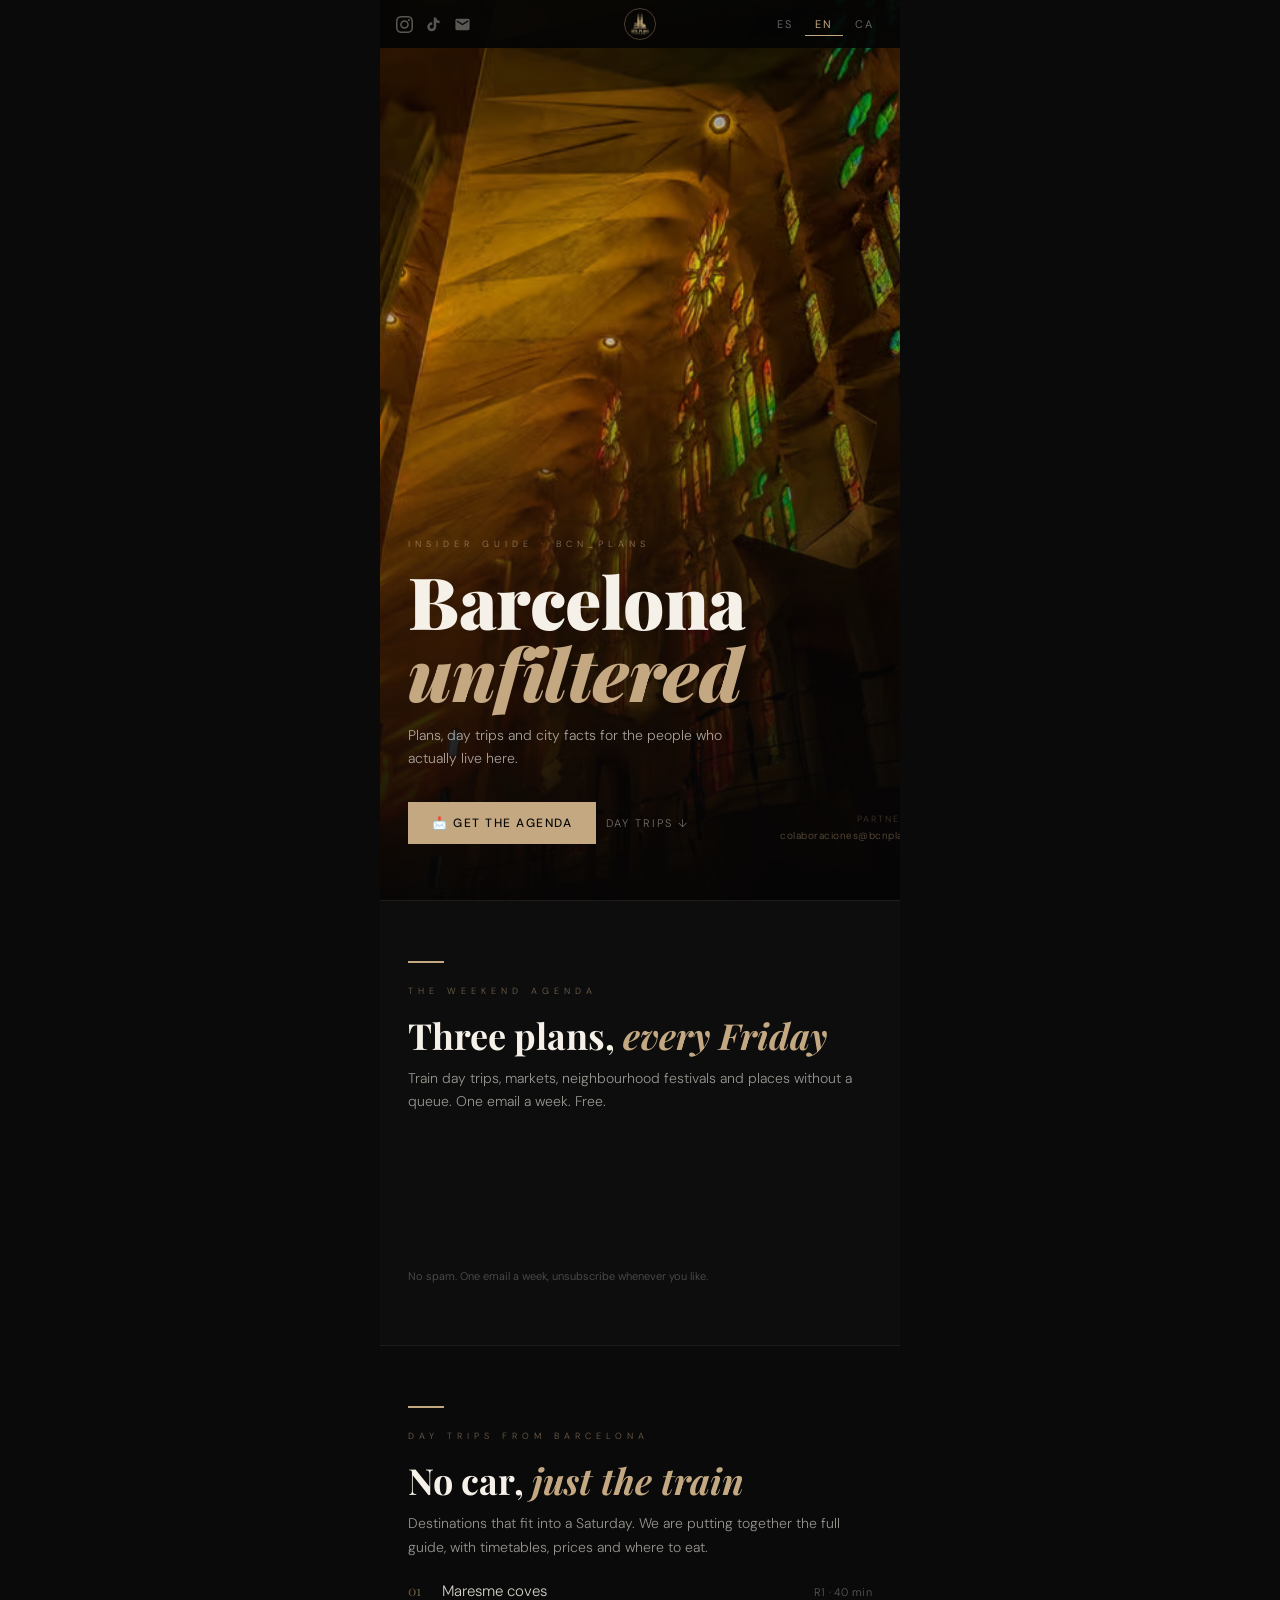
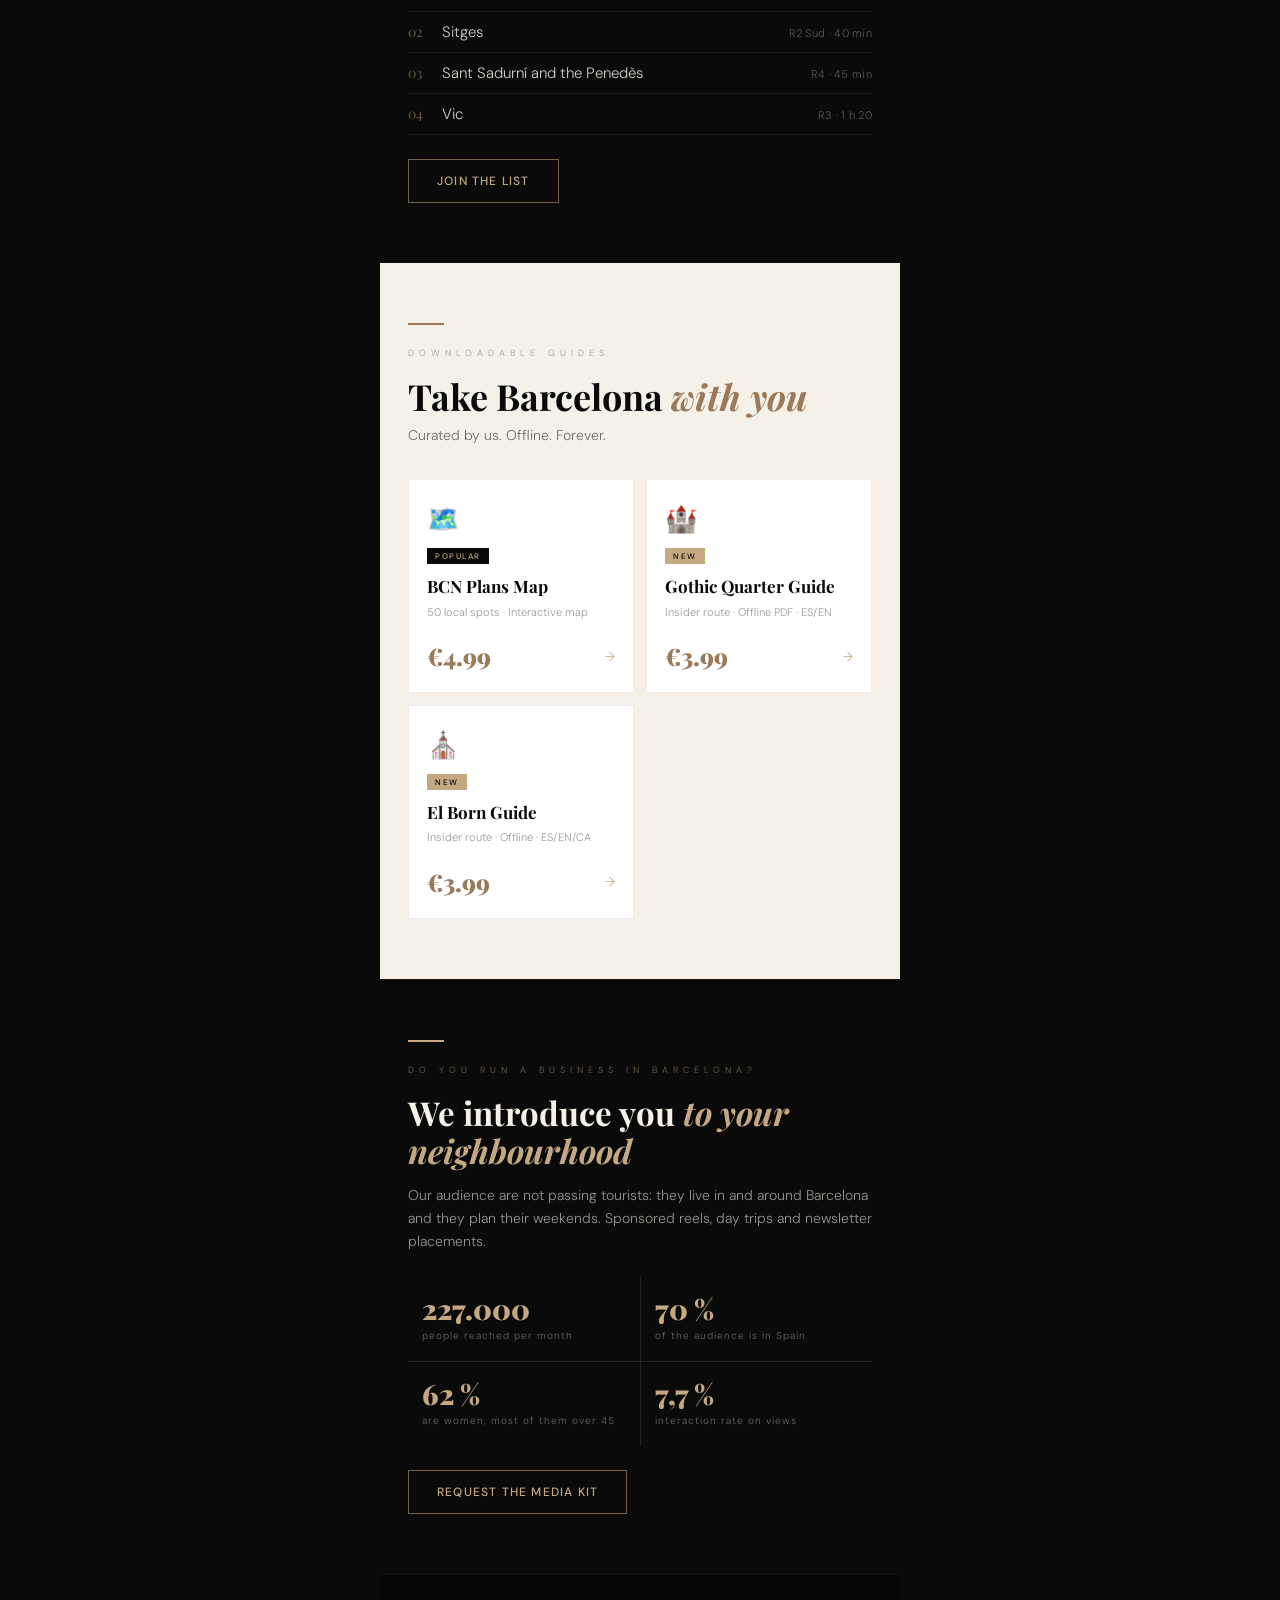
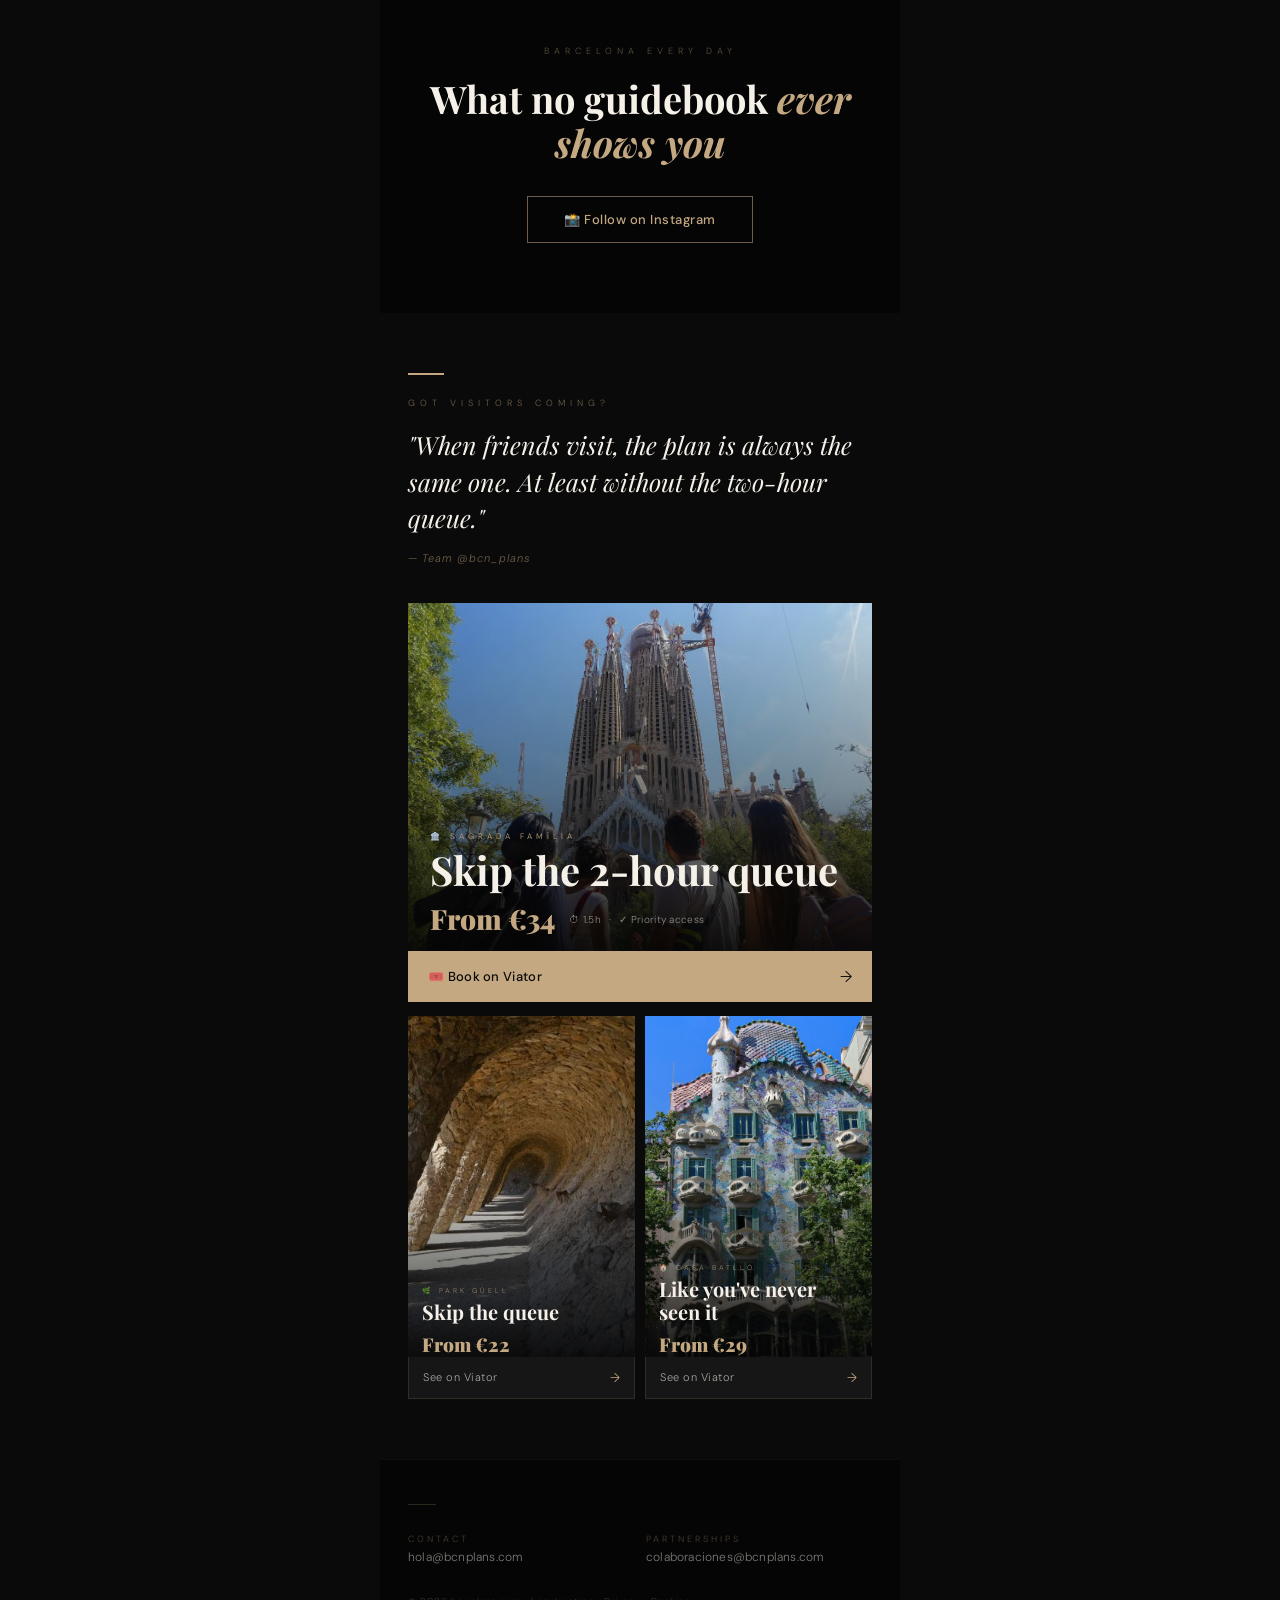
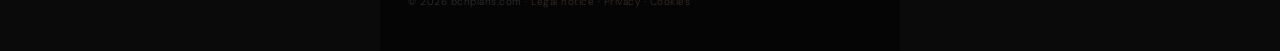
==== commit 8f34e1f7: "Agenda: tres planes en vez de cinco" ====
--- a/index.html
+++ b/index.html
@@ -491,7 +491,7 @@
     heroScroll:    'Las escapadas ↓',
     collabLabel:   'Colaboraciones',
     agendaEyebrow: 'LA AGENDA DEL FINDE',
-    agendaTitle:   'Cinco planes, <em>cada viernes</em>',
+    agendaTitle:   'Tres planes, <em>cada viernes</em>',
     agendaBody:    'Escapadas en tren, mercados, fiestas de barrio y sitios donde todavía no hay cola. Un correo a la semana. Gratis.',
     agendaPlaceholder:'tu@correo.com',
     agendaBtn:     'Quiero la agenda',
@@ -563,7 +563,7 @@
     heroScroll:    'Day trips ↓',
     collabLabel:   'Partnerships',
     agendaEyebrow: 'THE WEEKEND AGENDA',
-    agendaTitle:   'Five plans, <em>every Friday</em>',
+    agendaTitle:   'Three plans, <em>every Friday</em>',
     agendaBody:    'Train day trips, markets, neighbourhood festivals and places without a queue. One email a week. Free.',
     agendaPlaceholder:'you@email.com',
     agendaBtn:     'Send me the agenda',
@@ -635,7 +635,7 @@
     heroScroll:    'Les escapades ↓',
     collabLabel:   'Col·laboracions',
     agendaEyebrow: 'L\'AGENDA DEL CAP DE SETMANA',
-    agendaTitle:   'Cinc plans, <em>cada divendres</em>',
+    agendaTitle:   'Tres plans, <em>cada divendres</em>',
     agendaBody:    'Escapades en tren, mercats, festes de barri i llocs on encara no hi ha cua. Un correu a la setmana. Gratis.',
     agendaPlaceholder:'el.teu@correu.com',
     agendaBtn:     'Vull l\'agenda',
